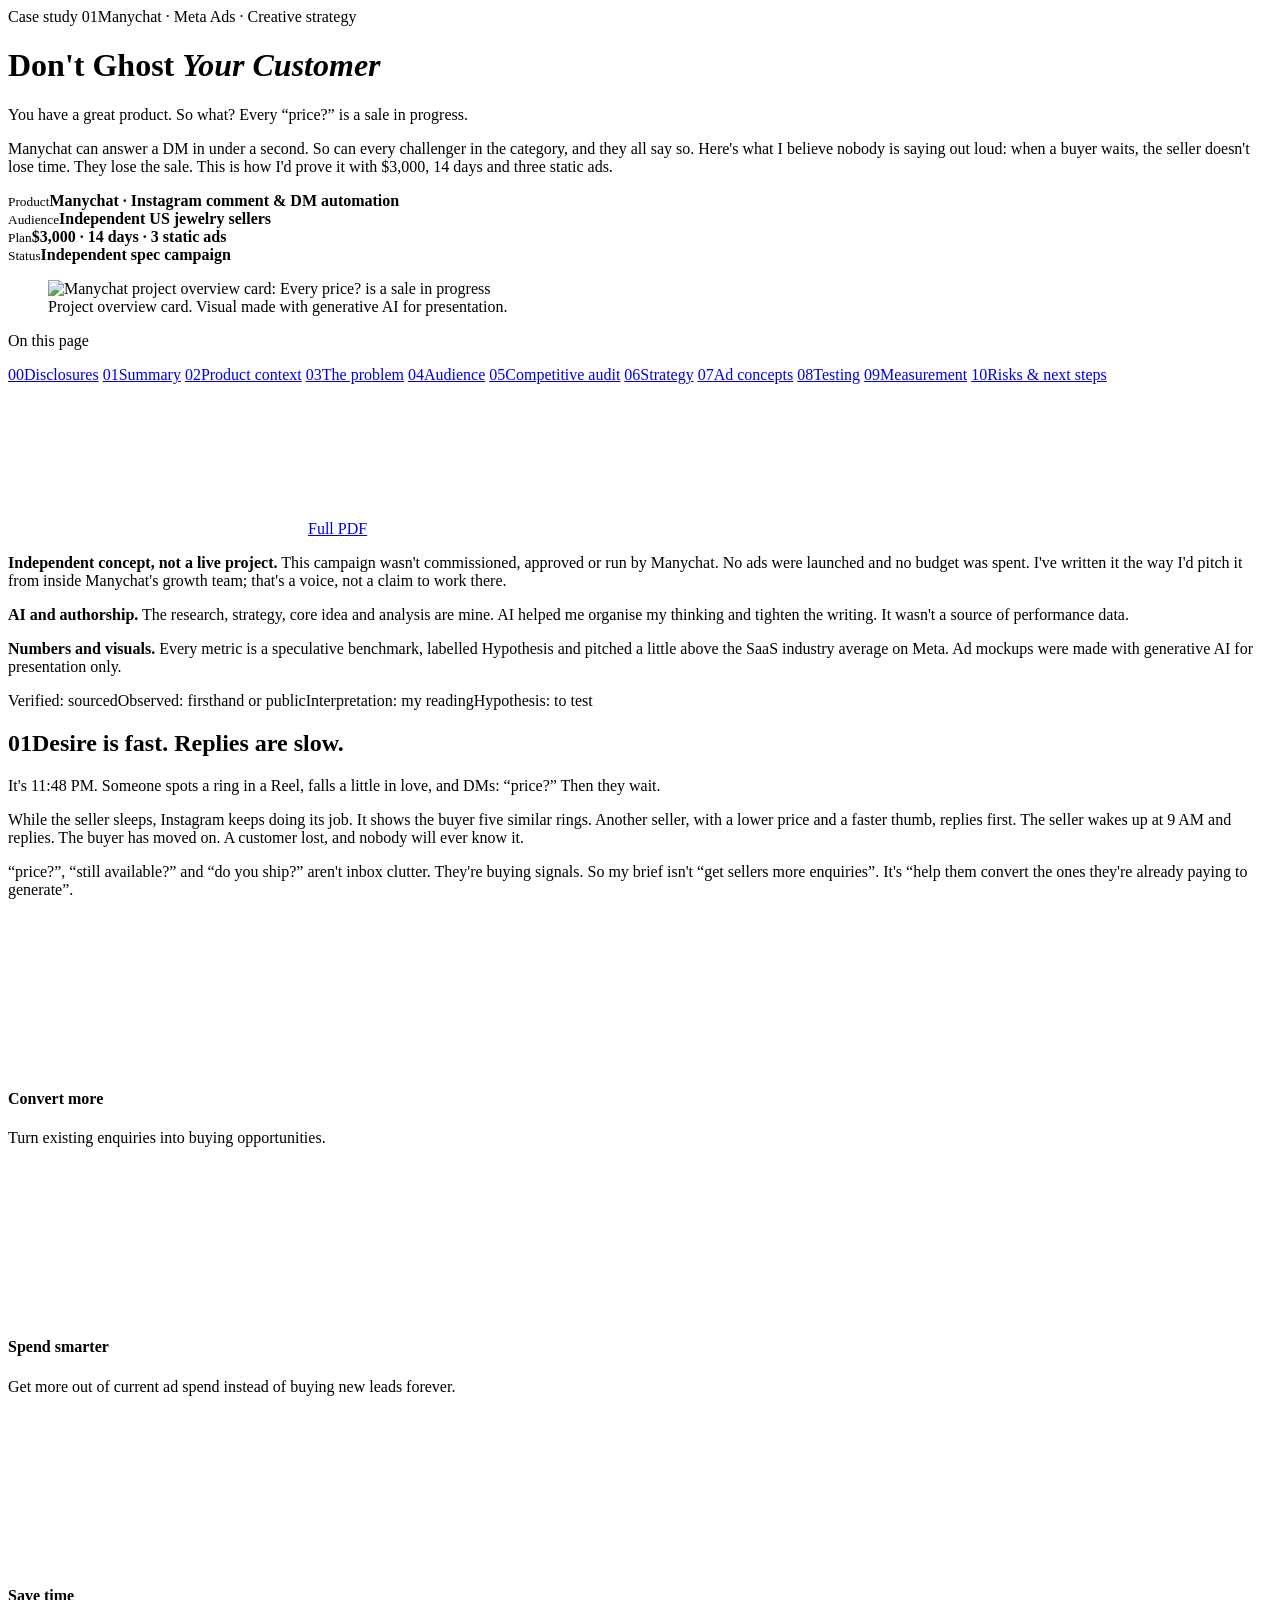
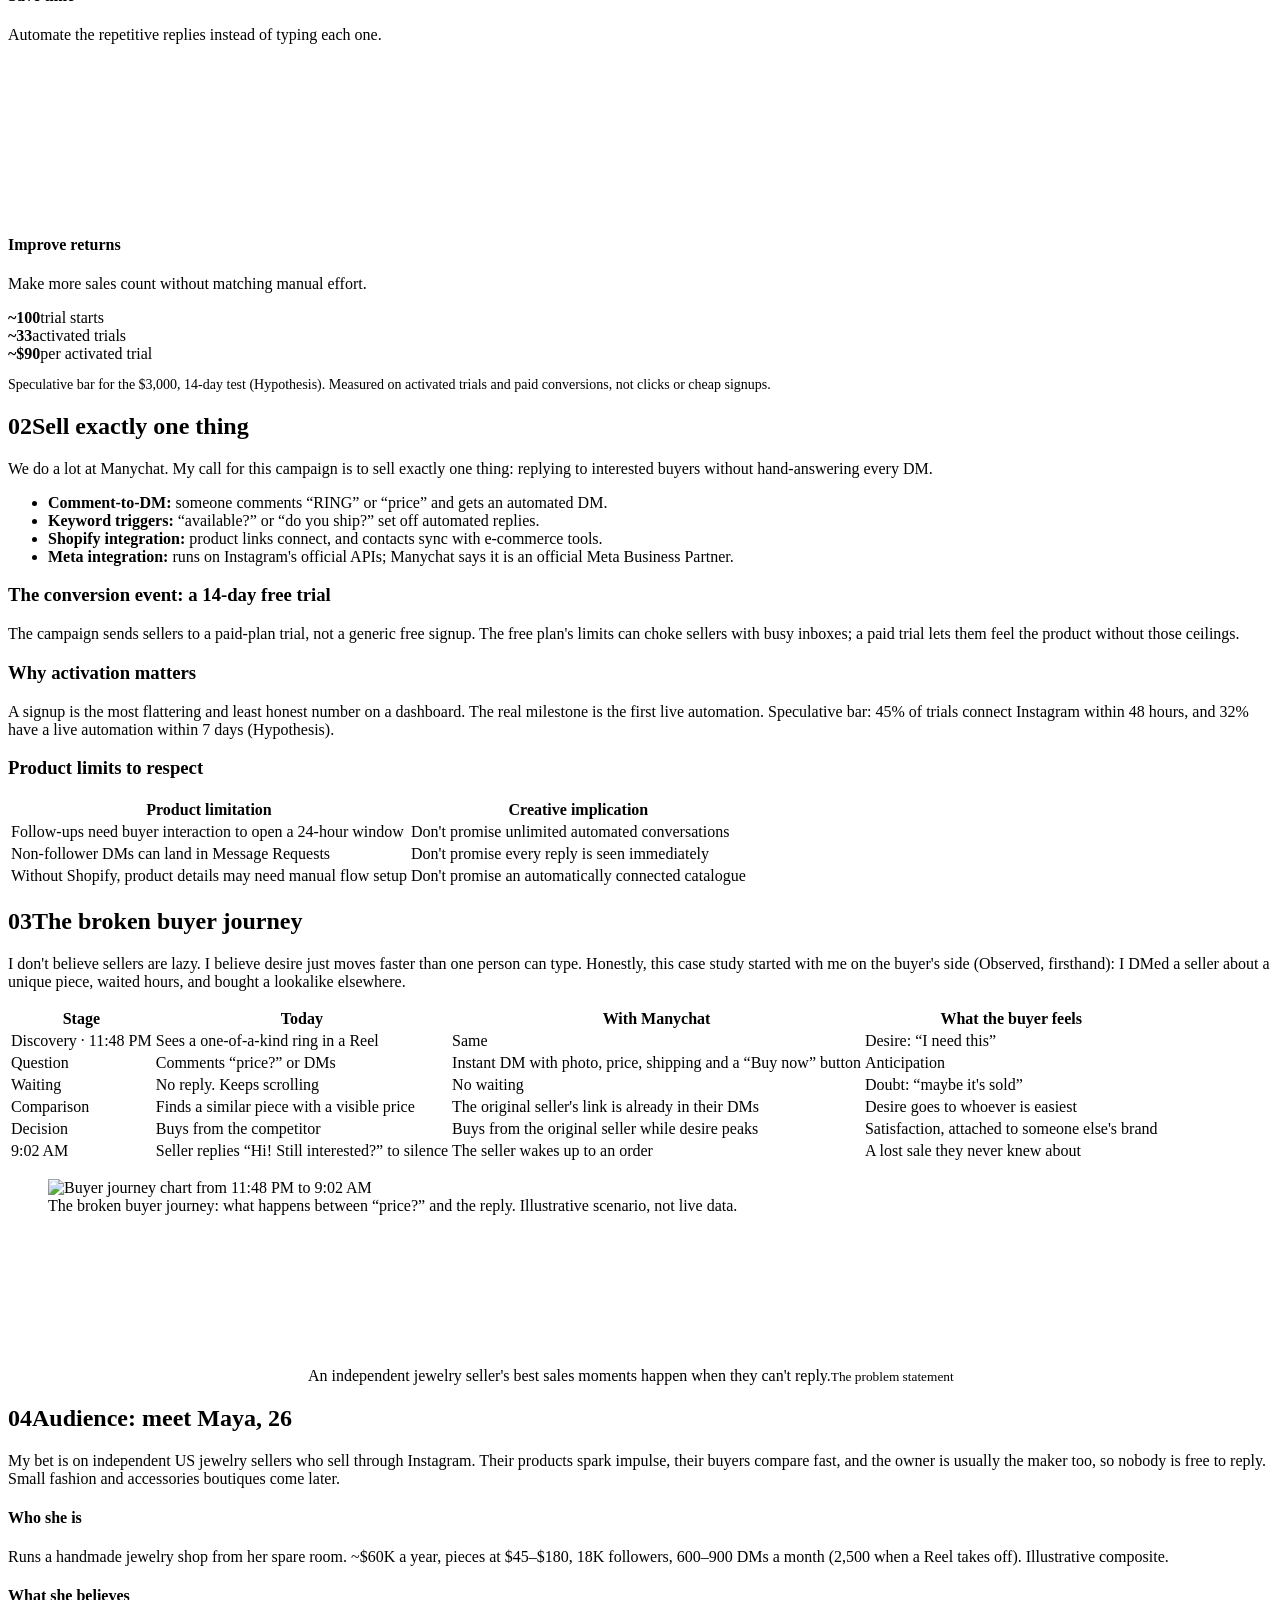
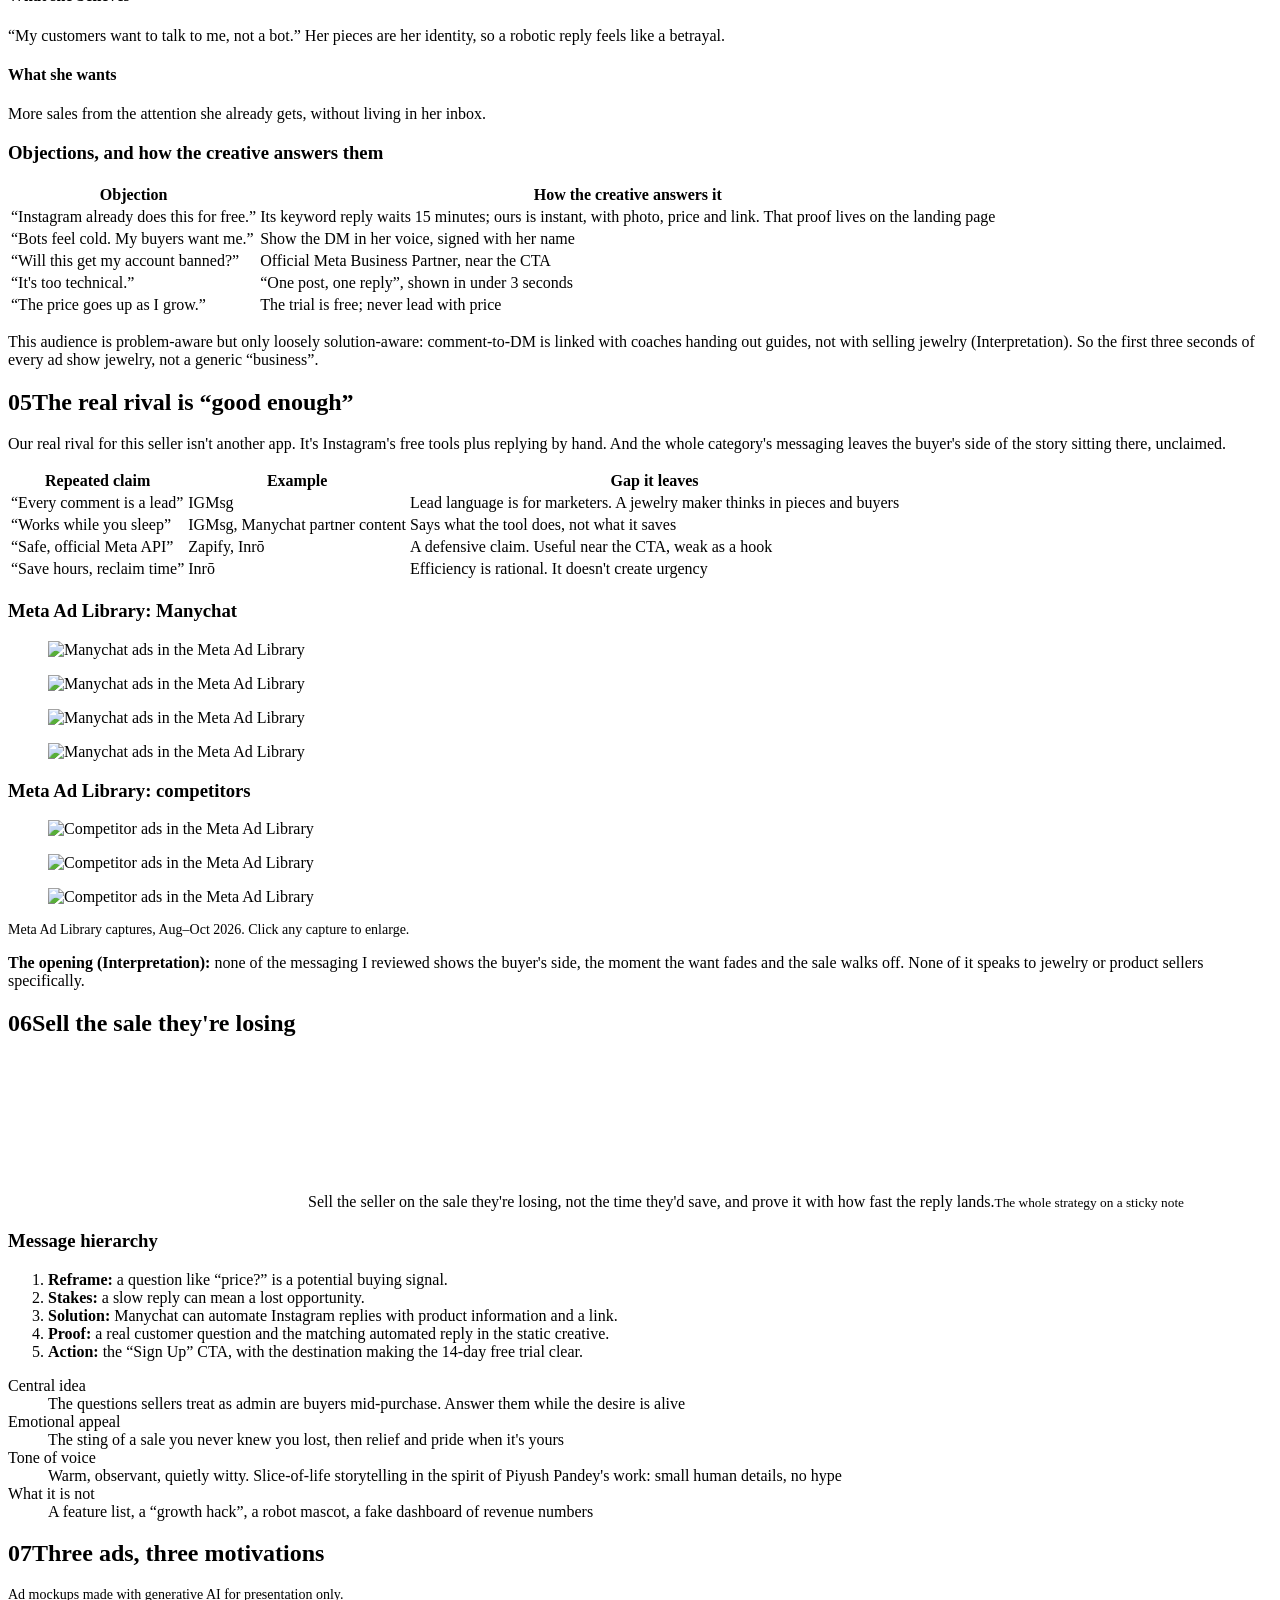
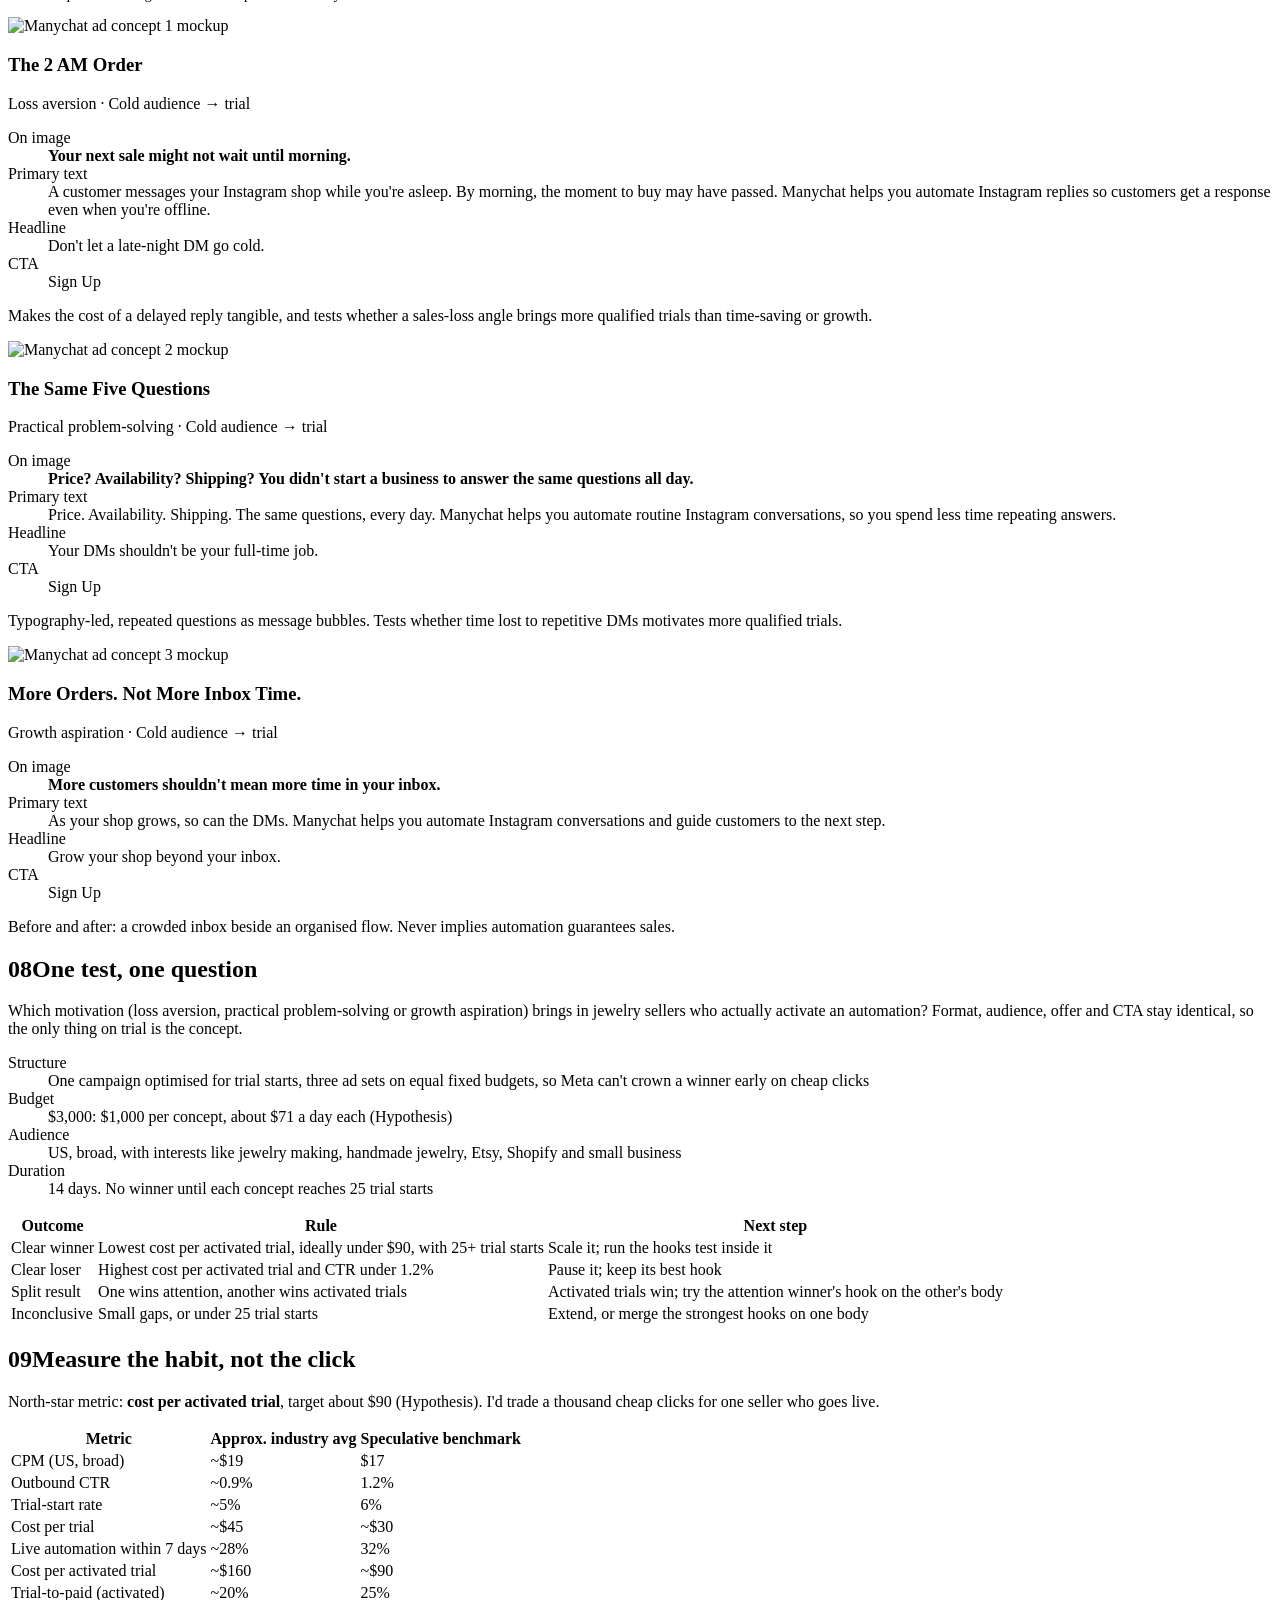
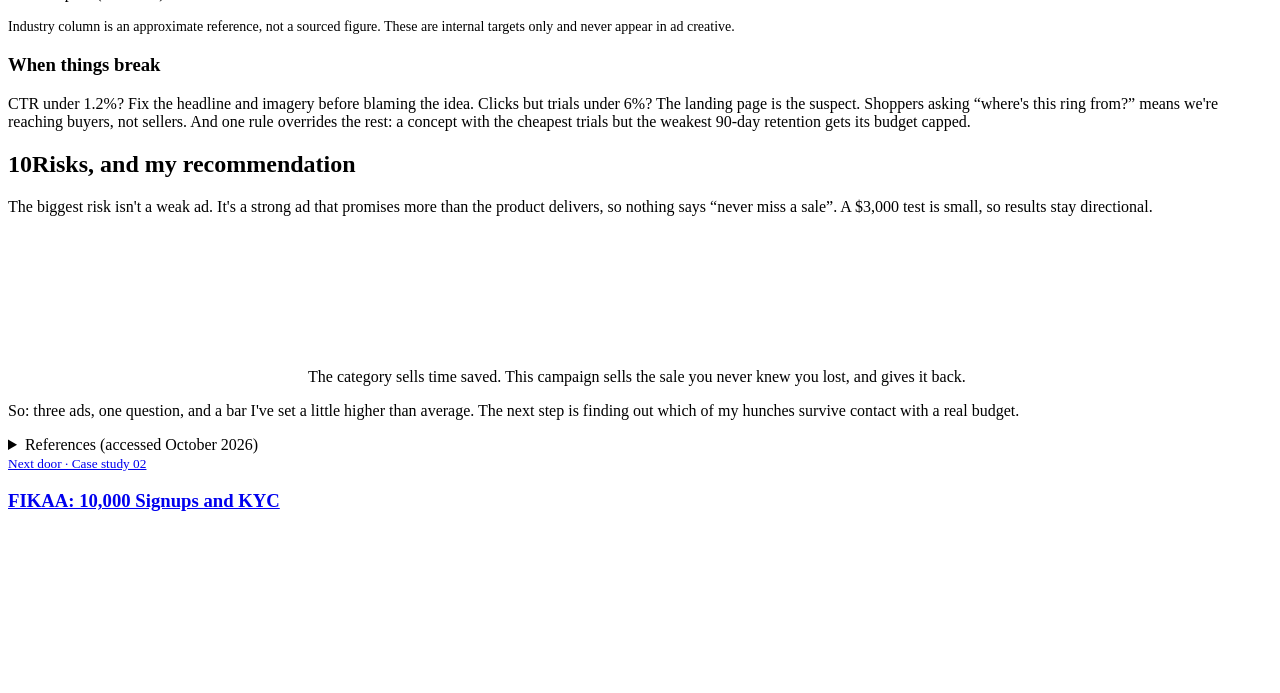
==== case-study-1.html @ 6c2c7619 "Add files via upload" ====
<!doctype html>
<html lang="en">
<head>
<meta charset="utf-8">
<meta name="viewport" content="width=device-width, initial-scale=1">
<title>Don't Ghost Your Customer · Manychat case study · Richa Vyas</title>
<meta name="description" content="A Meta Ads creative strategy for Manychat: every “price?” is a sale in progress.">
<link rel="preconnect" href="https://fonts.googleapis.com"><link rel="preconnect" href="https://fonts.gstatic.com" crossorigin>
<link href="https://fonts.googleapis.com/css2?family=Instrument+Serif:ital@0;1&family=DM+Sans:opsz,wght@9..40,400;9..40,500;9..40,600&family=DM+Mono:wght@400;500&family=Caveat:wght@500;700&display=swap" rel="stylesheet">
<script>try{const t=localStorage.getItem("theme");if(t)document.documentElement.dataset.theme=t}catch(e){}</script>
<link rel="stylesheet" href="assets/site.css"><link rel="stylesheet" href="assets/cs.css">
<style>body{--accent:var(--sage);--accent-soft:var(--sage-soft)}</style>
</head>
<body data-page="cs1">
<script src="assets/doodles.js"></script>
<main>
<header class="cs-hero wrap">
  <div class="tagline"><span>Case study 01</span><i></i><span>Manychat · Meta Ads · Creative strategy</span></div>
  <h1>Don't Ghost <em>Your Customer</em></h1>
  <p class="dek">You have a great product. So what? Every “price?” is a sale in progress.</p>
  <p class="lede">Manychat can answer a DM in under a second. So can every challenger in the category, and they all say so. Here's what I believe nobody is saying out loud: when a buyer waits, the seller doesn't lose time. They lose the sale. This is how I'd prove it with $3,000, 14 days and three static ads.</p>
  <div class="meta">
    <div><small>Product</small><b>Manychat · Instagram comment &amp; DM automation</b></div>
    <div><small>Audience</small><b>Independent US jewelry sellers</b></div>
    <div><small>Plan</small><b>$3,000 · 14 days · 3 static ads</b></div>
    <div><small>Status</small><b>Independent spec campaign</b></div>
  </div>
  <figure class="shot cs-cover">
    <div class="shot__img" data-slot="mc-cover"><img src="assets/img/mc-cover.webp" alt="Manychat project overview card: Every price? is a sale in progress"></div>
    <figcaption>Project overview card. Visual made with generative AI for presentation.</figcaption>
  </figure>
</header>

<div class="wrap cs-body">
  <aside class="toc">
    <p>On this page</p>
    <a href="#disclosures"><span>00</span>Disclosures</a>
    <a href="#summary"><span>01</span>Summary</a>
    <a href="#context"><span>02</span>Product context</a>
    <a href="#problem"><span>03</span>The problem</a>
    <a href="#audience"><span>04</span>Audience</a>
    <a href="#audit"><span>05</span>Competitive audit</a>
    <a href="#strategy"><span>06</span>Strategy</a>
    <a href="#ads"><span>07</span>Ad concepts</a>
    <a href="#testing"><span>08</span>Testing</a>
    <a href="#measure"><span>09</span>Measurement</a>
    <a href="#risks"><span>10</span>Risks &amp; next steps</a>
    <a class="dl" href="assets/docs/manychat-dont-ghost-your-customer.pdf" target="_blank"><svg class="ic"><use href="#i-arrow-down"/></svg>Full PDF</a>
  </aside>

  <article>
    <section id="disclosures">
      <div class="callout">
        <p><b>Independent concept, not a live project.</b> This campaign wasn't commissioned, approved or run by Manychat. No ads were launched and no budget was spent. I've written it the way I'd pitch it from inside Manychat's growth team; that's a voice, not a claim to work there.</p>
        <p><b>AI and authorship.</b> The research, strategy, core idea and analysis are mine. AI helped me organise my thinking and tighten the writing. It wasn't a source of performance data.</p>
        <p><b>Numbers and visuals.</b> Every metric is a speculative benchmark, labelled Hypothesis and pitched a little above the SaaS industry average on Meta. Ad mockups were made with generative AI for presentation only.</p>
        <div class="labels"><span class="lab v">Verified: sourced</span><span class="lab o">Observed: firsthand or public</span><span class="lab i">Interpretation: my reading</span><span class="lab h">Hypothesis: to test</span></div>
      </div>
    </section>

    <section id="summary">
      <h2><span class="n">01</span>Desire is fast. Replies are slow.</h2>
      <p class="big">It's 11:48 PM. Someone spots a ring in a Reel, falls a little in love, and DMs: “price?” Then they wait.</p>
      <p>While the seller sleeps, Instagram keeps doing its job. It shows the buyer five similar rings. Another seller, with a lower price and a faster thumb, replies first. The seller wakes up at 9 AM and replies. The buyer has moved on. A customer lost, and nobody will ever know it.</p>
      <p>“price?”, “still available?” and “do you ship?” aren't inbox clutter. They're buying signals. So my brief isn't “get sellers more enquiries”. It's “help them convert the ones they're already paying to generate”.</p>
      <div class="cols">
        <div class="card"><svg class="ic"><use href="#i-trend-up"/></svg><h4>Convert more</h4><p>Turn existing enquiries into buying opportunities.</p></div>
        <div class="card"><svg class="ic"><use href="#i-coin"/></svg><h4>Spend smarter</h4><p>Get more out of current ad spend instead of buying new leads forever.</p></div>
        <div class="card"><svg class="ic"><use href="#i-clock"/></svg><h4>Save time</h4><p>Automate the repetitive replies instead of typing each one.</p></div>
        <div class="card"><svg class="ic"><use href="#i-trophy"/></svg><h4>Improve returns</h4><p>Make more sales count without matching manual effort.</p></div>
      </div>
      <div class="stats">
        <div class="stat"><b>~100</b><span>trial starts</span></div>
        <div class="stat"><b>~33</b><span>activated trials</span></div>
        <div class="stat"><b>~$90</b><span>per activated trial</span></div>
      </div>
      <p style="font-size:14px;color:var(--muted)">Speculative bar for the $3,000, 14-day test (Hypothesis). Measured on activated trials and paid conversions, not clicks or cheap signups.</p>
    </section>

    <section id="context">
      <h2><span class="n">02</span>Sell exactly one thing</h2>
      <p>We do a lot at Manychat. My call for this campaign is to sell exactly one thing: replying to interested buyers without hand-answering every DM.</p>
      <ul class="list">
        <li><b>Comment-to-DM:</b> someone comments “RING” or “price” and gets an automated DM.</li>
        <li><b>Keyword triggers:</b> “available?” or “do you ship?” set off automated replies.</li>
        <li><b>Shopify integration:</b> product links connect, and contacts sync with e-commerce tools.</li>
        <li><b>Meta integration:</b> runs on Instagram's official APIs; Manychat says it is an official Meta Business Partner.</li>
      </ul>
      <h3>The conversion event: a 14-day free trial</h3>
      <p>The campaign sends sellers to a paid-plan trial, not a generic free signup. The free plan's limits can choke sellers with busy inboxes; a paid trial lets them feel the product without those ceilings.</p>
      <h3>Why activation matters</h3>
      <p>A signup is the most flattering and least honest number on a dashboard. The real milestone is the first live automation. Speculative bar: 45% of trials connect Instagram within 48 hours, and 32% have a live automation within 7 days (Hypothesis).</p>
      <h3>Product limits to respect</h3>
      <div class="tw"><table class="t"><thead><tr><th>Product limitation</th><th>Creative implication</th></tr></thead><tbody>
        <tr><td>Follow-ups need buyer interaction to open a 24-hour window</td><td>Don't promise unlimited automated conversations</td></tr>
        <tr><td>Non-follower DMs can land in Message Requests</td><td>Don't promise every reply is seen immediately</td></tr>
        <tr><td>Without Shopify, product details may need manual flow setup</td><td>Don't promise an automatically connected catalogue</td></tr>
      </tbody></table></div>
    </section>

    <section id="problem">
      <h2><span class="n">03</span>The broken buyer journey</h2>
      <p>I don't believe sellers are lazy. I believe desire just moves faster than one person can type. Honestly, this case study started with me on the buyer's side (Observed, firsthand): I DMed a seller about a unique piece, waited hours, and bought a lookalike elsewhere.</p>
      <div class="tw"><table class="t"><thead><tr><th>Stage</th><th>Today</th><th>With Manychat</th><th>What the buyer feels</th></tr></thead><tbody>
        <tr><td>Discovery · 11:48 PM</td><td>Sees a one-of-a-kind ring in a Reel</td><td>Same</td><td>Desire: “I need this”</td></tr>
        <tr><td>Question</td><td>Comments “price?” or DMs</td><td>Instant DM with photo, price, shipping and a “Buy now” button</td><td>Anticipation</td></tr>
        <tr><td>Waiting</td><td>No reply. Keeps scrolling</td><td>No waiting</td><td>Doubt: “maybe it's sold”</td></tr>
        <tr><td>Comparison</td><td>Finds a similar piece with a visible price</td><td>The original seller's link is already in their DMs</td><td>Desire goes to whoever is easiest</td></tr>
        <tr><td>Decision</td><td>Buys from the competitor</td><td>Buys from the original seller while desire peaks</td><td>Satisfaction, attached to someone else's brand</td></tr>
        <tr><td>9:02 AM</td><td>Seller replies “Hi! Still interested?” to silence</td><td>The seller wakes up to an order</td><td>A lost sale they never knew about</td></tr>
      </tbody></table></div>
      <figure class="shot"><div class="shot__img" data-slot="mc-journey"><img src="assets/img/mc-journey.webp" alt="Buyer journey chart from 11:48 PM to 9:02 AM" loading="lazy"></div><figcaption>The broken buyer journey: what happens between “price?” and the reply. Illustrative scenario, not live data.</figcaption></figure>
      <div class="pull"><svg class="ic"><use href="#i-clock"/></svg>An independent jewelry seller's best sales moments happen when they can't reply.<small>The problem statement</small></div>
    </section>

    <section id="audience">
      <h2><span class="n">04</span>Audience: meet Maya, 26</h2>
      <p>My bet is on independent US jewelry sellers who sell through Instagram. Their products spark impulse, their buyers compare fast, and the owner is usually the maker too, so nobody is free to reply. Small fashion and accessories boutiques come later.</p>
      <div class="cols">
        <div class="card"><h4>Who she is</h4><p>Runs a handmade jewelry shop from her spare room. ~$60K a year, pieces at $45–$180, 18K followers, 600–900 DMs a month (2,500 when a Reel takes off). Illustrative composite.</p></div>
        <div class="card"><h4>What she believes</h4><p>“My customers want to talk to me, not a bot.” Her pieces are her identity, so a robotic reply feels like a betrayal.</p></div>
        <div class="card"><h4>What she wants</h4><p>More sales from the attention she already gets, without living in her inbox.</p></div>
      </div>
      <h3>Objections, and how the creative answers them</h3>
      <div class="tw"><table class="t"><thead><tr><th>Objection</th><th>How the creative answers it</th></tr></thead><tbody>
        <tr><td>“Instagram already does this for free.”</td><td>Its keyword reply waits 15 minutes; ours is instant, with photo, price and link. That proof lives on the landing page</td></tr>
        <tr><td>“Bots feel cold. My buyers want me.”</td><td>Show the DM in her voice, signed with her name</td></tr>
        <tr><td>“Will this get my account banned?”</td><td>Official Meta Business Partner, near the CTA</td></tr>
        <tr><td>“It's too technical.”</td><td>“One post, one reply”, shown in under 3 seconds</td></tr>
        <tr><td>“The price goes up as I grow.”</td><td>The trial is free; never lead with price</td></tr>
      </tbody></table></div>
      <p>This audience is problem-aware but only loosely solution-aware: comment-to-DM is linked with coaches handing out guides, not with selling jewelry (Interpretation). So the first three seconds of every ad show jewelry, not a generic “business”.</p>
    </section>

    <section id="audit">
      <h2><span class="n">05</span>The real rival is “good enough”</h2>
      <p>Our real rival for this seller isn't another app. It's Instagram's free tools plus replying by hand. And the whole category's messaging leaves the buyer's side of the story sitting there, unclaimed.</p>
      <div class="tw"><table class="t"><thead><tr><th>Repeated claim</th><th>Example</th><th>Gap it leaves</th></tr></thead><tbody>
        <tr><td>“Every comment is a lead”</td><td>IGMsg</td><td>Lead language is for marketers. A jewelry maker thinks in pieces and buyers</td></tr>
        <tr><td>“Works while you sleep”</td><td>IGMsg, Manychat partner content</td><td>Says what the tool does, not what it saves</td></tr>
        <tr><td>“Safe, official Meta API”</td><td>Zapify, Inrō</td><td>A defensive claim. Useful near the CTA, weak as a hook</td></tr>
        <tr><td>“Save hours, reclaim time”</td><td>Inrō</td><td>Efficiency is rational. It doesn't create urgency</td></tr>
      </tbody></table></div>
      <h3>Meta Ad Library: Manychat</h3>
      <div class="shots" data-add="mc-lib"><figure class="shot"><div class="shot__img" data-slot="mc-lib-1"><img src="assets/img/mc-lib-1.webp" alt="Manychat ads in the Meta Ad Library" loading="lazy"></div></figure><figure class="shot"><div class="shot__img" data-slot="mc-lib-2"><img src="assets/img/mc-lib-2.webp" alt="Manychat ads in the Meta Ad Library" loading="lazy"></div></figure><figure class="shot"><div class="shot__img" data-slot="mc-lib-3"><img src="assets/img/mc-lib-3.webp" alt="Manychat ads in the Meta Ad Library" loading="lazy"></div></figure><figure class="shot"><div class="shot__img" data-slot="mc-lib-4"><img src="assets/img/mc-lib-4.webp" alt="Manychat ads in the Meta Ad Library" loading="lazy"></div></figure></div>
      <h3>Meta Ad Library: competitors</h3>
      <div class="shots" data-add="mc-comp"><figure class="shot"><div class="shot__img" data-slot="mc-comp-1"><img src="assets/img/mc-comp-1.webp" alt="Competitor ads in the Meta Ad Library" loading="lazy"></div></figure><figure class="shot"><div class="shot__img" data-slot="mc-comp-2"><img src="assets/img/mc-comp-2.webp" alt="Competitor ads in the Meta Ad Library" loading="lazy"></div></figure><figure class="shot"><div class="shot__img" data-slot="mc-comp-3"><img src="assets/img/mc-comp-3.webp" alt="Competitor ads in the Meta Ad Library" loading="lazy"></div></figure></div>
      <p style="font-size:14px;color:var(--muted)">Meta Ad Library captures, Aug–Oct 2026. Click any capture to enlarge.</p>
      <p><b>The opening (Interpretation):</b> none of the messaging I reviewed shows the buyer's side, the moment the want fades and the sale walks off. None of it speaks to jewelry or product sellers specifically.</p>
    </section>

    <section id="strategy">
      <h2><span class="n">06</span>Sell the sale they're losing</h2>
      <div class="pull"><svg class="ic"><use href="#i-note"/></svg>Sell the seller on the sale they're losing, not the time they'd save, and prove it with how fast the reply lands.<small>The whole strategy on a sticky note</small></div>
      <h3>Message hierarchy</h3>
      <ol class="list">
        <li><b>Reframe:</b> a question like “price?” is a potential buying signal.</li>
        <li><b>Stakes:</b> a slow reply can mean a lost opportunity.</li>
        <li><b>Solution:</b> Manychat can automate Instagram replies with product information and a link.</li>
        <li><b>Proof:</b> a real customer question and the matching automated reply in the static creative.</li>
        <li><b>Action:</b> the “Sign Up” CTA, with the destination making the 14-day free trial clear.</li>
      </ol>
      <dl class="kv">
        <dt>Central idea</dt><dd>The questions sellers treat as admin are buyers mid-purchase. Answer them while the desire is alive</dd>
        <dt>Emotional appeal</dt><dd>The sting of a sale you never knew you lost, then relief and pride when it's yours</dd>
        <dt>Tone of voice</dt><dd>Warm, observant, quietly witty. Slice-of-life storytelling in the spirit of Piyush Pandey's work: small human details, no hype</dd>
        <dt>What it is not</dt><dd>A feature list, a “growth hack”, a robot mascot, a fake dashboard of revenue numbers</dd>
      </dl>
    </section>

    <section id="ads">
      <h2><span class="n">07</span>Three ads, three motivations</h2>
      <p style="font-size:14px;color:var(--muted)">Ad mockups made with generative AI for presentation only.</p>
      <div class="ads">
        <div class="ad"><div class="ph has-img" data-slot="mc-ad-1"><img src="assets/img/mc-ad-1.webp" alt="Manychat ad concept 1 mockup" loading="lazy"></div><div>
          <h3>The 2 AM Order</h3><p class="mot">Loss aversion · Cold audience → trial</p>
          <dl><dt>On image</dt><dd><b>Your next sale might not wait until morning.</b></dd><dt>Primary text</dt><dd>A customer messages your Instagram shop while you're asleep. By morning, the moment to buy may have passed. Manychat helps you automate Instagram replies so customers get a response even when you're offline.</dd><dt>Headline</dt><dd>Don't let a late-night DM go cold.</dd><dt>CTA</dt><dd>Sign Up</dd></dl>
          <p class="why">Makes the cost of a delayed reply tangible, and tests whether a sales-loss angle brings more qualified trials than time-saving or growth.</p></div></div>
        <div class="ad"><div class="ph has-img" data-slot="mc-ad-2"><img src="assets/img/mc-ad-2.webp" alt="Manychat ad concept 2 mockup" loading="lazy"></div><div>
          <h3>The Same Five Questions</h3><p class="mot">Practical problem-solving · Cold audience → trial</p>
          <dl><dt>On image</dt><dd><b>Price? Availability? Shipping? You didn't start a business to answer the same questions all day.</b></dd><dt>Primary text</dt><dd>Price. Availability. Shipping. The same questions, every day. Manychat helps you automate routine Instagram conversations, so you spend less time repeating answers.</dd><dt>Headline</dt><dd>Your DMs shouldn't be your full-time job.</dd><dt>CTA</dt><dd>Sign Up</dd></dl>
          <p class="why">Typography-led, repeated questions as message bubbles. Tests whether time lost to repetitive DMs motivates more qualified trials.</p></div></div>
        <div class="ad"><div class="ph has-img" data-slot="mc-ad-3"><img src="assets/img/mc-ad-3.webp" alt="Manychat ad concept 3 mockup" loading="lazy"></div><div>
          <h3>More Orders. Not More Inbox Time.</h3><p class="mot">Growth aspiration · Cold audience → trial</p>
          <dl><dt>On image</dt><dd><b>More customers shouldn't mean more time in your inbox.</b></dd><dt>Primary text</dt><dd>As your shop grows, so can the DMs. Manychat helps you automate Instagram conversations and guide customers to the next step.</dd><dt>Headline</dt><dd>Grow your shop beyond your inbox.</dd><dt>CTA</dt><dd>Sign Up</dd></dl>
          <p class="why">Before and after: a crowded inbox beside an organised flow. Never implies automation guarantees sales.</p></div></div>
      </div>
    </section>

    <section id="testing">
      <h2><span class="n">08</span>One test, one question</h2>
      <p>Which motivation (loss aversion, practical problem-solving or growth aspiration) brings in jewelry sellers who actually activate an automation? Format, audience, offer and CTA stay identical, so the only thing on trial is the concept.</p>
      <dl class="kv">
        <dt>Structure</dt><dd>One campaign optimised for trial starts, three ad sets on equal fixed budgets, so Meta can't crown a winner early on cheap clicks</dd>
        <dt>Budget</dt><dd>$3,000: $1,000 per concept, about $71 a day each (Hypothesis)</dd>
        <dt>Audience</dt><dd>US, broad, with interests like jewelry making, handmade jewelry, Etsy, Shopify and small business</dd>
        <dt>Duration</dt><dd>14 days. No winner until each concept reaches 25 trial starts</dd>
      </dl>
      <div class="tw"><table class="t"><thead><tr><th>Outcome</th><th>Rule</th><th>Next step</th></tr></thead><tbody>
        <tr><td>Clear winner</td><td>Lowest cost per activated trial, ideally under $90, with 25+ trial starts</td><td>Scale it; run the hooks test inside it</td></tr>
        <tr><td>Clear loser</td><td>Highest cost per activated trial and CTR under 1.2%</td><td>Pause it; keep its best hook</td></tr>
        <tr><td>Split result</td><td>One wins attention, another wins activated trials</td><td>Activated trials win; try the attention winner's hook on the other's body</td></tr>
        <tr><td>Inconclusive</td><td>Small gaps, or under 25 trial starts</td><td>Extend, or merge the strongest hooks on one body</td></tr>
      </tbody></table></div>
    </section>

    <section id="measure">
      <h2><span class="n">09</span>Measure the habit, not the click</h2>
      <p>North-star metric: <b>cost per activated trial</b>, target about $90 (Hypothesis). I'd trade a thousand cheap clicks for one seller who goes live.</p>
      <div class="tw"><table class="t"><thead><tr><th>Metric</th><th>Approx. industry avg</th><th>Speculative benchmark</th></tr></thead><tbody>
        <tr><td>CPM (US, broad)</td><td>~$19</td><td>$17</td></tr>
        <tr><td>Outbound CTR</td><td>~0.9%</td><td>1.2%</td></tr>
        <tr><td>Trial-start rate</td><td>~5%</td><td>6%</td></tr>
        <tr><td>Cost per trial</td><td>~$45</td><td>~$30</td></tr>
        <tr><td>Live automation within 7 days</td><td>~28%</td><td>32%</td></tr>
        <tr><td>Cost per activated trial</td><td>~$160</td><td>~$90</td></tr>
        <tr><td>Trial-to-paid (activated)</td><td>~20%</td><td>25%</td></tr>
      </tbody></table></div>
      <p style="font-size:14px;color:var(--muted)">Industry column is an approximate reference, not a sourced figure. These are internal targets only and never appear in ad creative.</p>
      <h3>When things break</h3>
      <p>CTR under 1.2%? Fix the headline and imagery before blaming the idea. Clicks but trials under 6%? The landing page is the suspect. Shoppers asking “where's this ring from?” means we're reaching buyers, not sellers. And one rule overrides the rest: a concept with the cheapest trials but the weakest 90-day retention gets its budget capped.</p>
    </section>

    <section id="risks">
      <h2><span class="n">10</span>Risks, and my recommendation</h2>
      <p>The biggest risk isn't a weak ad. It's a strong ad that promises more than the product delivers, so nothing says “never miss a sale”. A $3,000 test is small, so results stay directional.</p>
      <div class="pull"><svg class="ic"><use href="#i-target"/></svg>The category sells time saved. This campaign sells the sale you never knew you lost, and gives it back.</div>
      <p>So: three ads, one question, and a bar I've set a little higher than average. The next step is finding out which of my hunches survive contact with a real budget.</p>
      <details class="refs"><summary>References (accessed October 2026)</summary><ul>
        <li>Manychat Blog and Community: Instagram DM automation rules, 24-hour rule</li>
        <li>Kanal, ChatMaxima, InstantDM, Blabla: Instagram automation setup and native limits</li>
        <li>Competitors: IGMsg, Inrō, SnapDM, Zapify</li>
        <li>PriceScope forum; Sprout Social Index coverage; Retail Brew (May 2026); The Convert Way; Payhip</li>
        <li>Meta Ad Library: Manychat and competitor ads, Aug–Oct 2026</li>
      </ul></details>
    </section>

    <a class="next" href="case-study-2.html" style="--next:var(--rose-soft)"><div><small>Next door · Case study 02</small><h3>FIKAA: 10,000 Signups and KYC</h3></div><svg class="ic"><use href="#i-arrow-right"/></svg></a>
  </article>
</div>
</main>
<script src="assets/site.js"></script>
<script src="assets/edits/case-study-1.js"></script>
<script src="assets/editor.js"></script>
</body>
</html>
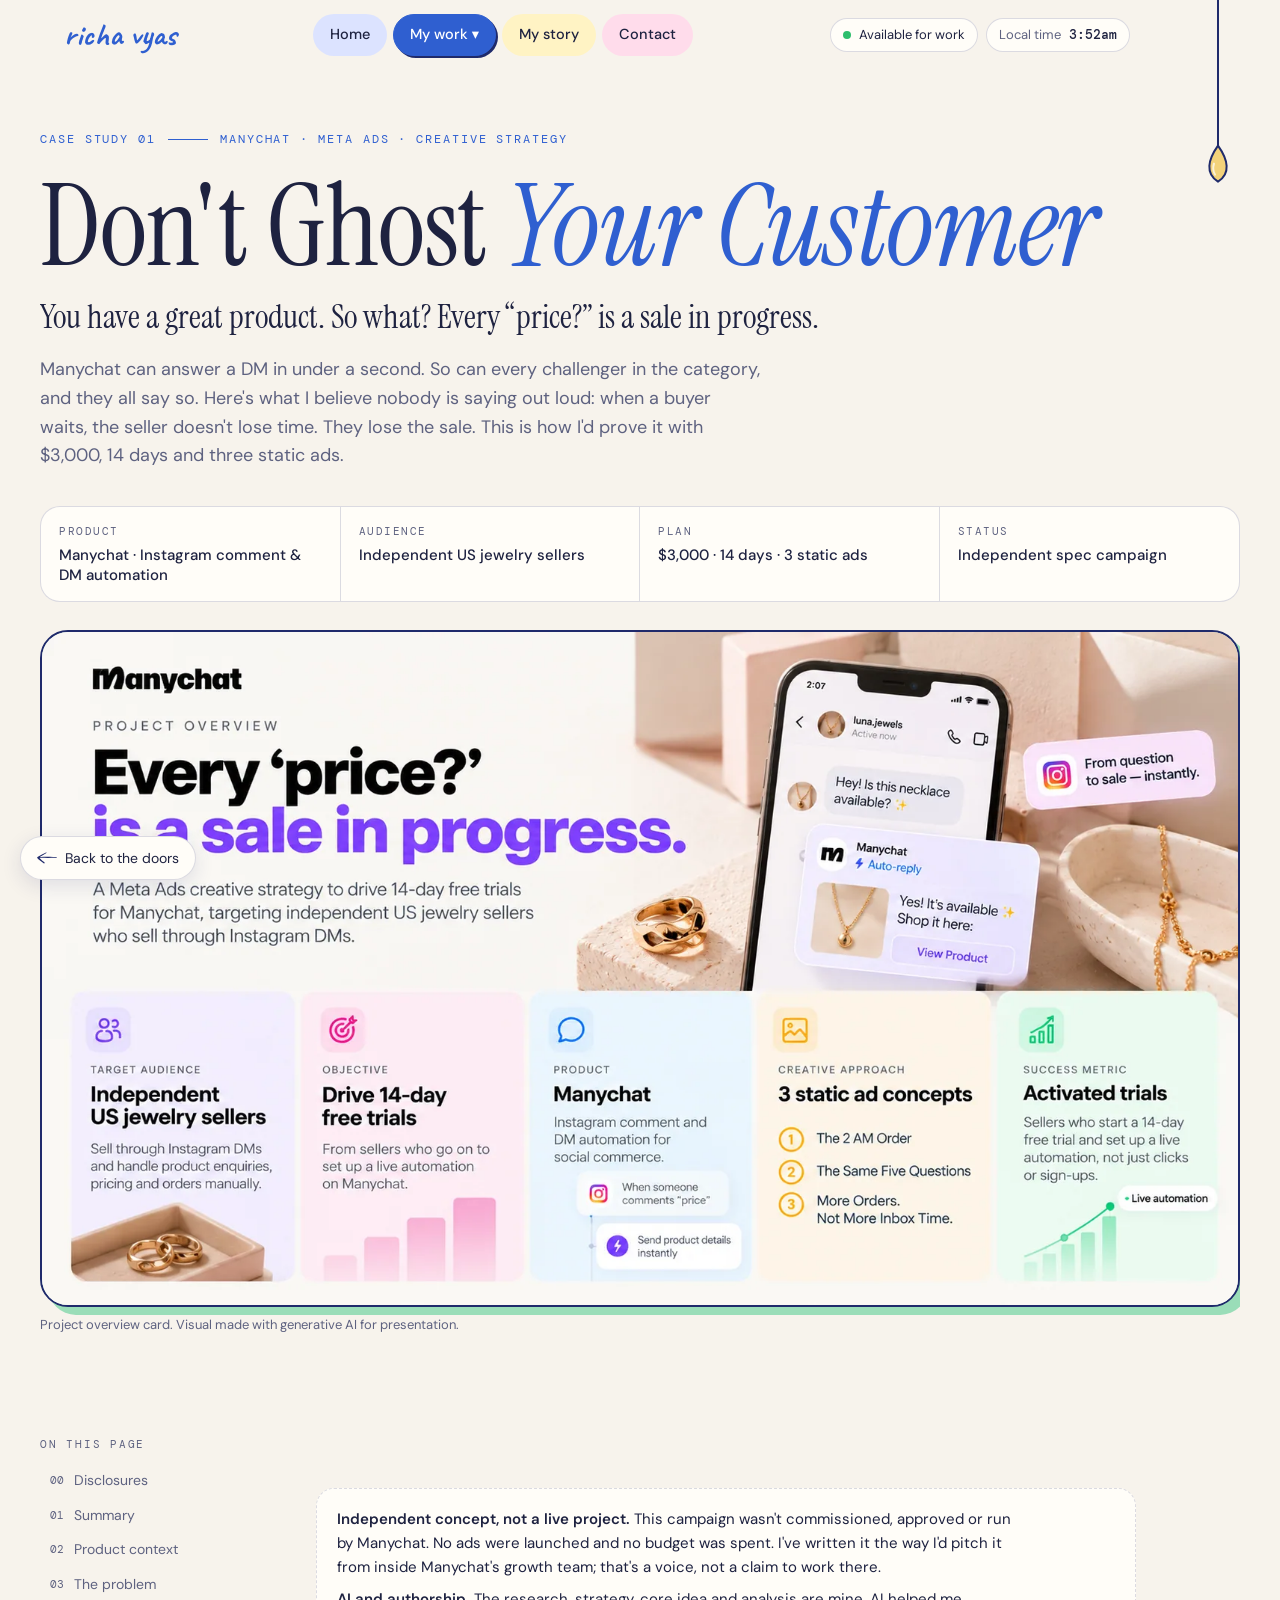
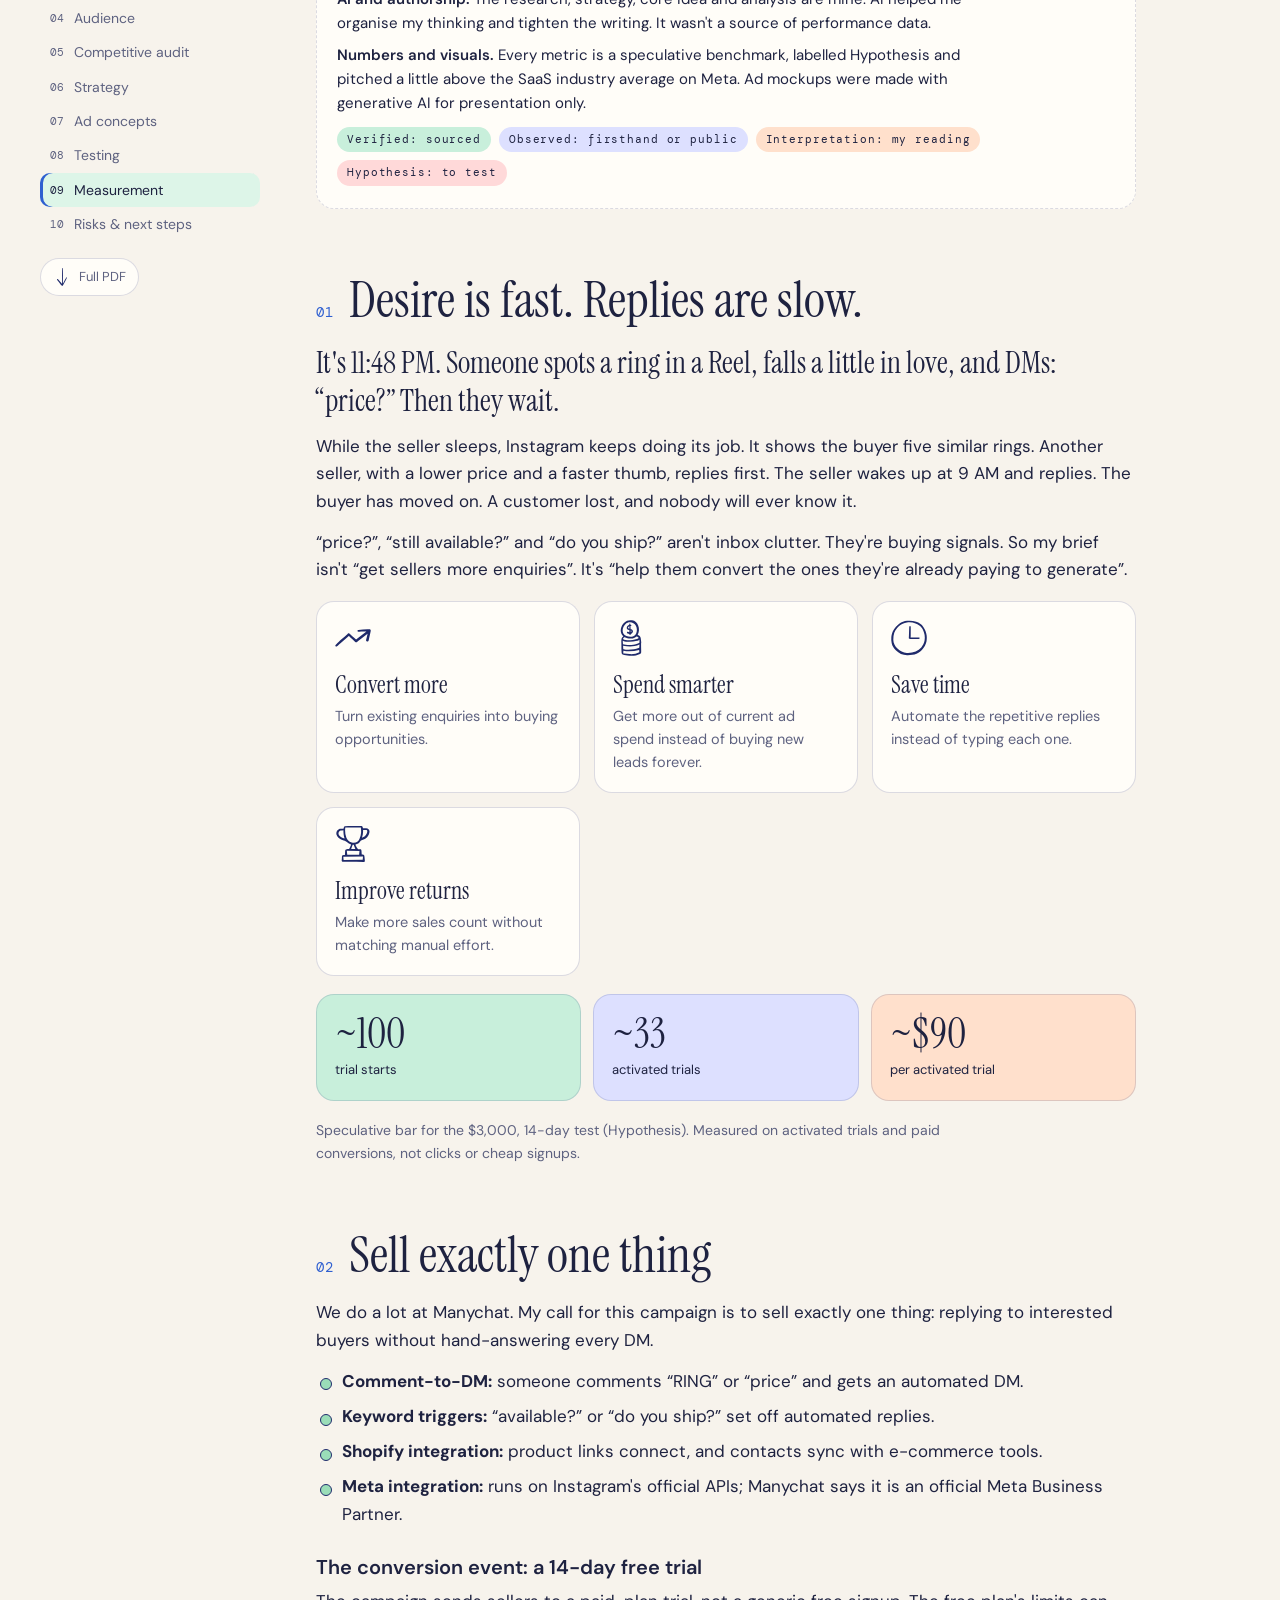
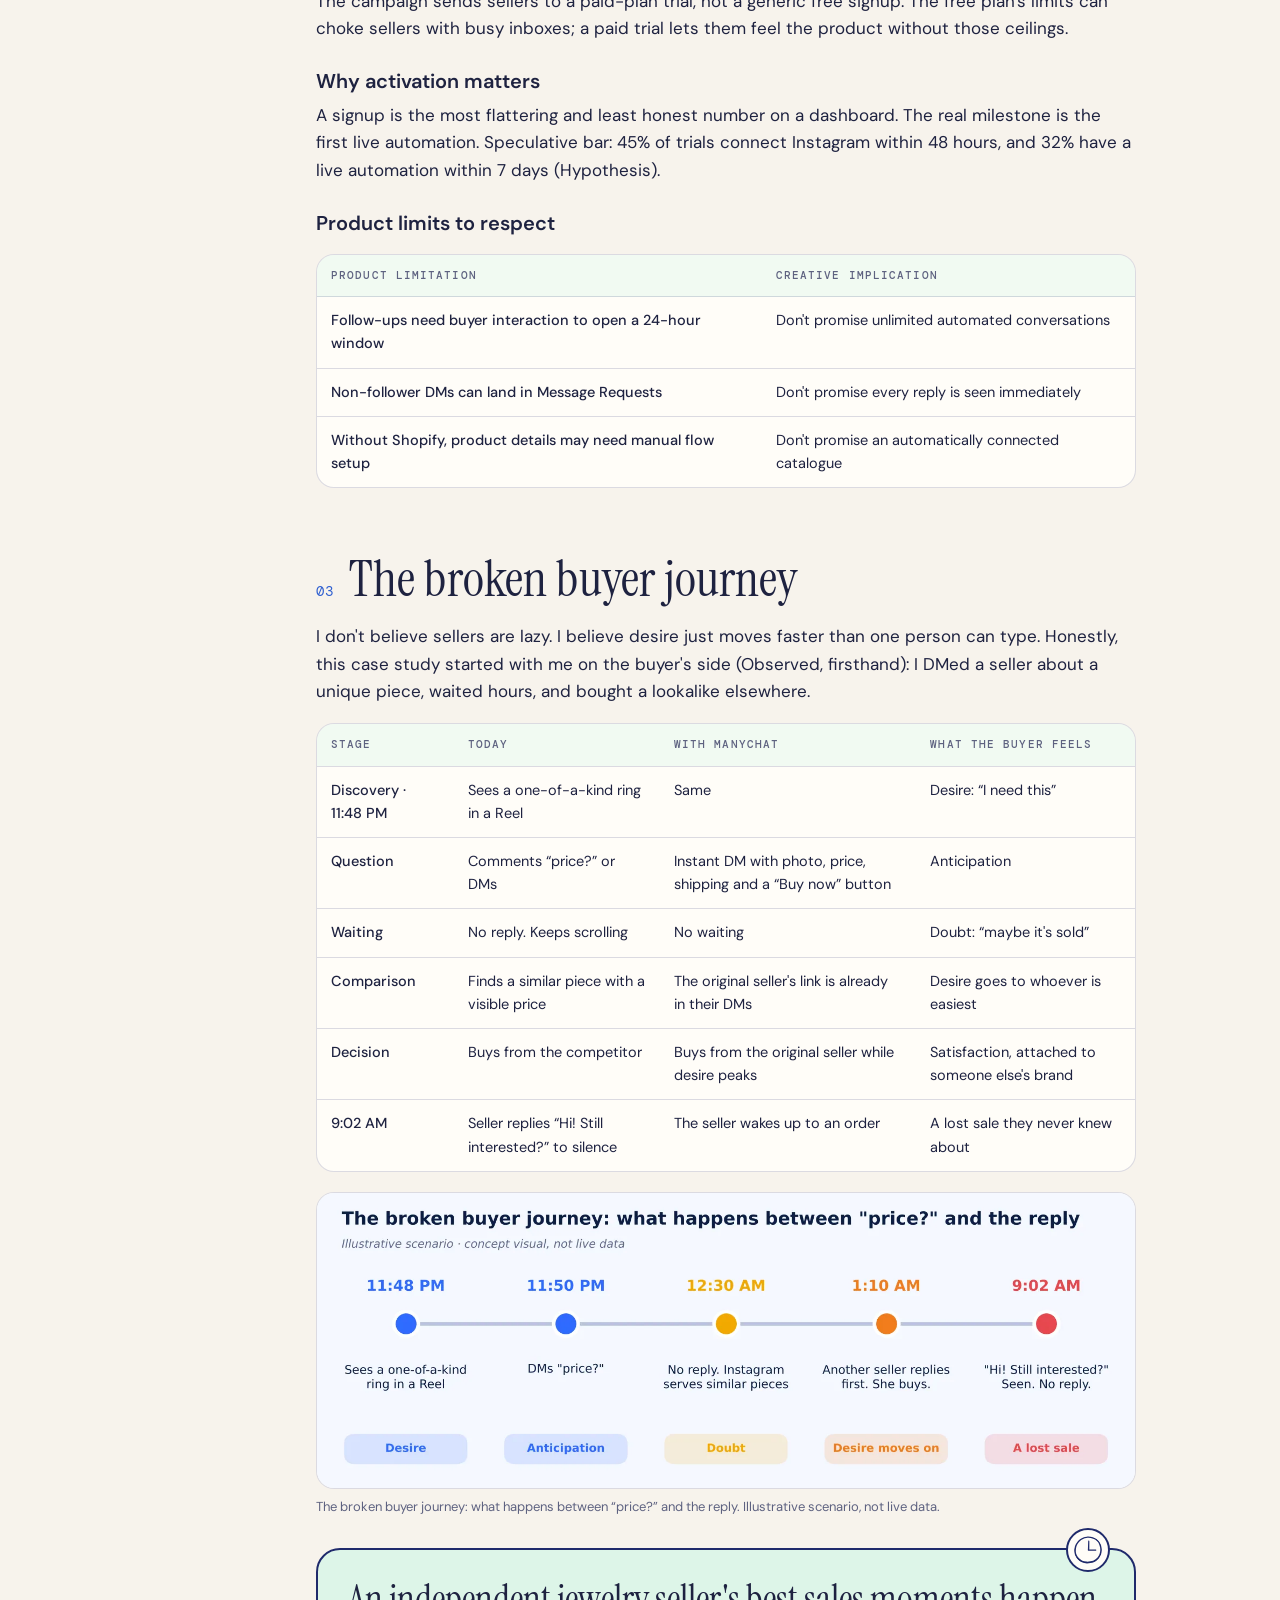
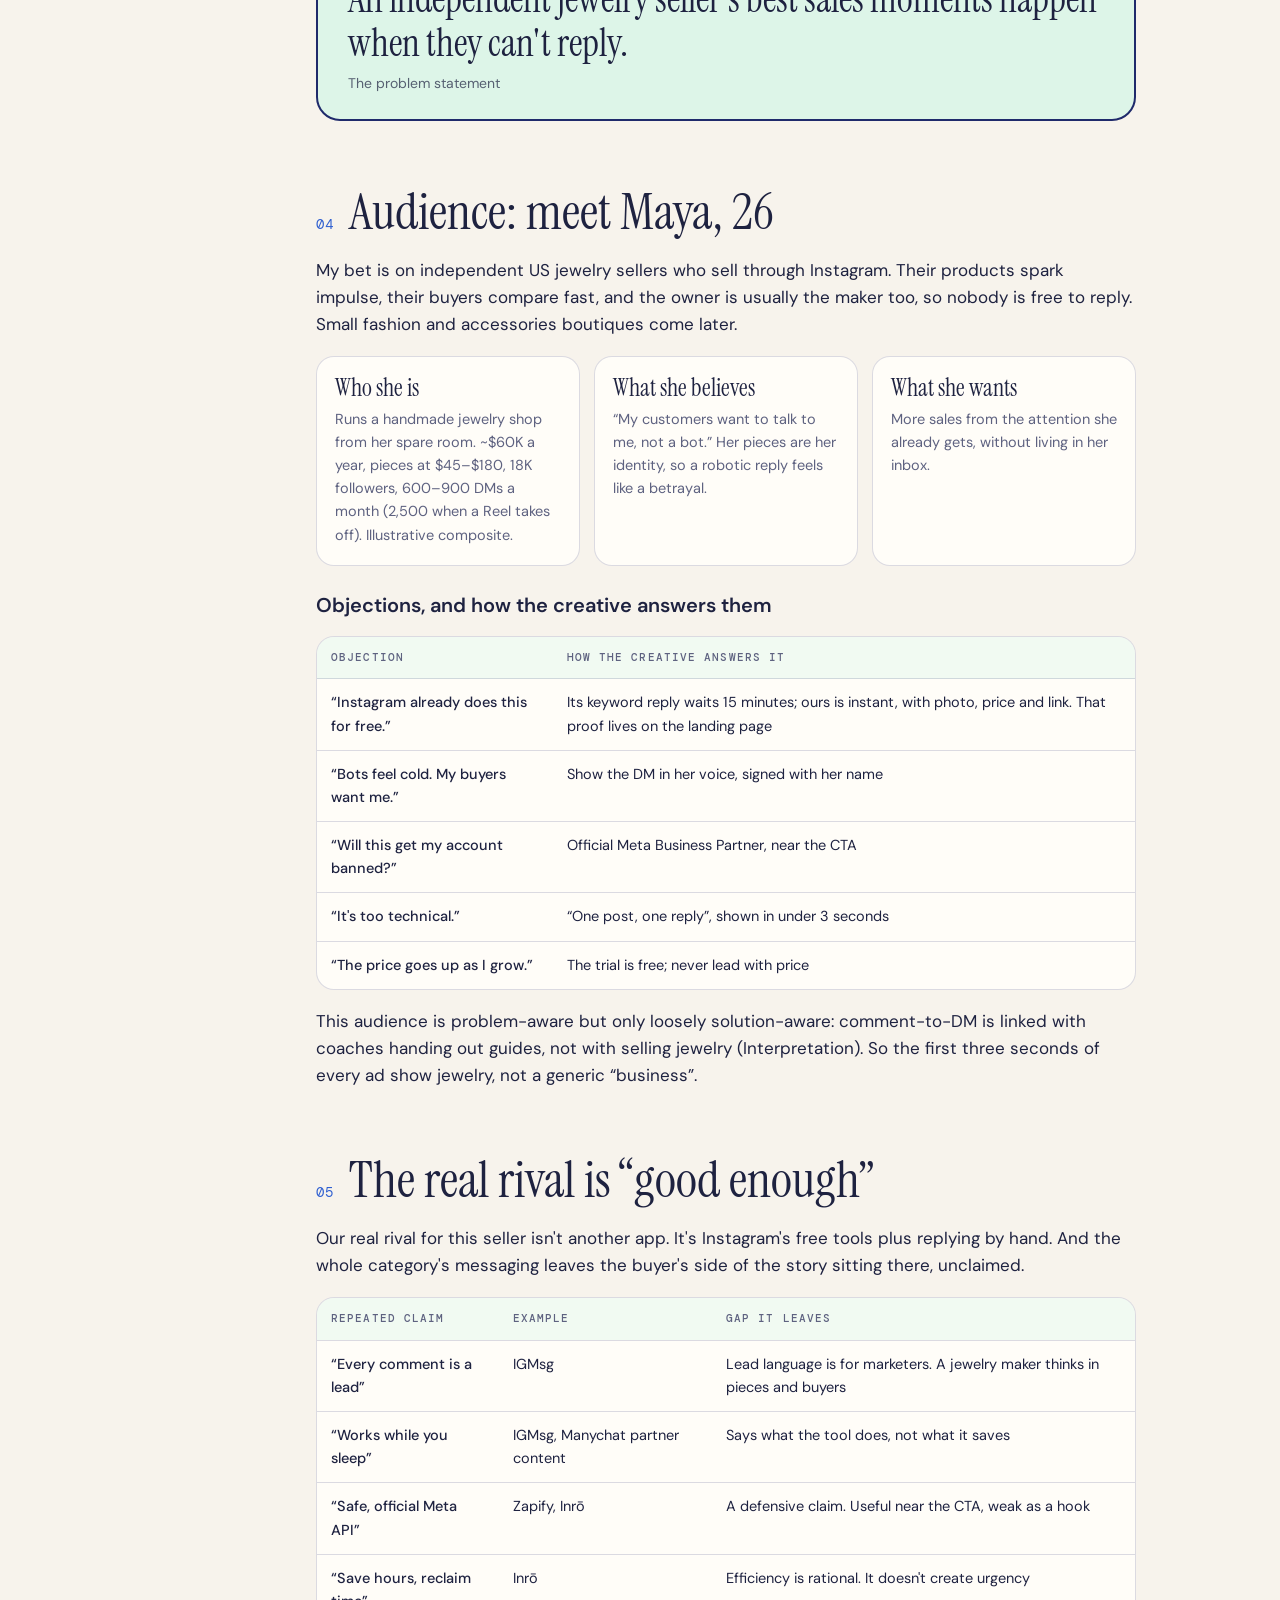
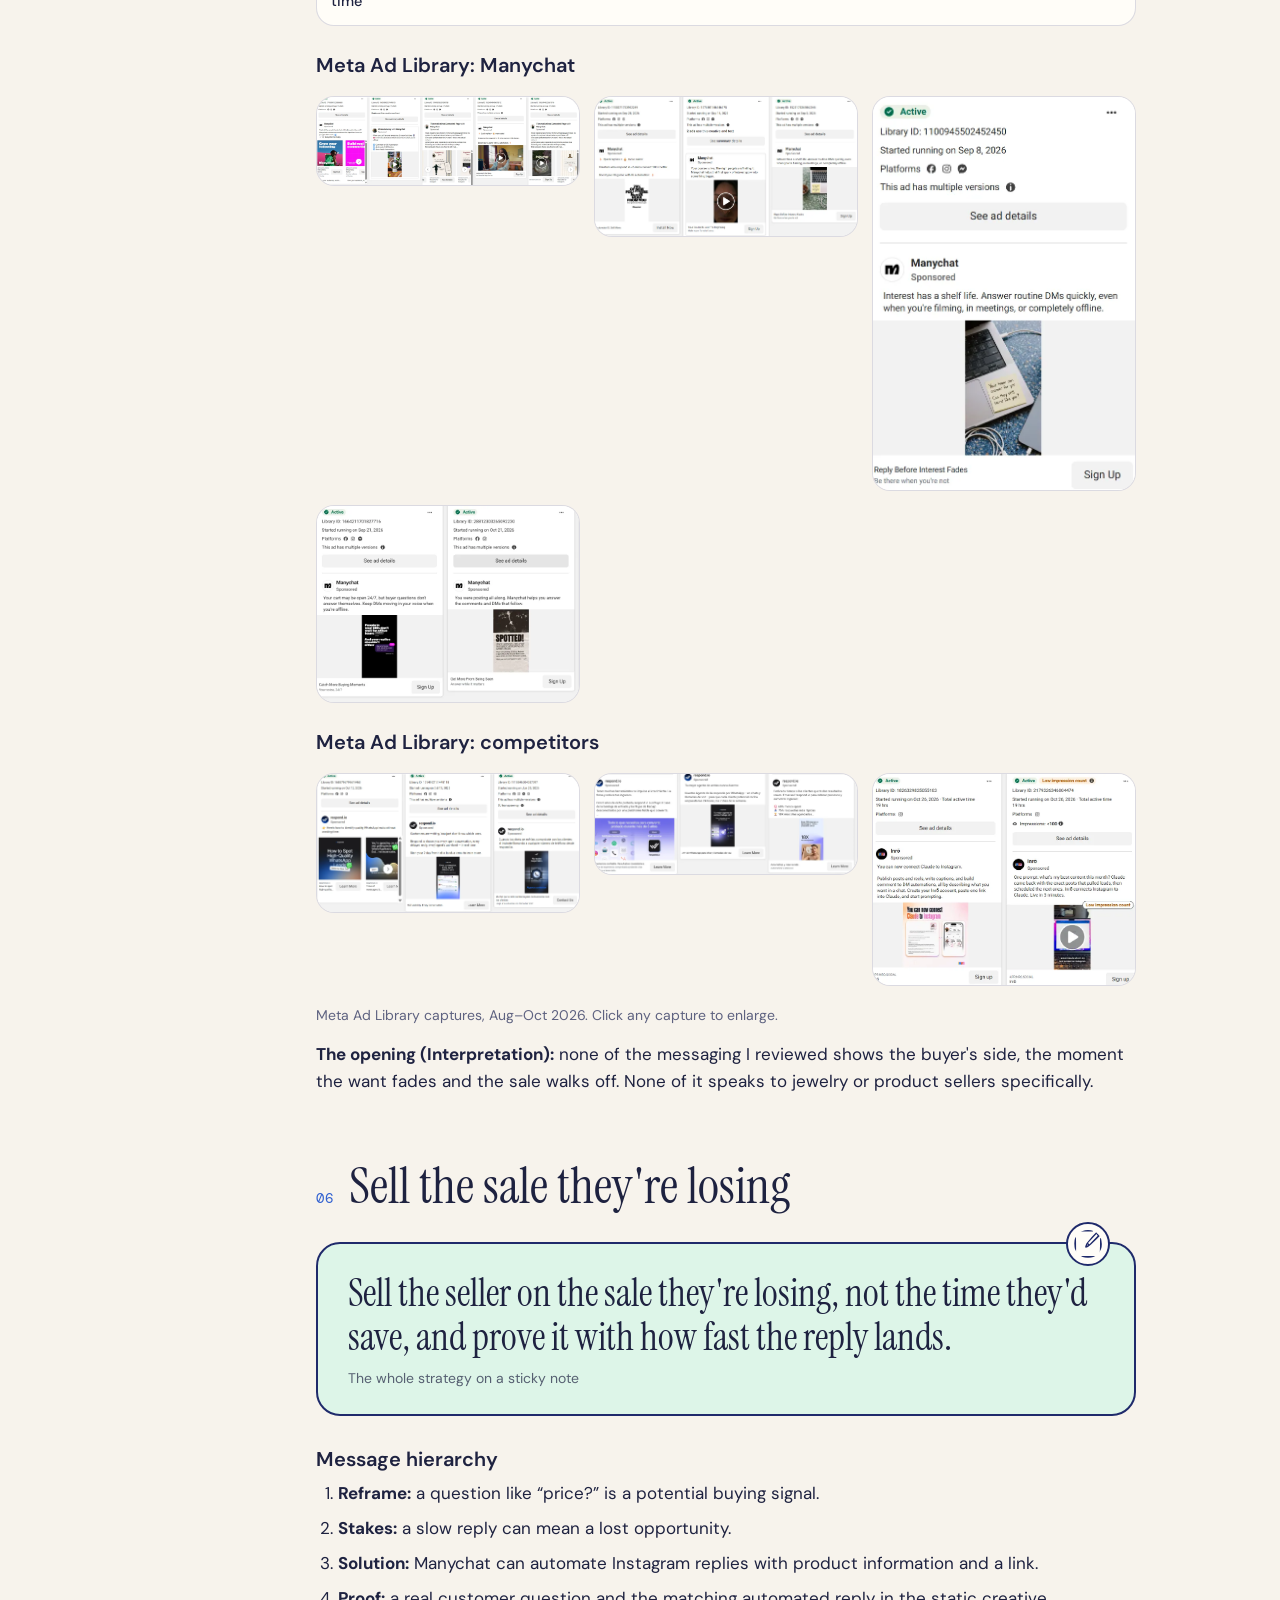
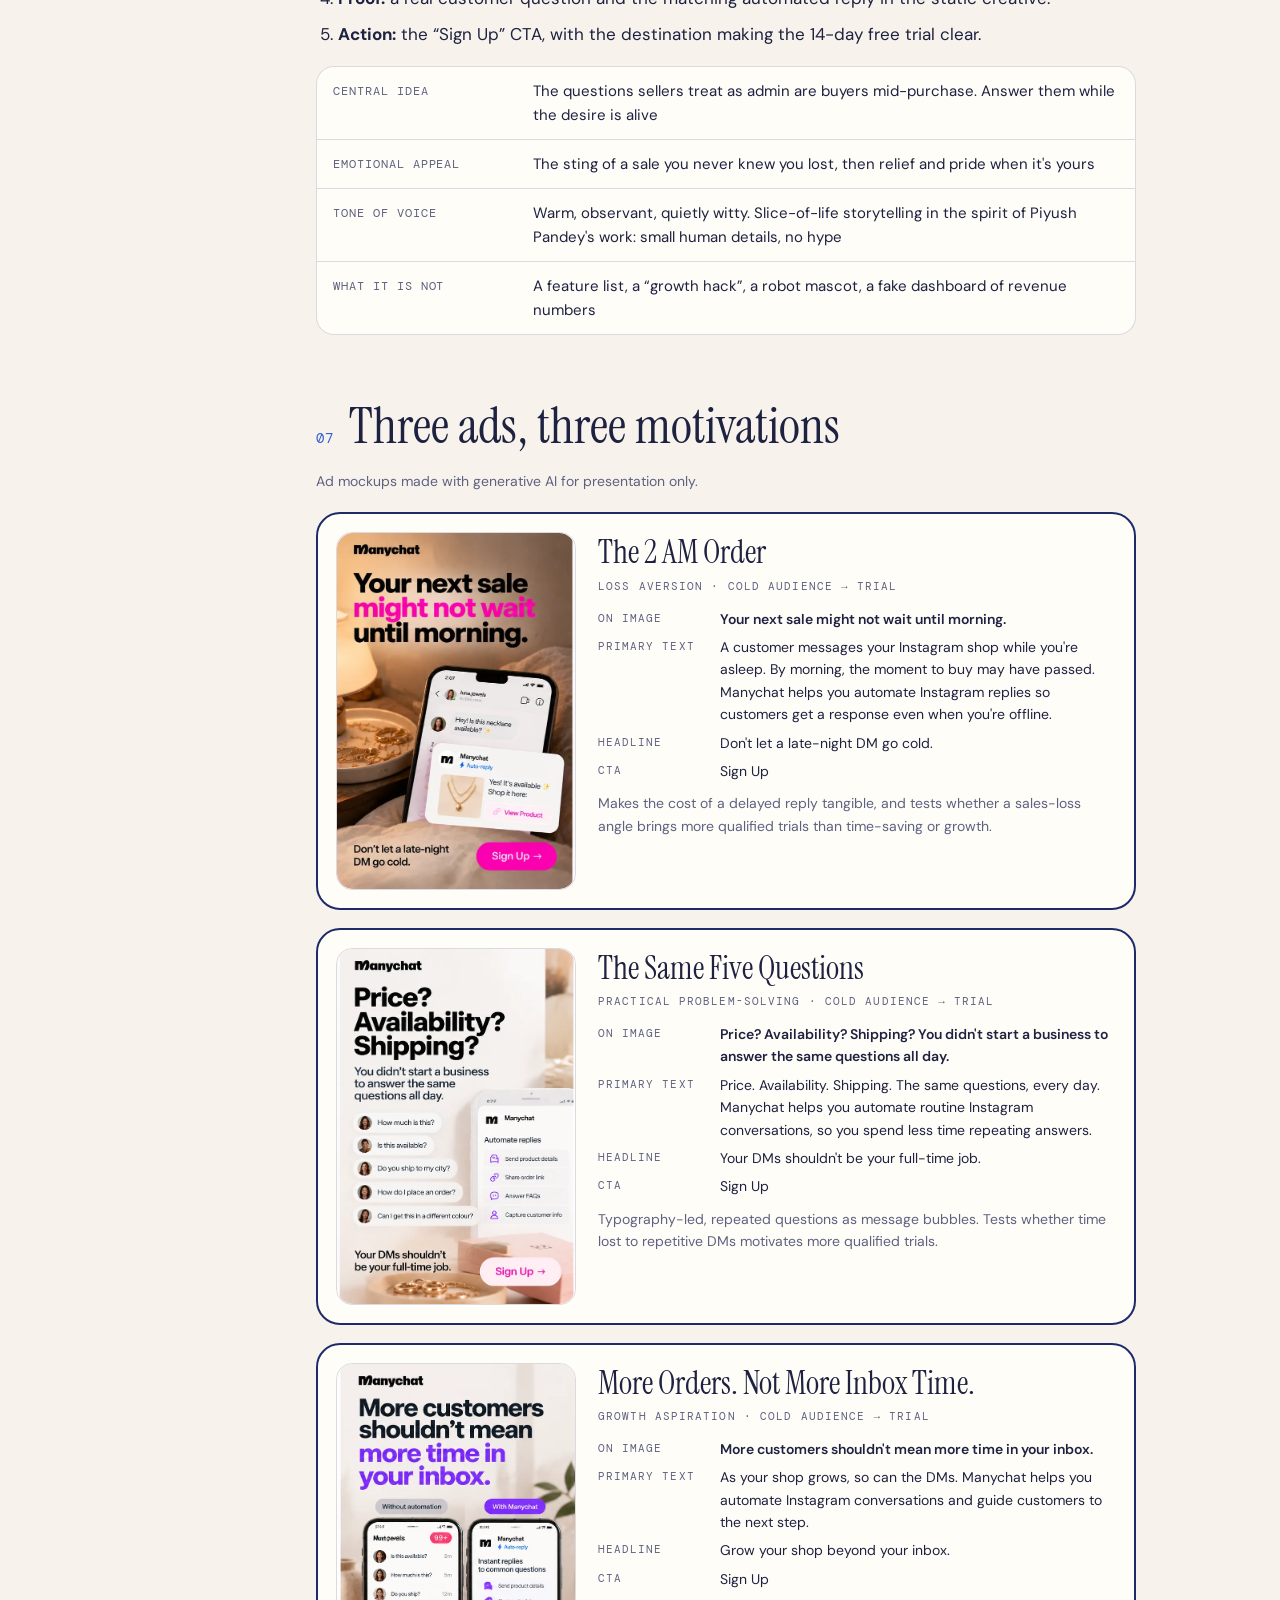
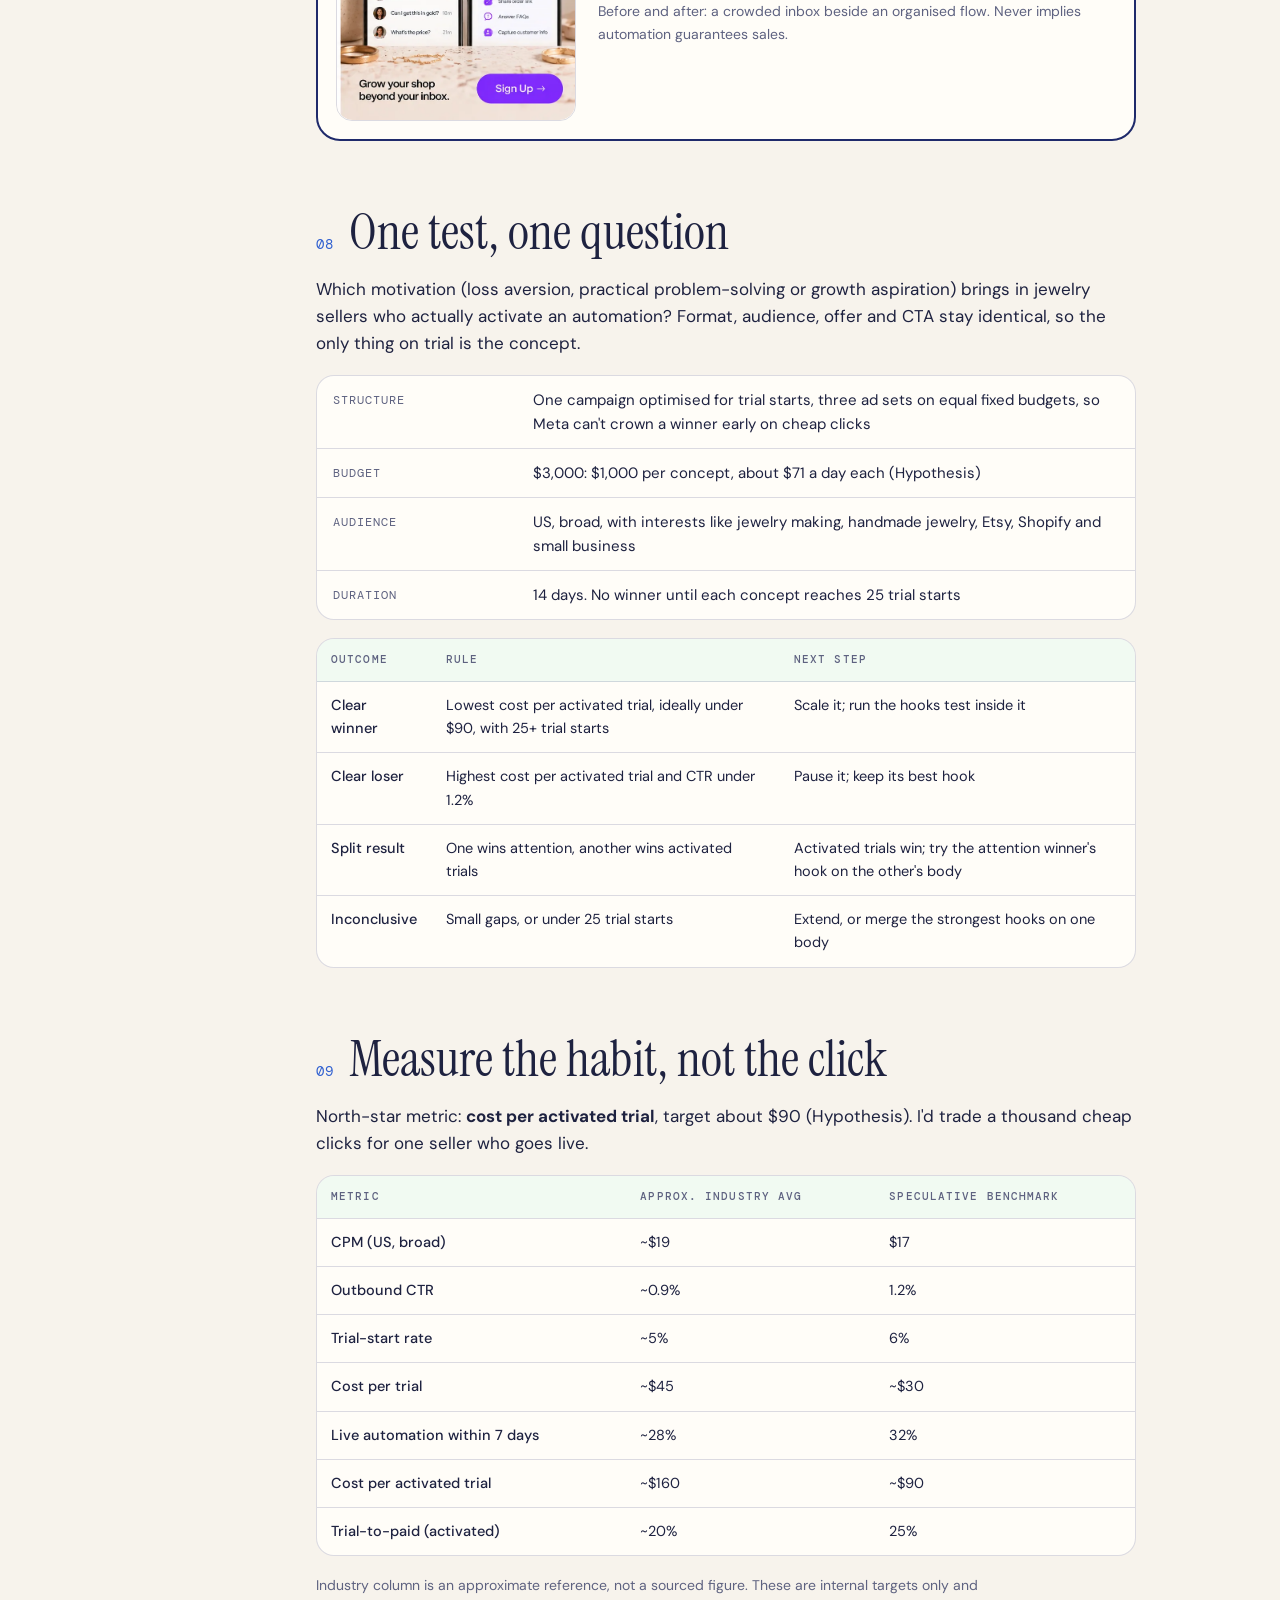
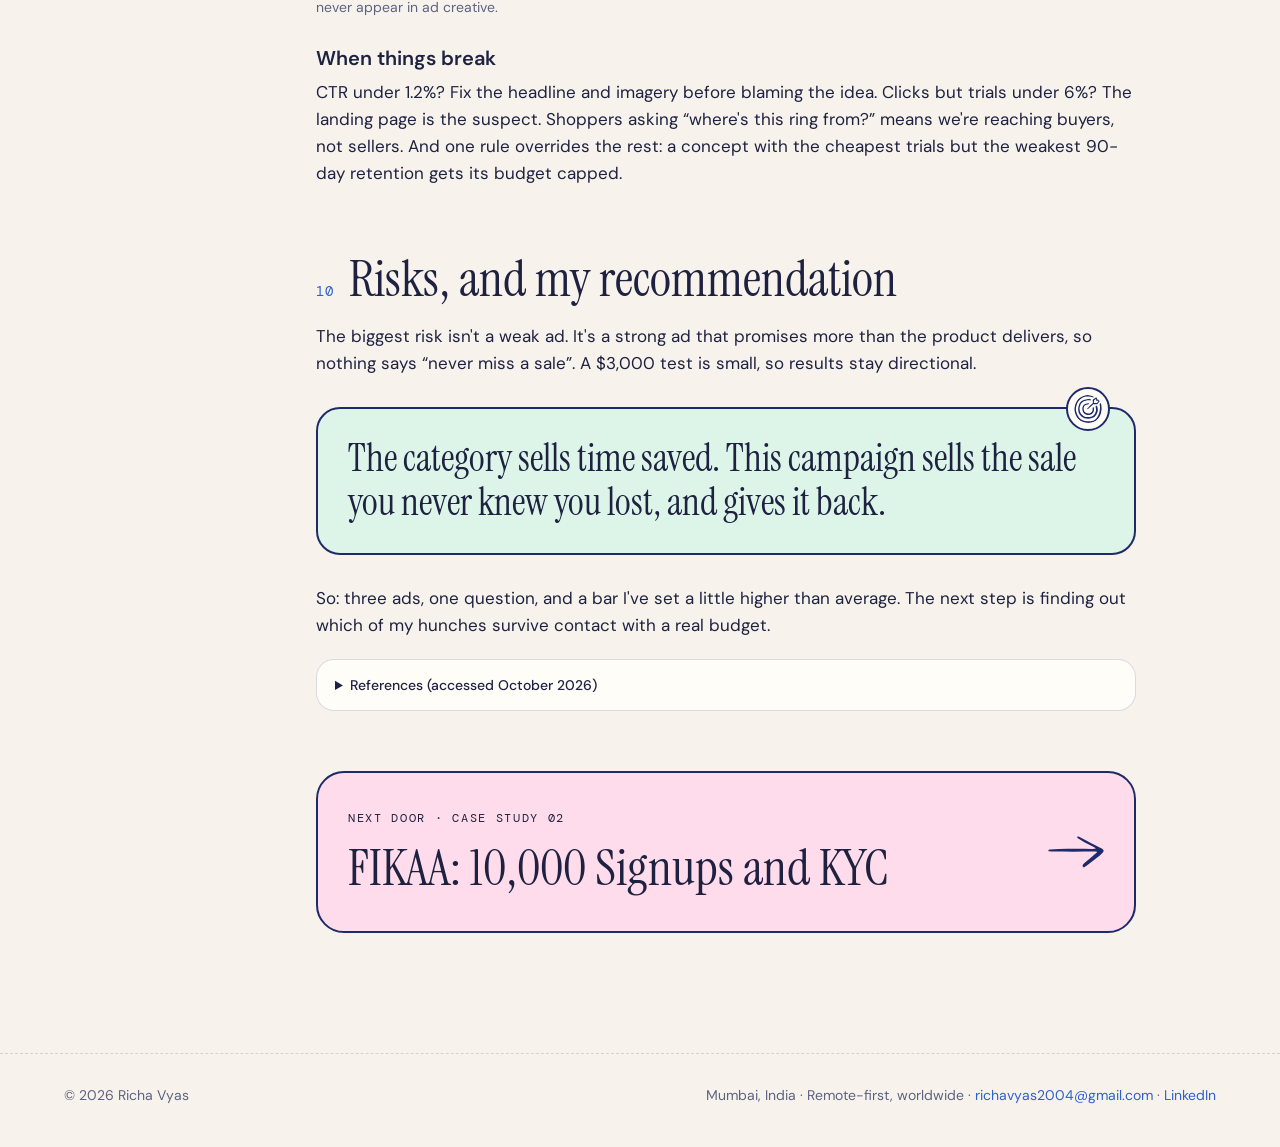
==== commit 851253af: "Flat site: all files at top level so GitHub Pages loads styles and images Co-Authored-By: Claude Opu" ====
--- a/case-study-1.html
+++ b/case-study-1.html
@@ -8,11 +8,11 @@
 <link rel="preconnect" href="https://fonts.googleapis.com"><link rel="preconnect" href="https://fonts.gstatic.com" crossorigin>
 <link href="https://fonts.googleapis.com/css2?family=Instrument+Serif:ital@0;1&family=DM+Sans:opsz,wght@9..40,400;9..40,500;9..40,600&family=DM+Mono:wght@400;500&family=Caveat:wght@500;700&display=swap" rel="stylesheet">
 <script>try{const t=localStorage.getItem("theme");if(t)document.documentElement.dataset.theme=t}catch(e){}</script>
-<link rel="stylesheet" href="assets/site.css"><link rel="stylesheet" href="assets/cs.css">
+<link rel="stylesheet" href="site.css"><link rel="stylesheet" href="cs.css">
 <style>body{--accent:var(--sage);--accent-soft:var(--sage-soft)}</style>
 </head>
 <body data-page="cs1">
-<script src="assets/doodles.js"></script>
+<script src="doodles.js"></script>
 <main>
 <header class="cs-hero wrap">
   <div class="tagline"><span>Case study 01</span><i></i><span>Manychat · Meta Ads · Creative strategy</span></div>
@@ -26,7 +26,7 @@
     <div><small>Status</small><b>Independent spec campaign</b></div>
   </div>
   <figure class="shot cs-cover">
-    <div class="shot__img" data-slot="mc-cover"><img src="assets/img/mc-cover.webp" alt="Manychat project overview card: Every price? is a sale in progress"></div>
+    <div class="shot__img" data-slot="mc-cover"><img src="mc-cover.webp" alt="Manychat project overview card: Every price? is a sale in progress"></div>
     <figcaption>Project overview card. Visual made with generative AI for presentation.</figcaption>
   </figure>
 </header>
@@ -45,7 +45,7 @@
     <a href="#testing"><span>08</span>Testing</a>
     <a href="#measure"><span>09</span>Measurement</a>
     <a href="#risks"><span>10</span>Risks &amp; next steps</a>
-    <a class="dl" href="assets/docs/manychat-dont-ghost-your-customer.pdf" target="_blank"><svg class="ic"><use href="#i-arrow-down"/></svg>Full PDF</a>
+    <a class="dl" href="manychat-dont-ghost-your-customer.pdf" target="_blank"><svg class="ic"><use href="#i-arrow-down"/></svg>Full PDF</a>
   </aside>
 
   <article>
@@ -109,7 +109,7 @@
         <tr><td>Decision</td><td>Buys from the competitor</td><td>Buys from the original seller while desire peaks</td><td>Satisfaction, attached to someone else's brand</td></tr>
         <tr><td>9:02 AM</td><td>Seller replies “Hi! Still interested?” to silence</td><td>The seller wakes up to an order</td><td>A lost sale they never knew about</td></tr>
       </tbody></table></div>
-      <figure class="shot"><div class="shot__img" data-slot="mc-journey"><img src="assets/img/mc-journey.webp" alt="Buyer journey chart from 11:48 PM to 9:02 AM" loading="lazy"></div><figcaption>The broken buyer journey: what happens between “price?” and the reply. Illustrative scenario, not live data.</figcaption></figure>
+      <figure class="shot"><div class="shot__img" data-slot="mc-journey"><img src="mc-journey.webp" alt="Buyer journey chart from 11:48 PM to 9:02 AM" loading="lazy"></div><figcaption>The broken buyer journey: what happens between “price?” and the reply. Illustrative scenario, not live data.</figcaption></figure>
       <div class="pull"><svg class="ic"><use href="#i-clock"/></svg>An independent jewelry seller's best sales moments happen when they can't reply.<small>The problem statement</small></div>
     </section>
 
@@ -142,9 +142,9 @@
         <tr><td>“Save hours, reclaim time”</td><td>Inrō</td><td>Efficiency is rational. It doesn't create urgency</td></tr>
       </tbody></table></div>
       <h3>Meta Ad Library: Manychat</h3>
-      <div class="shots" data-add="mc-lib"><figure class="shot"><div class="shot__img" data-slot="mc-lib-1"><img src="assets/img/mc-lib-1.webp" alt="Manychat ads in the Meta Ad Library" loading="lazy"></div></figure><figure class="shot"><div class="shot__img" data-slot="mc-lib-2"><img src="assets/img/mc-lib-2.webp" alt="Manychat ads in the Meta Ad Library" loading="lazy"></div></figure><figure class="shot"><div class="shot__img" data-slot="mc-lib-3"><img src="assets/img/mc-lib-3.webp" alt="Manychat ads in the Meta Ad Library" loading="lazy"></div></figure><figure class="shot"><div class="shot__img" data-slot="mc-lib-4"><img src="assets/img/mc-lib-4.webp" alt="Manychat ads in the Meta Ad Library" loading="lazy"></div></figure></div>
+      <div class="shots" data-add="mc-lib"><figure class="shot"><div class="shot__img" data-slot="mc-lib-1"><img src="mc-lib-1.webp" alt="Manychat ads in the Meta Ad Library" loading="lazy"></div></figure><figure class="shot"><div class="shot__img" data-slot="mc-lib-2"><img src="mc-lib-2.webp" alt="Manychat ads in the Meta Ad Library" loading="lazy"></div></figure><figure class="shot"><div class="shot__img" data-slot="mc-lib-3"><img src="mc-lib-3.webp" alt="Manychat ads in the Meta Ad Library" loading="lazy"></div></figure><figure class="shot"><div class="shot__img" data-slot="mc-lib-4"><img src="mc-lib-4.webp" alt="Manychat ads in the Meta Ad Library" loading="lazy"></div></figure></div>
       <h3>Meta Ad Library: competitors</h3>
-      <div class="shots" data-add="mc-comp"><figure class="shot"><div class="shot__img" data-slot="mc-comp-1"><img src="assets/img/mc-comp-1.webp" alt="Competitor ads in the Meta Ad Library" loading="lazy"></div></figure><figure class="shot"><div class="shot__img" data-slot="mc-comp-2"><img src="assets/img/mc-comp-2.webp" alt="Competitor ads in the Meta Ad Library" loading="lazy"></div></figure><figure class="shot"><div class="shot__img" data-slot="mc-comp-3"><img src="assets/img/mc-comp-3.webp" alt="Competitor ads in the Meta Ad Library" loading="lazy"></div></figure></div>
+      <div class="shots" data-add="mc-comp"><figure class="shot"><div class="shot__img" data-slot="mc-comp-1"><img src="mc-comp-1.webp" alt="Competitor ads in the Meta Ad Library" loading="lazy"></div></figure><figure class="shot"><div class="shot__img" data-slot="mc-comp-2"><img src="mc-comp-2.webp" alt="Competitor ads in the Meta Ad Library" loading="lazy"></div></figure><figure class="shot"><div class="shot__img" data-slot="mc-comp-3"><img src="mc-comp-3.webp" alt="Competitor ads in the Meta Ad Library" loading="lazy"></div></figure></div>
       <p style="font-size:14px;color:var(--muted)">Meta Ad Library captures, Aug–Oct 2026. Click any capture to enlarge.</p>
       <p><b>The opening (Interpretation):</b> none of the messaging I reviewed shows the buyer's side, the moment the want fades and the sale walks off. None of it speaks to jewelry or product sellers specifically.</p>
     </section>
@@ -172,15 +172,15 @@
       <h2><span class="n">07</span>Three ads, three motivations</h2>
       <p style="font-size:14px;color:var(--muted)">Ad mockups made with generative AI for presentation only.</p>
       <div class="ads">
-        <div class="ad"><div class="ph has-img" data-slot="mc-ad-1"><img src="assets/img/mc-ad-1.webp" alt="Manychat ad concept 1 mockup" loading="lazy"></div><div>
+        <div class="ad"><div class="ph has-img" data-slot="mc-ad-1"><img src="mc-ad-1.webp" alt="Manychat ad concept 1 mockup" loading="lazy"></div><div>
           <h3>The 2 AM Order</h3><p class="mot">Loss aversion · Cold audience → trial</p>
           <dl><dt>On image</dt><dd><b>Your next sale might not wait until morning.</b></dd><dt>Primary text</dt><dd>A customer messages your Instagram shop while you're asleep. By morning, the moment to buy may have passed. Manychat helps you automate Instagram replies so customers get a response even when you're offline.</dd><dt>Headline</dt><dd>Don't let a late-night DM go cold.</dd><dt>CTA</dt><dd>Sign Up</dd></dl>
           <p class="why">Makes the cost of a delayed reply tangible, and tests whether a sales-loss angle brings more qualified trials than time-saving or growth.</p></div></div>
-        <div class="ad"><div class="ph has-img" data-slot="mc-ad-2"><img src="assets/img/mc-ad-2.webp" alt="Manychat ad concept 2 mockup" loading="lazy"></div><div>
+        <div class="ad"><div class="ph has-img" data-slot="mc-ad-2"><img src="mc-ad-2.webp" alt="Manychat ad concept 2 mockup" loading="lazy"></div><div>
           <h3>The Same Five Questions</h3><p class="mot">Practical problem-solving · Cold audience → trial</p>
           <dl><dt>On image</dt><dd><b>Price? Availability? Shipping? You didn't start a business to answer the same questions all day.</b></dd><dt>Primary text</dt><dd>Price. Availability. Shipping. The same questions, every day. Manychat helps you automate routine Instagram conversations, so you spend less time repeating answers.</dd><dt>Headline</dt><dd>Your DMs shouldn't be your full-time job.</dd><dt>CTA</dt><dd>Sign Up</dd></dl>
           <p class="why">Typography-led, repeated questions as message bubbles. Tests whether time lost to repetitive DMs motivates more qualified trials.</p></div></div>
-        <div class="ad"><div class="ph has-img" data-slot="mc-ad-3"><img src="assets/img/mc-ad-3.webp" alt="Manychat ad concept 3 mockup" loading="lazy"></div><div>
+        <div class="ad"><div class="ph has-img" data-slot="mc-ad-3"><img src="mc-ad-3.webp" alt="Manychat ad concept 3 mockup" loading="lazy"></div><div>
           <h3>More Orders. Not More Inbox Time.</h3><p class="mot">Growth aspiration · Cold audience → trial</p>
           <dl><dt>On image</dt><dd><b>More customers shouldn't mean more time in your inbox.</b></dd><dt>Primary text</dt><dd>As your shop grows, so can the DMs. Manychat helps you automate Instagram conversations and guide customers to the next step.</dd><dt>Headline</dt><dd>Grow your shop beyond your inbox.</dd><dt>CTA</dt><dd>Sign Up</dd></dl>
           <p class="why">Before and after: a crowded inbox beside an organised flow. Never implies automation guarantees sales.</p></div></div>
@@ -239,8 +239,8 @@
   </article>
 </div>
 </main>
-<script src="assets/site.js"></script>
-<script src="assets/edits/case-study-1.js"></script>
-<script src="assets/editor.js"></script>
+<script src="site.js"></script>
+<script src="edits-case-study-1.js"></script>
+<script src="editor.js"></script>
 </body>
 </html>
--- a/site.css
+++ b/site.css
@@ -0,0 +1,135 @@
+/* Shared styles for every page: tokens, header, rope, buttons, doodles, footer */
+:root{
+  --bg:#F7F3EC; --bg2:#EFEBE3; --surface:#FFFDF8; --text:#1E2240; --muted:#5E6280;
+  --blue:#2F5FD0; --blue-deep:#1C3A8F; --ink:#1F2A6B; --line:rgba(31,42,107,.16);
+  --pink:#FFD9D9; --peach:#FFE0CC; --mint:#C8EFDB; --green:#86DFAE; --lav:#DDE0FF; --peri:#96A6FF; --lilac:#F8DDF8; --butter:#FFF1B8;
+  --rose:#D94A8C;--rose-soft:#FFDCEB;--grape:#B9A4F5;--grape-soft:#ECE5FF;--sage:#9ADDB8;--sage-soft:#DDF5E8;--sun:#F5D46A;--sun-soft:#FFF3C4;--apricot:#FFB88C;--apricot-soft:#FFE6D6;
+  --wall:#E9E4DA; --casing:#FBF8F2; --on-pastel:#1E2240;
+  --serif:"Instrument Serif",Georgia,serif; --sans:"DM Sans",system-ui,sans-serif; --mono:"DM Mono",ui-monospace,monospace; --hand:"Caveat",cursive;
+}
+:root[data-theme="dark"]{
+  --bg:#10142B; --bg2:#141936; --surface:#1C2246; --text:#F2EEE6; --muted:#A9AECB;
+  --blue:#8EA6FF; --blue-deep:#AFC0FF; --ink:#C9D3FF; --line:rgba(201,211,255,.18); --wall:#181D3C; --casing:#252B55;
+}
+::view-transition-old(root),::view-transition-new(root){animation:none;mix-blend-mode:normal}
+*{box-sizing:border-box;margin:0;padding:0}
+html{scroll-behavior:smooth}
+body{background:var(--bg);color:var(--text);font-family:var(--sans);font-size:17px;line-height:1.6;overflow-x:hidden}
+a{color:inherit;text-decoration:none}
+button{font:inherit;color:inherit;background:none;border:0;cursor:pointer}
+img{display:block;max-width:100%}
+.wrap{max-width:1200px;margin:0 auto;padding:0 24px}
+h1,h2,h3{font-family:var(--serif);font-weight:400;line-height:1.04}
+h2{font-size:clamp(40px,5.6vw,72px)}
+em{font-style:italic;color:var(--blue)}
+.eyebrow{font-size:13px;letter-spacing:.24em;text-transform:uppercase;color:var(--blue);font-weight:600}
+.mono{font-family:var(--mono)}
+section{position:relative}
+
+/* doodle icons (from your pack) */
+.ic{width:48px;height:48px;color:var(--ink);flex:none}
+.doodle{position:absolute;pointer-events:none;animation:float 7s ease-in-out infinite;color:var(--ink);opacity:.9}
+@keyframes float{50%{translate:0 -10px;rotate:4deg}}
+
+/* header */
+nav.top{position:fixed;top:0;left:0;right:0;z-index:60;transition:background .4s}
+nav.top.scrolled{background:color-mix(in srgb,var(--bg) 88%,transparent);backdrop-filter:blur(8px);border-bottom:1.5px dashed var(--line)}
+nav.top .wrap{display:flex;align-items:center;justify-content:space-between;height:70px;padding-right:110px;gap:16px}
+.logo{font-family:var(--hand);font-size:32px;font-weight:700;color:var(--blue);flex:none}
+.links{display:flex;gap:2px;list-style:none;align-items:center}
+.links>li{position:relative}
+.links{gap:6px}
+.links>li>a{--c:var(--lav);display:block;padding:8px 16px;border-radius:999px;font-size:14.5px;font-weight:500;white-space:nowrap;transition:background .2s,color .2s,transform .2s;background:var(--c);color:var(--on-pastel);border:1.5px solid transparent}
+.links>li>a:hover{transform:translateY(-1px);border-color:var(--ink)}
+.links>li>a.on{background:var(--blue);color:#fff;border-color:var(--blue);box-shadow:2px 2px 0 var(--ink)}
+:root[data-theme="dark"] .links>li>a.on{color:#10142B}
+.links>li:nth-child(1)>a{--c:#DCE3FF}.links>li:nth-child(2)>a{--c:var(--sage-soft)}.links>li:nth-child(3)>a{--c:var(--sun-soft)}.links>li:nth-child(4)>a{--c:var(--rose-soft)}
+.links .drop a.cur{background:var(--blue);color:#fff}
+.links .drop a.cur small{color:rgba(255,255,255,.8)}
+.links .drop a{display:block;padding:8px 10px;transition:background .2s}
+.links .drop a:hover{background:var(--lav);color:var(--on-pastel)}
+.links .drop{position:absolute;top:100%;left:0;min-width:230px;padding:8px;background:var(--surface);border:1.5px solid var(--line);border-radius:16px;box-shadow:0 12px 30px rgba(31,42,107,.12);list-style:none;opacity:0;transform:translateY(6px);pointer-events:none;transition:.2s}
+.links li:hover .drop,.links li:focus-within .drop{opacity:1;transform:none;pointer-events:auto}
+.links .drop a{border-radius:10px}
+.links .drop small{display:block;font-size:12px;color:var(--muted)}
+.chips{display:flex;gap:8px;align-items:center}
+.chip{display:inline-flex;align-items:center;gap:8px;padding:6px 12px;border-radius:999px;border:1.5px solid var(--line);background:var(--surface);font-size:13px;white-space:nowrap}
+.chip .lbl{color:var(--muted)}
+.chip b{font-family:var(--mono);font-weight:500;font-size:13px}
+.live{width:8px;height:8px;border-radius:50%;background:#2DBE6C;animation:ping 2s infinite;flex:none}
+@keyframes ping{0%{box-shadow:0 0 0 0 rgba(45,190,108,.5)}70%{box-shadow:0 0 0 8px rgba(45,190,108,0)}100%{box-shadow:0 0 0 0 rgba(45,190,108,0)}}
+.menu-btn{display:none;padding:8px 14px;border:1.5px solid var(--line);border-radius:999px;font-size:14px;background:var(--surface)}
+.mmenu{position:fixed;inset:0;z-index:65;background:var(--bg);padding:100px 24px 40px;display:flex;flex-direction:column;gap:6px;opacity:0;pointer-events:none;transition:opacity .3s}
+.mmenu.open{opacity:1;pointer-events:auto}
+.mmenu a{font-family:var(--serif);font-size:38px;line-height:1.2}
+.mmenu small{font-family:var(--sans);font-size:14px;color:var(--muted);margin-left:8px}
+
+/* rope */
+#ropeCv{position:fixed;top:0;right:0;width:140px;height:420px;z-index:70;pointer-events:none}
+#ropeHit{position:fixed;left:0;top:0;z-index:71;width:46px;height:58px;margin:-12px 0 0 -23px;cursor:grab;touch-action:none;border-radius:50%;user-select:none}
+#ropeHit:active{cursor:grabbing}
+.rope-hint{position:fixed;top:150px;right:92px;z-index:70;font-family:var(--hand);font-size:22px;color:var(--blue);transform:rotate(-6deg);pointer-events:none;transition:opacity .4s}
+
+/* buttons */
+.btns{display:flex;gap:12px;margin-top:30px;flex-wrap:wrap}
+.btn{display:inline-flex;align-items:center;gap:8px;padding:14px 24px;border-radius:999px;font-weight:500;border:1.8px solid var(--blue);transition:transform .2s,box-shadow .2s}
+.btn:hover{transform:translate(-2px,-2px);box-shadow:4px 4px 0 var(--ink)}
+.btn.solid{background:var(--blue);color:#fff}
+:root[data-theme="dark"] .btn.solid{color:#10142B}
+.btn.ghost{color:var(--blue)}
+.back{position:fixed;left:20px;bottom:20px;z-index:55;display:inline-flex;align-items:center;gap:8px;padding:10px 16px;border-radius:999px;background:var(--surface);border:1.5px solid var(--line);font-size:14px;box-shadow:0 6px 20px rgba(31,42,107,.12);transition:transform .2s}
+.back:hover{transform:translateX(-3px)}
+.back .ic{width:20px;height:20px}
+
+/* page enter (after walking through a door) */
+.enter-veil{position:fixed;inset:0;z-index:250;pointer-events:none;background:var(--veil,#FFFDF6);transition:opacity .9s ease .15s}
+.enter-veil.out{opacity:0}
+body.entering main{animation:rise .9s cubic-bezier(.2,.8,.2,1) both .2s}
+@keyframes rise{from{opacity:0;transform:translateY(30px) scale(.985)}}
+
+/* footer */
+footer a{color:var(--blue)}
+footer{padding:30px 0 40px;border-top:1.5px dashed var(--line);color:var(--muted);font-size:14px}
+footer .wrap{display:flex;justify-content:space-between;gap:16px;flex-wrap:wrap}
+
+/* lightbox (shared) */
+.lightbox{position:fixed;inset:0;z-index:300;background:rgba(16,20,43,.78);backdrop-filter:blur(6px);display:flex;align-items:center;justify-content:center;padding:24px;opacity:0;pointer-events:none;transition:opacity .35s}
+.lightbox.open{opacity:1;pointer-events:auto}
+.lightbox .big{width:min(760px,92vw);transform:scale(.85);transition:transform .45s cubic-bezier(.2,.9,.3,1.2)}
+.lightbox.open .big{transform:scale(1)}
+.lightbox .close{position:absolute;top:20px;right:24px;color:#fff;border:1.5px solid #fff;border-radius:999px;padding:8px 16px}
+
+/* images: figures, slots */
+.shot{margin:20px 0}
+.shot__img{border-radius:18px;overflow:hidden;border:1.5px solid var(--line);background:var(--surface);cursor:zoom-in}
+.shot__img img{width:100%;height:auto}
+.shot figcaption{font-size:13px;color:var(--muted);margin-top:8px}
+.shots{display:grid;grid-template-columns:repeat(auto-fit,minmax(240px,1fr));gap:14px;margin:18px 0;align-items:start}
+.shots .shot{margin:0}
+.ph.has-img{padding:0;border:0;background:none;aspect-ratio:auto!important;overflow:hidden;cursor:zoom-in}
+.ph.has-img img{width:100%;height:auto;border-radius:inherit}
+.lightbox .big img{width:100%;max-height:86vh;object-fit:contain;border-radius:12px;background:#fff}
+.lightbox .big:has(>img){width:min(1200px,94vw)}
+
+/* image placeholder */
+.ph{position:relative;display:flex;flex-direction:column;align-items:center;justify-content:center;gap:8px;text-align:center;padding:20px;border:2px dashed var(--line);border-radius:20px;background:repeating-linear-gradient(-45deg,transparent 0 12px,rgba(31,42,107,.035) 12px 24px);color:var(--muted);font-size:14px}
+.ph .ic{width:42px;height:42px;opacity:.7}
+
+.reveal{opacity:0;transform:translateY(26px);transition:opacity .8s,transform .8s}
+.reveal.in{opacity:1;transform:none}
+
+@media (max-width:1320px){nav.top .chips .hide-md{display:none}}
+@media (max-width:1100px){
+  .links{display:none}
+  .menu-btn{display:inline-flex}
+}
+@media (max-width:900px){
+  nav.top .chips .hide-sm{display:none}
+  nav.top .wrap{padding-right:80px}
+  .rope-hint{display:none}
+}
+@media (max-width:520px){
+  .wrap{padding:0 16px}
+  nav.top .chips .chip{display:none}
+}
+@media (prefers-reduced-motion:reduce){*{animation:none!important;transition:none!important}}
--- a/cs.css
+++ b/cs.css
@@ -0,0 +1,113 @@
+/* Case study + teardown template */
+.cs-hero{padding:130px 0 40px;position:relative;overflow:hidden}
+.cs-hero .tagline{display:flex;align-items:center;gap:12px;font-family:var(--mono);font-size:12px;letter-spacing:.16em;text-transform:uppercase;color:var(--blue)}
+.cs-hero .tagline i{width:40px;height:1.5px;background:var(--blue)}
+.cs-cover{margin-top:28px}
+.cs-cover .shot__img{border:2px solid var(--ink);border-radius:28px;background:var(--accent-soft);box-shadow:8px 8px 0 var(--accent)}
+.cs-hero h1{font-size:clamp(54px,9vw,128px);letter-spacing:-.01em;margin:18px 0 10px}
+.cs-hero .dek{font-family:var(--serif);font-size:clamp(24px,2.6vw,34px);line-height:1.2;max-width:880px}
+.cs-hero .lede{max-width:720px;color:var(--muted);margin-top:18px;font-size:18px}
+.meta{display:grid;grid-template-columns:repeat(4,1fr);gap:0;margin-top:36px;border:1.5px solid var(--line);border-radius:20px;overflow:hidden;background:var(--surface)}
+.meta div{padding:16px 18px;border-right:1.5px solid var(--line)}
+.meta div:last-child{border-right:0}
+.meta small{display:block;font-family:var(--mono);font-size:11px;letter-spacing:.14em;text-transform:uppercase;color:var(--muted)}
+.meta b{font-weight:500;font-size:15px;line-height:1.35;display:block;margin-top:4px}
+.cover{margin-top:28px;aspect-ratio:16/7;border-radius:28px;background:var(--accent-soft);border:2px solid var(--ink);position:relative;overflow:hidden;display:flex;align-items:center;justify-content:center;text-align:center;padding:30px}
+.cover .big{font-family:var(--serif);font-size:clamp(34px,5vw,76px);line-height:1;color:var(--on-pastel);max-width:900px;position:relative;z-index:1}
+.cover .note{position:absolute;bottom:14px;right:18px;font-size:12px;color:#4B5070;font-family:var(--mono)}
+.cover .ic{position:absolute;color:#1F2A6B;opacity:.7}
+
+.cs-body{display:grid;grid-template-columns:220px 1fr;gap:56px;padding:40px 0 120px}
+.toc{position:sticky;top:96px;align-self:start;font-size:14px}
+.toc p{font-family:var(--mono);font-size:11px;letter-spacing:.16em;text-transform:uppercase;color:var(--muted);margin-bottom:10px}
+.toc a{display:flex;gap:10px;padding:6px 10px;border-radius:10px;color:var(--muted);transition:.2s}
+.toc a span{font-family:var(--mono);font-size:11px;padding-top:3px}
+.toc a:hover{color:var(--text)}
+.toc a.on{background:var(--accent-soft);color:var(--on-pastel);box-shadow:inset 3px 0 0 var(--blue)}
+.toc .dl{margin-top:16px;display:inline-flex;gap:8px;align-items:center;padding:8px 12px;border:1.5px solid var(--line);border-radius:999px;font-size:13px;background:var(--surface)}
+.toc .dl .ic{width:18px;height:18px}
+
+article{min-width:0;max-width:820px}
+article section{padding-top:34px;margin-bottom:30px;scroll-margin-top:80px}
+article h2{font-size:clamp(34px,4vw,52px);margin-bottom:18px;display:flex;gap:14px;align-items:baseline}
+article h2 .n{font-family:var(--mono);font-size:14px;color:var(--blue);letter-spacing:.1em}
+article h3{font-family:var(--sans);font-weight:600;font-size:20px;margin:26px 0 8px;line-height:1.3}
+article p{margin:0 0 14px;max-width:68ch}
+article p.big{font-family:var(--serif);font-size:clamp(24px,2.4vw,30px);line-height:1.25;max-width:none}
+article ul.list{margin:0 0 16px 0;list-style:none;display:grid;gap:8px}
+article ul.list li{padding-left:26px;position:relative}
+article ul.list li::before{content:"";position:absolute;left:4px;top:.62em;width:10px;height:10px;border-radius:50%;background:var(--accent);border:1.5px solid var(--ink)}
+article ol.list{padding-left:22px;display:grid;gap:8px;margin-bottom:16px}
+
+.callout{border:1.5px dashed var(--line);border-radius:18px;padding:18px 20px;background:var(--surface);margin:18px 0;font-size:15px}
+.callout b{font-weight:600}
+.callout p{margin-bottom:8px}.callout p:last-child{margin:0}
+.labels{display:flex;flex-wrap:wrap;gap:8px;margin:12px 0 4px}
+.lab{font-family:var(--mono);font-size:11px;letter-spacing:.08em;padding:4px 10px;border-radius:999px;color:var(--on-pastel)}
+.lab.v{background:var(--mint)}.lab.o{background:var(--lav)}.lab.i{background:var(--peach)}.lab.h{background:var(--pink)}
+
+.kv{display:grid;grid-template-columns:200px 1fr;border:1.5px solid var(--line);border-radius:18px;overflow:hidden;margin:18px 0;background:var(--surface)}
+.kv dt,.kv dd{padding:12px 16px;border-bottom:1.5px solid var(--line);font-size:15px}
+.kv dt{font-family:var(--mono);font-size:12px;letter-spacing:.08em;text-transform:uppercase;color:var(--muted);padding-top:15px}
+.kv dt:nth-last-of-type(1),.kv dd:last-child{border-bottom:0}
+
+.tw{overflow-x:auto;margin:18px 0;border:1.5px solid var(--line);border-radius:18px;background:var(--surface)}
+table.t{width:100%;border-collapse:collapse;font-size:14.5px;min-width:560px}
+table.t th{text-align:left;font-family:var(--mono);font-weight:500;font-size:11px;letter-spacing:.1em;text-transform:uppercase;color:var(--muted);padding:12px 14px;border-bottom:1.5px solid var(--line);background:color-mix(in srgb,var(--accent-soft) 40%,transparent)}
+table.t td{padding:12px 14px;border-bottom:1px solid var(--line);vertical-align:top}
+table.t tr:last-child td{border-bottom:0}
+table.t td:first-child{font-weight:500}
+
+.pull{margin:30px 0;padding:28px 30px;border-radius:24px;background:var(--accent-soft);color:var(--on-pastel);font-family:var(--serif);font-size:clamp(26px,3vw,38px);line-height:1.15;position:relative;border:2px solid var(--ink)}
+.pull .ic{position:absolute;top:-22px;right:24px;width:44px;height:44px;color:#1F2A6B;background:var(--surface);border-radius:50%;padding:6px;border:2px solid var(--ink)}
+.pull small{display:block;font-family:var(--sans);font-size:14px;margin-top:10px;opacity:.7}
+
+.stats{display:grid;grid-template-columns:repeat(auto-fit,minmax(150px,1fr));gap:12px;margin:18px 0}
+.stat{border-radius:18px;padding:18px;color:var(--on-pastel);border:1.5px solid rgba(31,42,107,.15)}
+.stat b{display:block;font-family:var(--serif);font-weight:400;font-size:42px;line-height:1}
+.stat span{font-size:13px}
+.stat:nth-child(5n+1){background:var(--mint)}.stat:nth-child(5n+2){background:var(--lav)}.stat:nth-child(5n+3){background:var(--peach)}.stat:nth-child(5n+4){background:var(--pink)}.stat:nth-child(5n+5){background:var(--butter)}
+
+.ads{display:grid;gap:18px;margin:20px 0}
+.ad{display:grid;grid-template-columns:240px 1fr;gap:22px;border:2px solid var(--ink);border-radius:24px;padding:18px;background:var(--surface)}
+.ad .ph{aspect-ratio:4/5;border-radius:16px}
+.ad .ph.has-img{border:1.5px solid var(--line);align-self:start}
+.ad h3{margin:0;font-family:var(--serif);font-weight:400;font-size:32px}
+.ad .mot{font-family:var(--mono);font-size:11px;letter-spacing:.1em;text-transform:uppercase;color:var(--muted);margin:4px 0 12px}
+.ad dl{display:grid;grid-template-columns:110px 1fr;gap:6px 12px;font-size:14px;margin-bottom:10px}
+.ad dt{font-family:var(--mono);font-size:10.5px;letter-spacing:.1em;text-transform:uppercase;color:var(--muted);padding-top:3px}
+.ad dd b{font-weight:600}
+.ad .why{font-size:14px;color:var(--muted);margin:0}
+
+.cols{display:grid;grid-template-columns:repeat(auto-fit,minmax(220px,1fr));gap:14px;margin:18px 0}
+.card{border:1.5px solid var(--line);border-radius:18px;padding:18px;background:var(--surface)}
+.card h4{font-family:var(--serif);font-weight:400;font-size:24px;line-height:1.1;margin-bottom:6px}
+.card p{font-size:14.5px;margin:0;color:var(--muted)}
+.card .ic{width:36px;height:36px;margin-bottom:8px}
+
+.gallery{display:grid;grid-template-columns:repeat(auto-fit,minmax(200px,1fr));gap:14px;margin:18px 0}
+.gallery .ph{aspect-ratio:4/5}
+.shots[data-add],div[data-add]{min-height:10px}
+
+details.refs{margin-top:20px;border:1.5px solid var(--line);border-radius:18px;padding:14px 18px;background:var(--surface);font-size:14px}
+details.refs summary{cursor:pointer;font-weight:500}
+details.refs ul{margin:12px 0 0 18px;display:grid;gap:4px;color:var(--muted)}
+
+.next{display:grid;grid-template-columns:1fr auto;align-items:center;gap:20px;margin-top:60px;padding:30px;border-radius:28px;background:var(--next,var(--lav));color:var(--on-pastel);border:2px solid var(--ink);transition:transform .3s,box-shadow .3s}
+.next:hover{transform:translate(-3px,-3px);box-shadow:6px 6px 0 var(--ink)}
+.next small{font-family:var(--mono);font-size:12px;letter-spacing:.14em;text-transform:uppercase}
+.next h3{font-family:var(--serif);font-weight:400;font-size:clamp(32px,4vw,52px);margin:4px 0 0}
+.next .ic{width:56px;height:56px;color:#1F2A6B}
+
+@media (max-width:900px){
+  .meta{grid-template-columns:1fr 1fr}
+  .meta div:nth-child(2){border-right:0}
+  .meta div:nth-child(-n+2){border-bottom:1.5px solid var(--line)}
+  .cs-body{grid-template-columns:1fr;gap:0}
+  .toc{display:none}
+  .ad{grid-template-columns:1fr}
+  .ad .ph{aspect-ratio:16/10}
+  .kv{grid-template-columns:1fr}
+  .kv dt{border-bottom:0;padding-bottom:0}
+  .cover{aspect-ratio:4/3}
+}
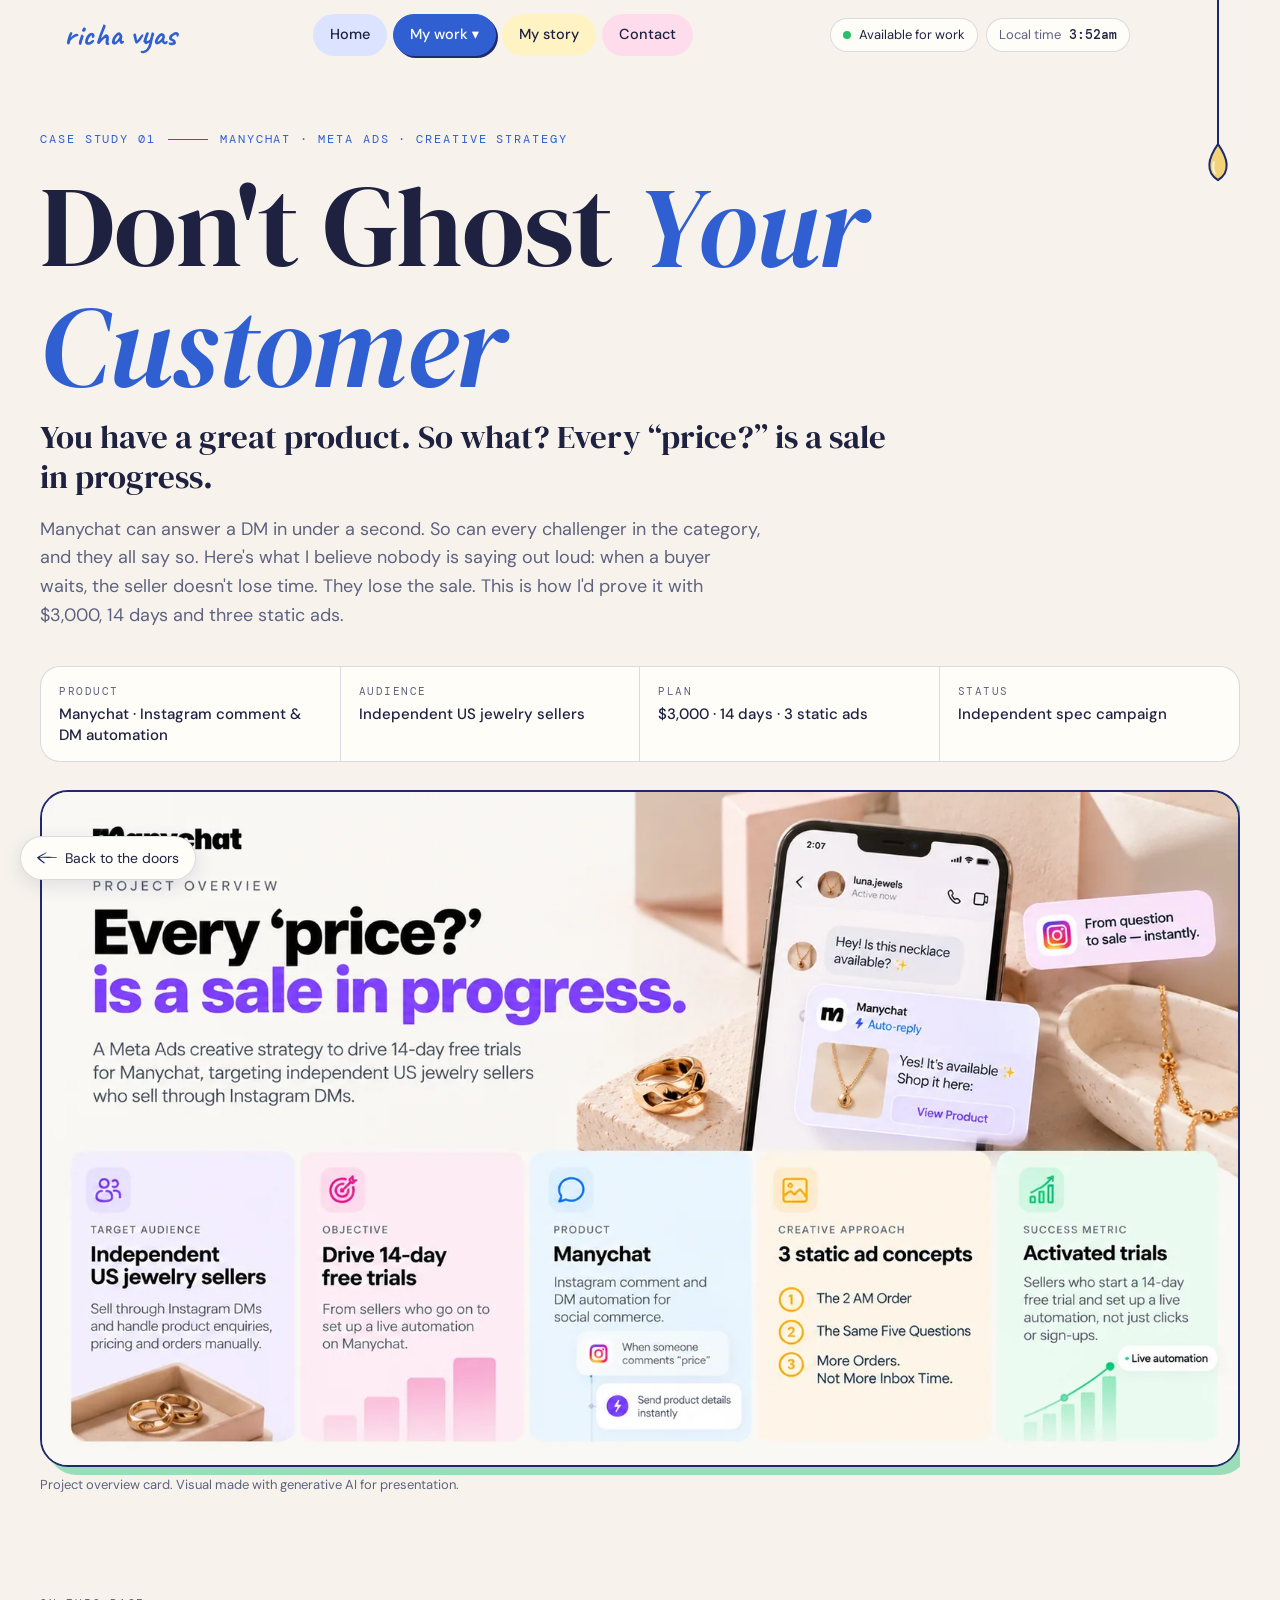
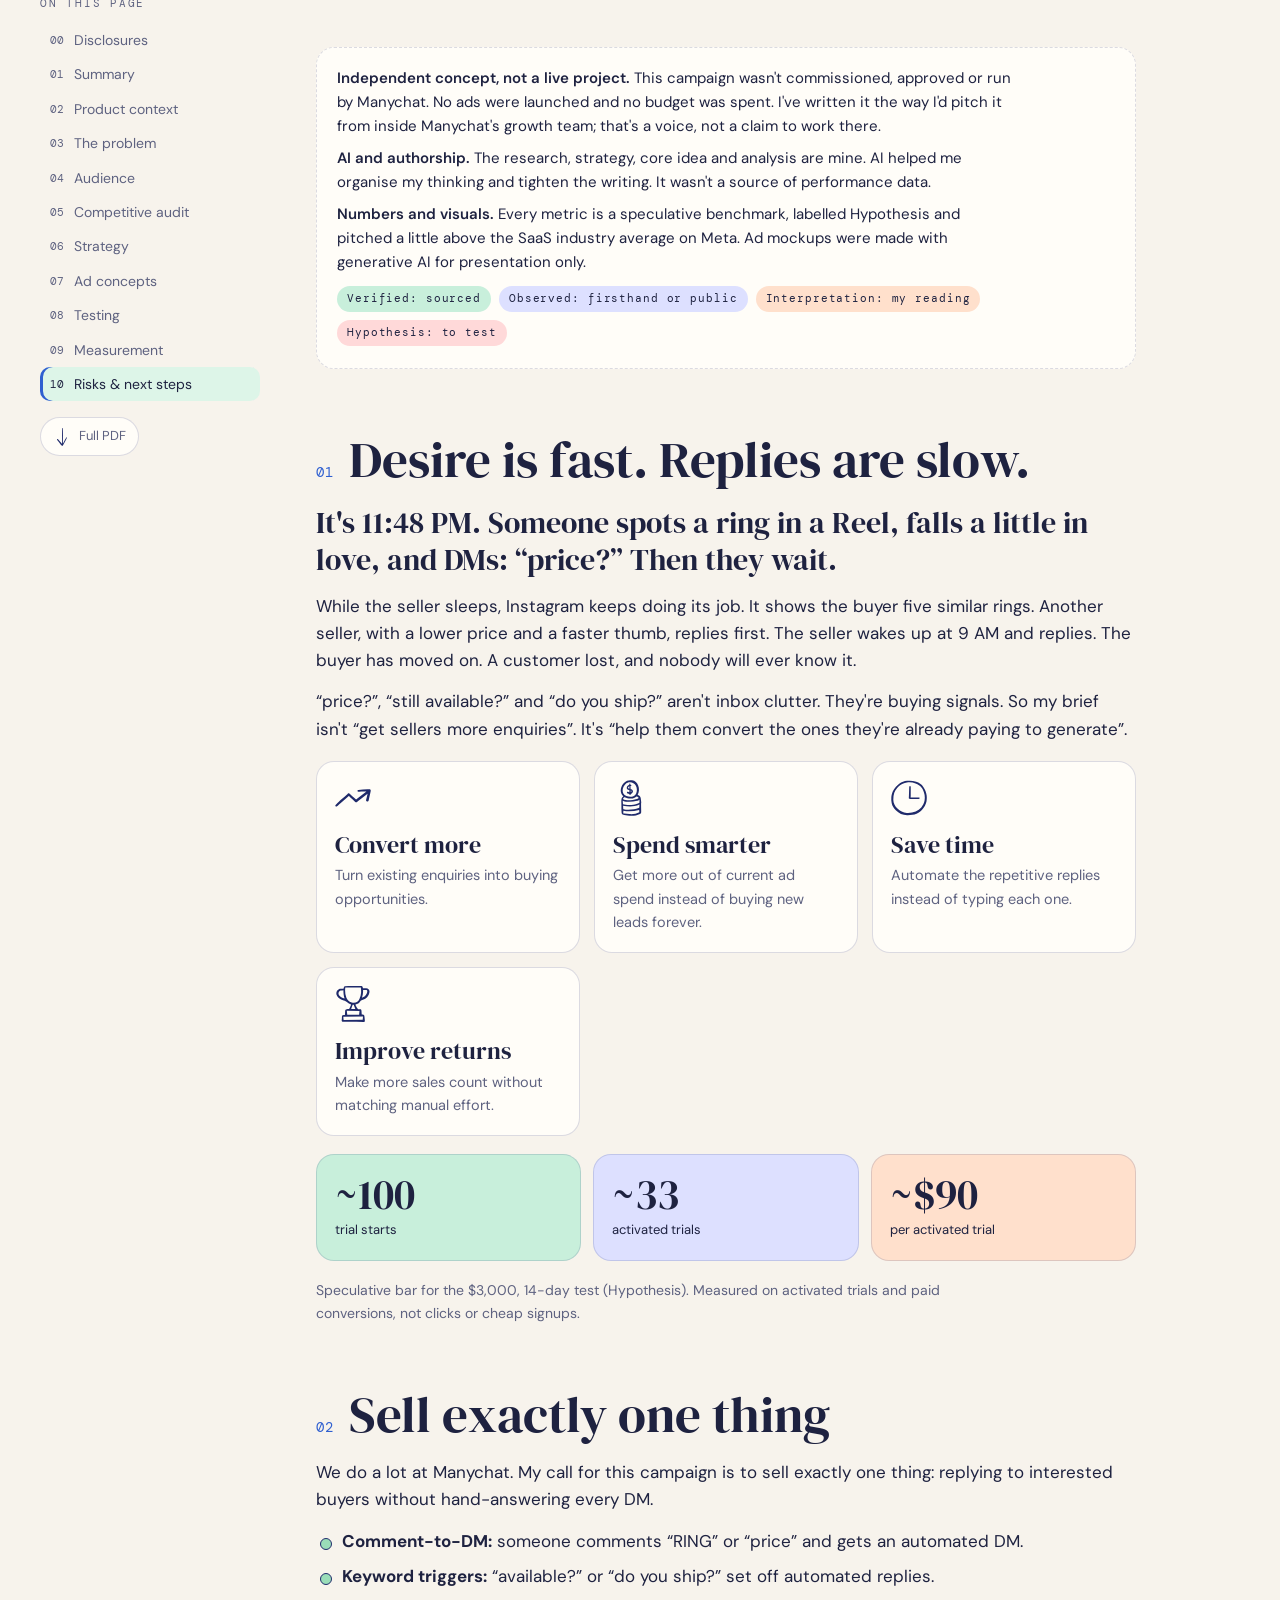
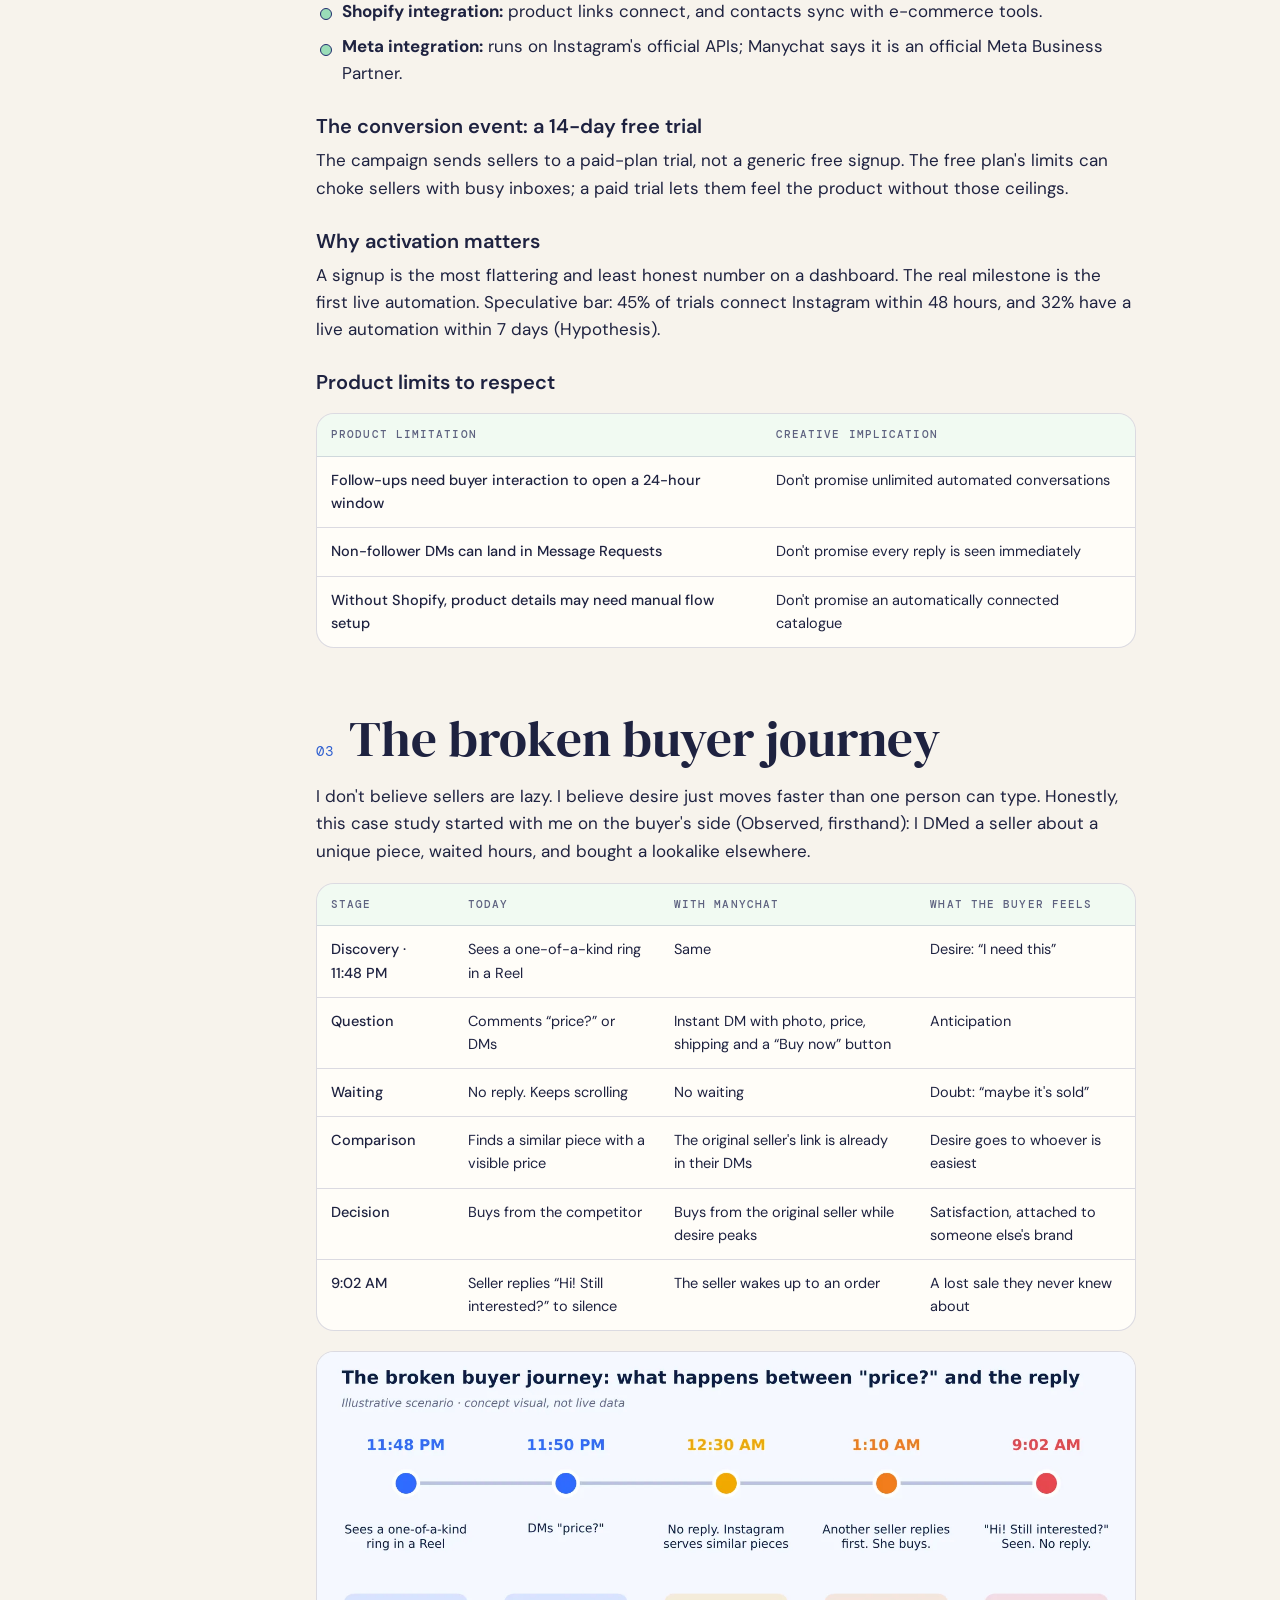
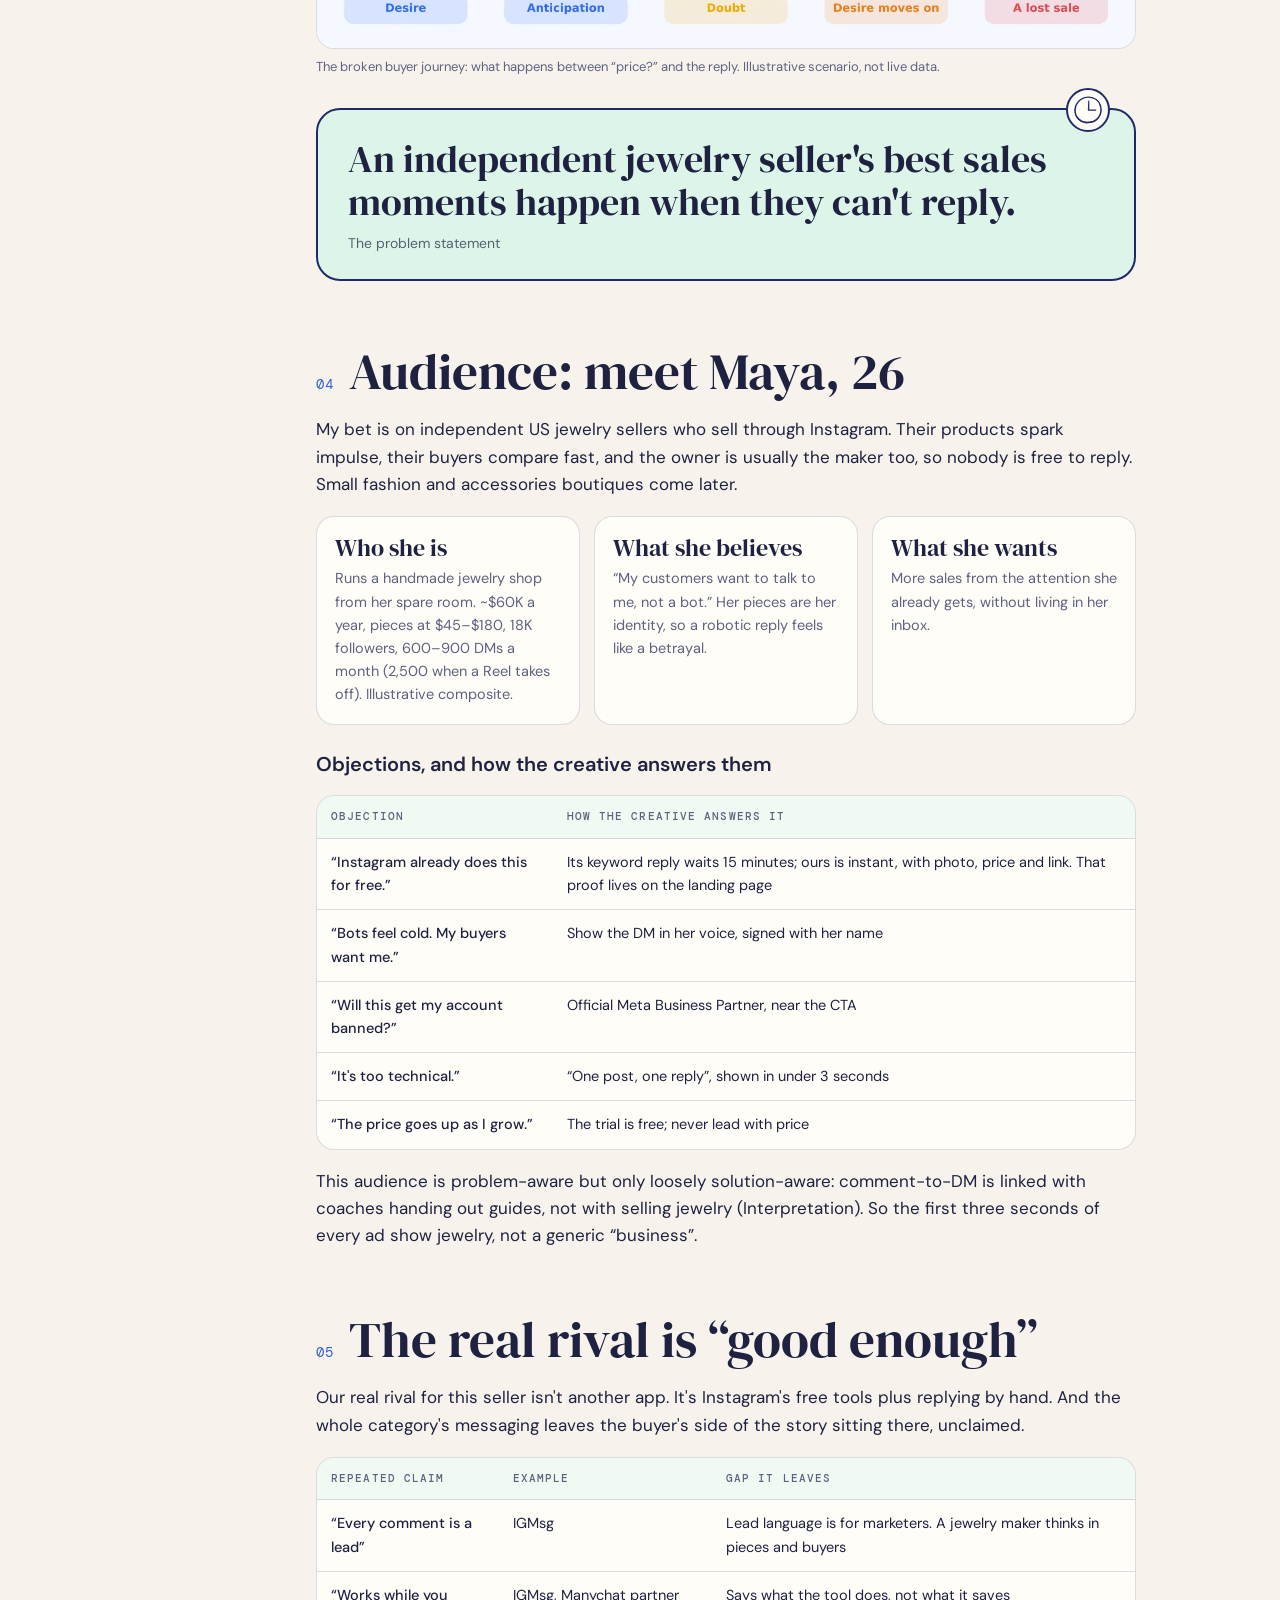
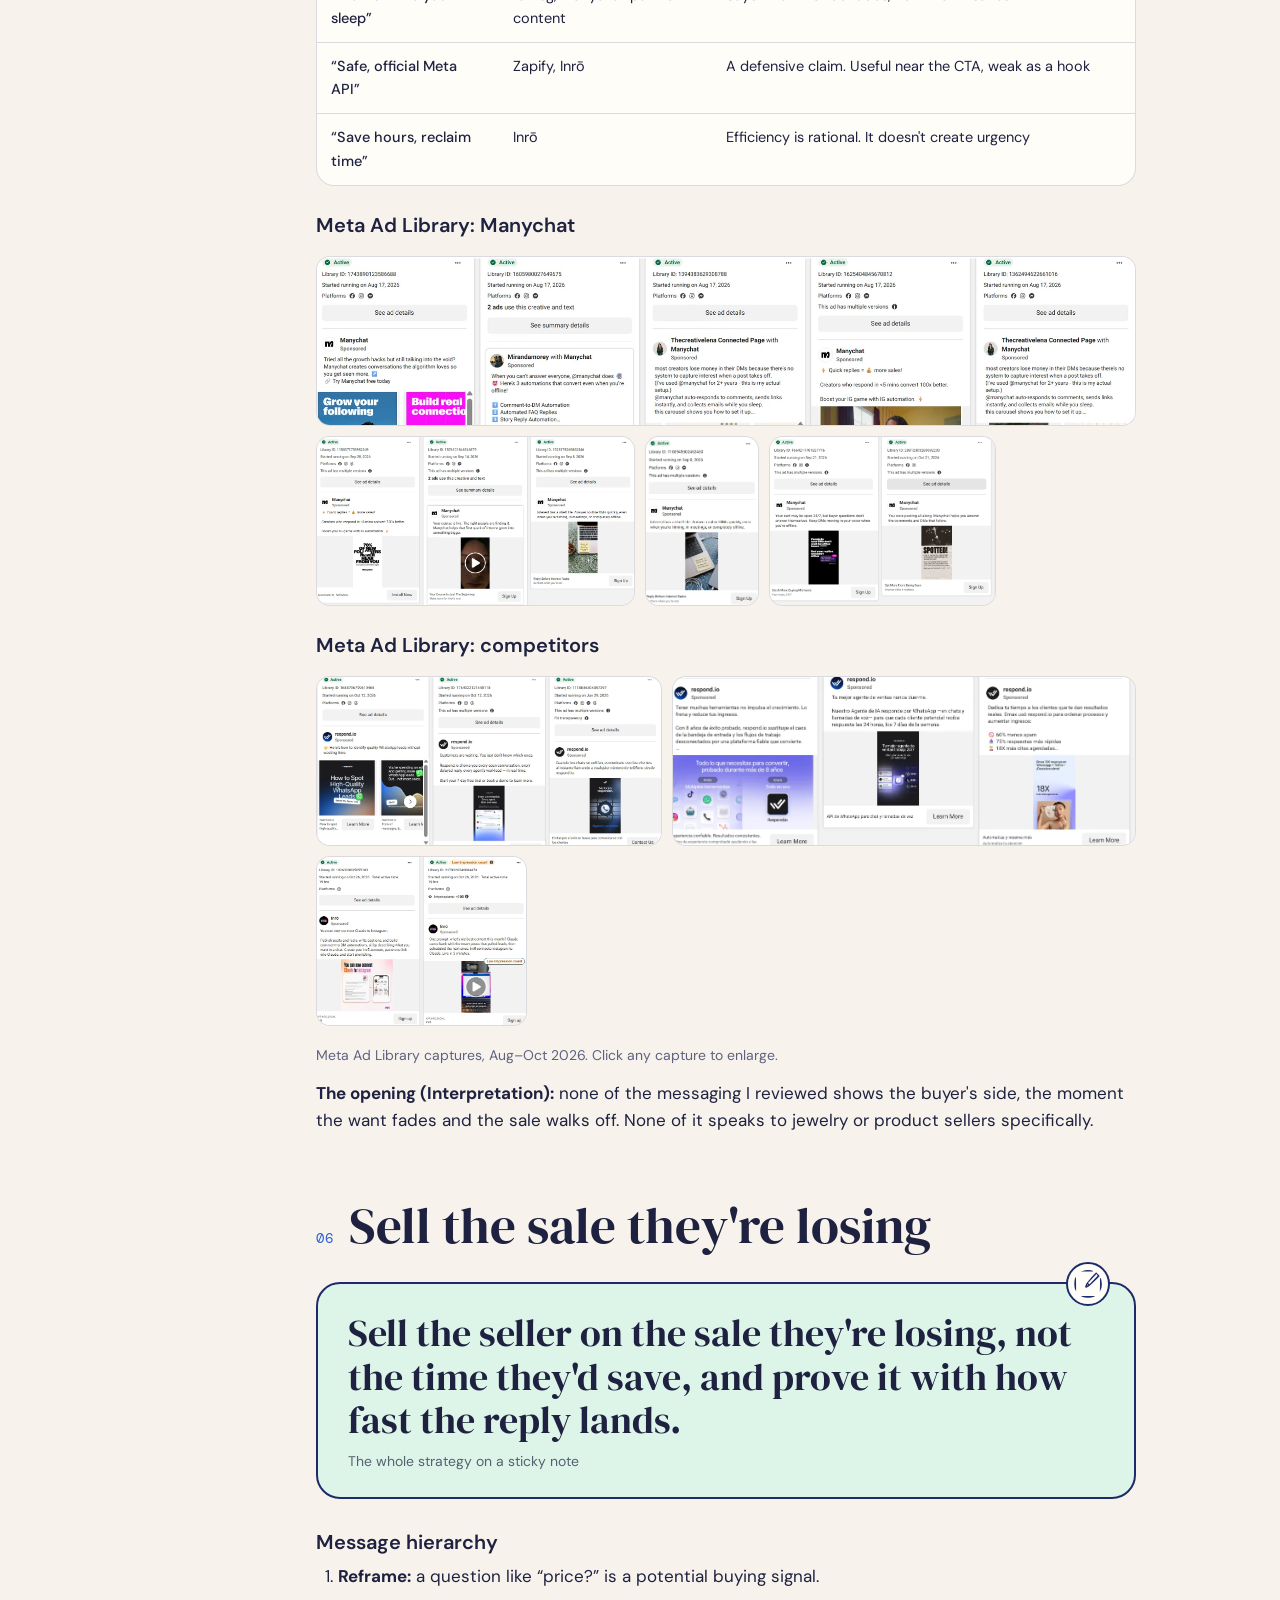
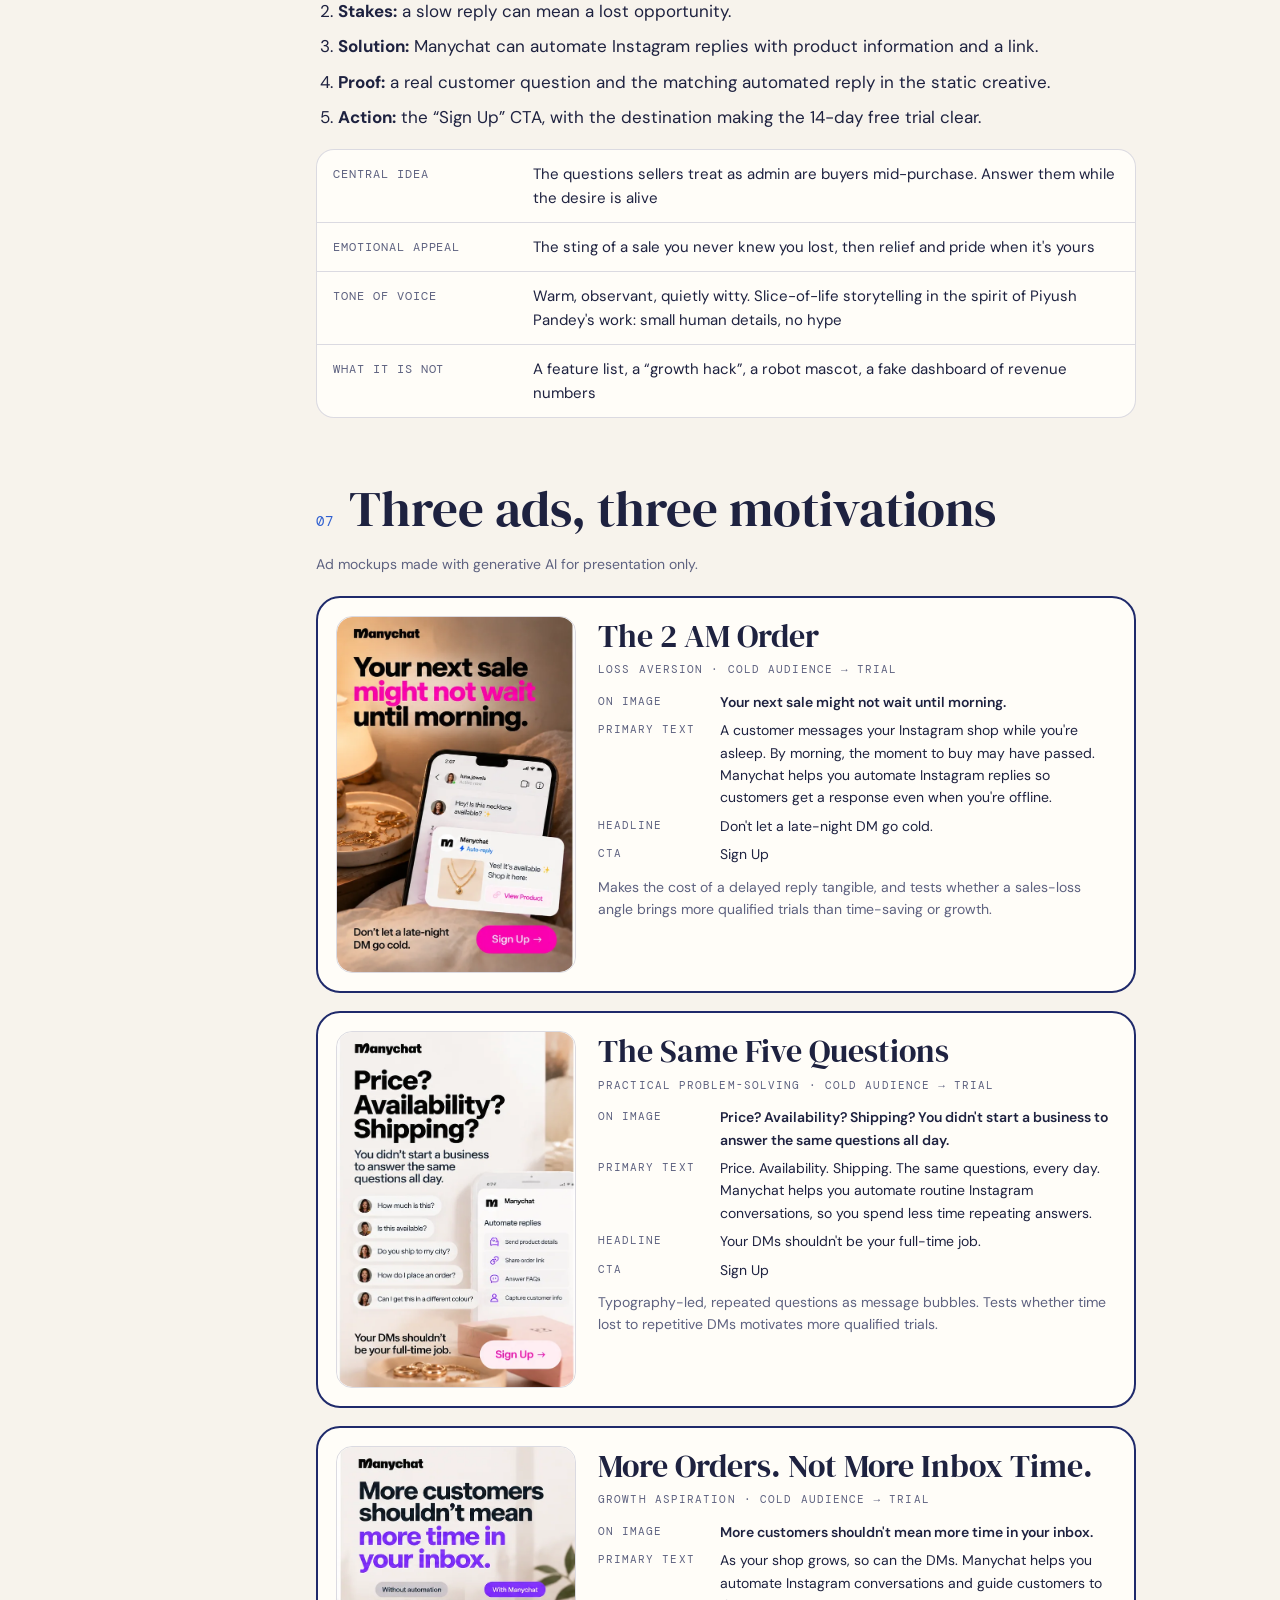
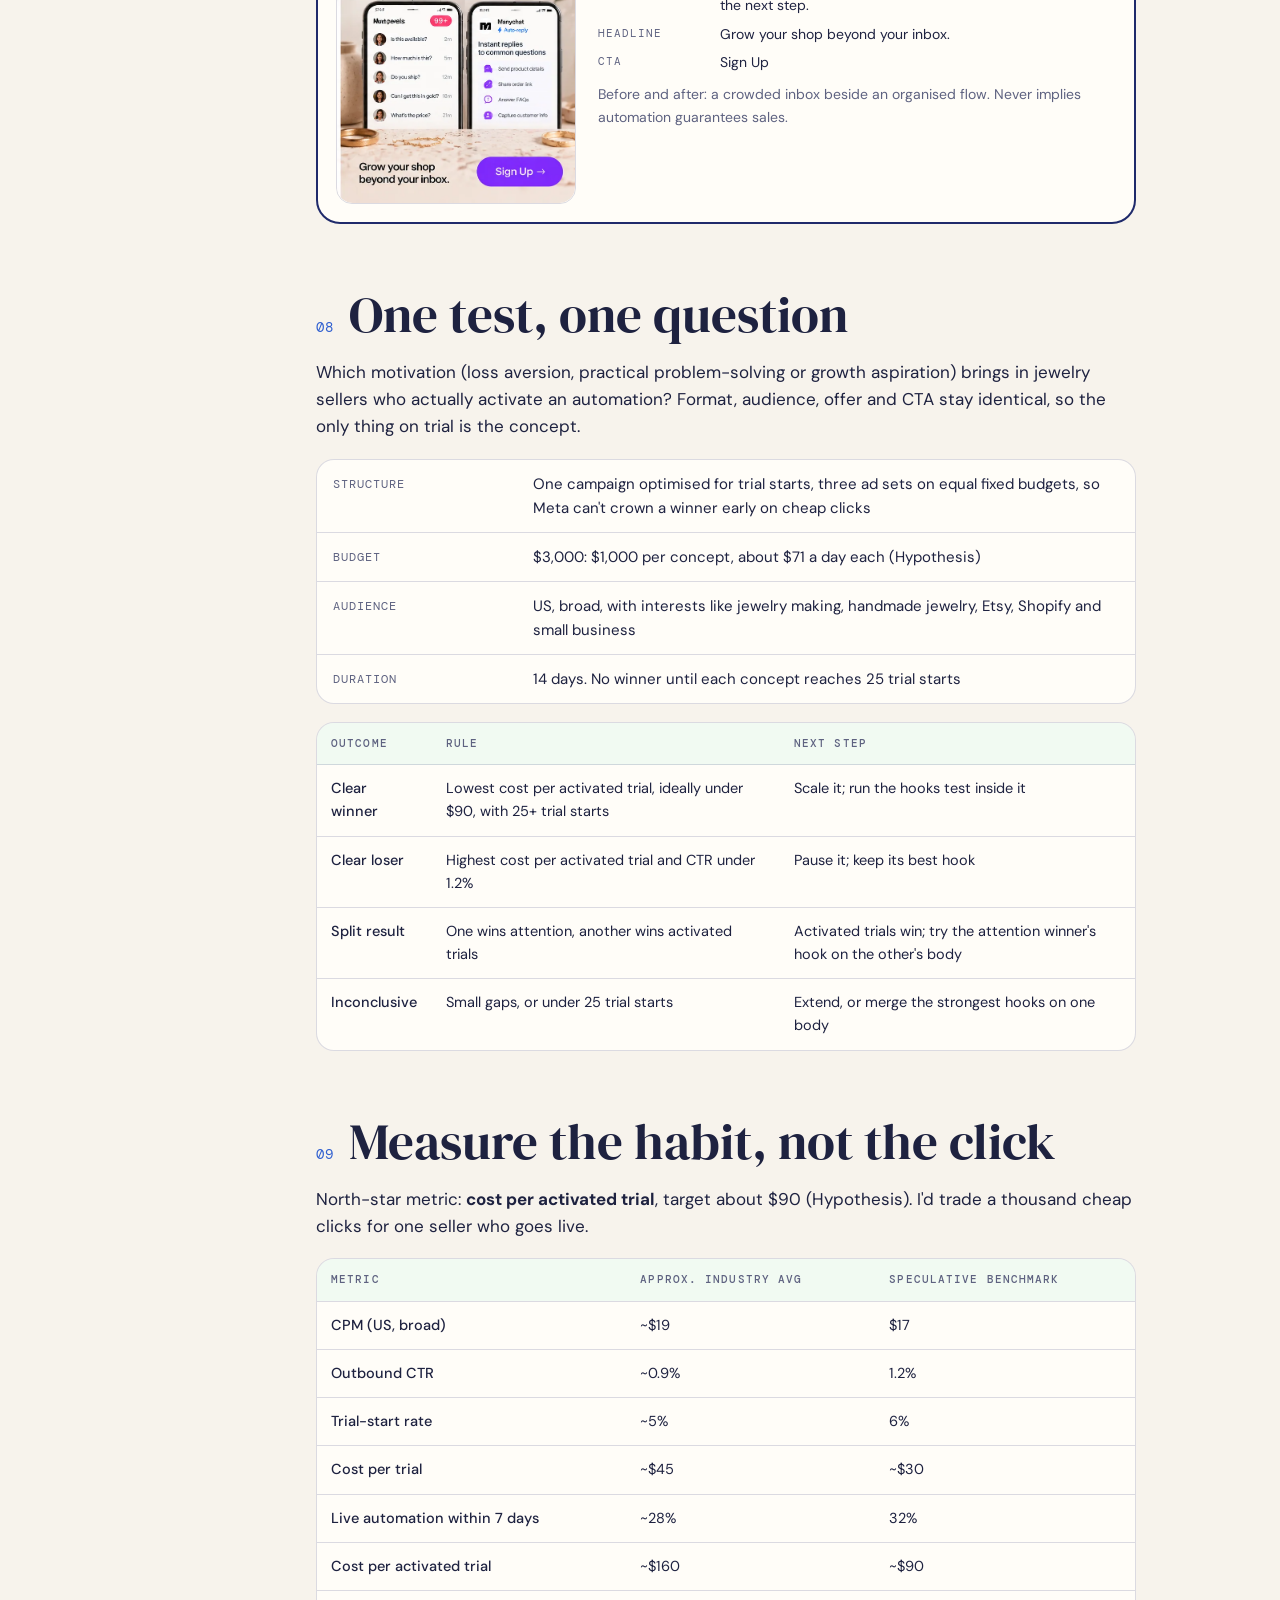
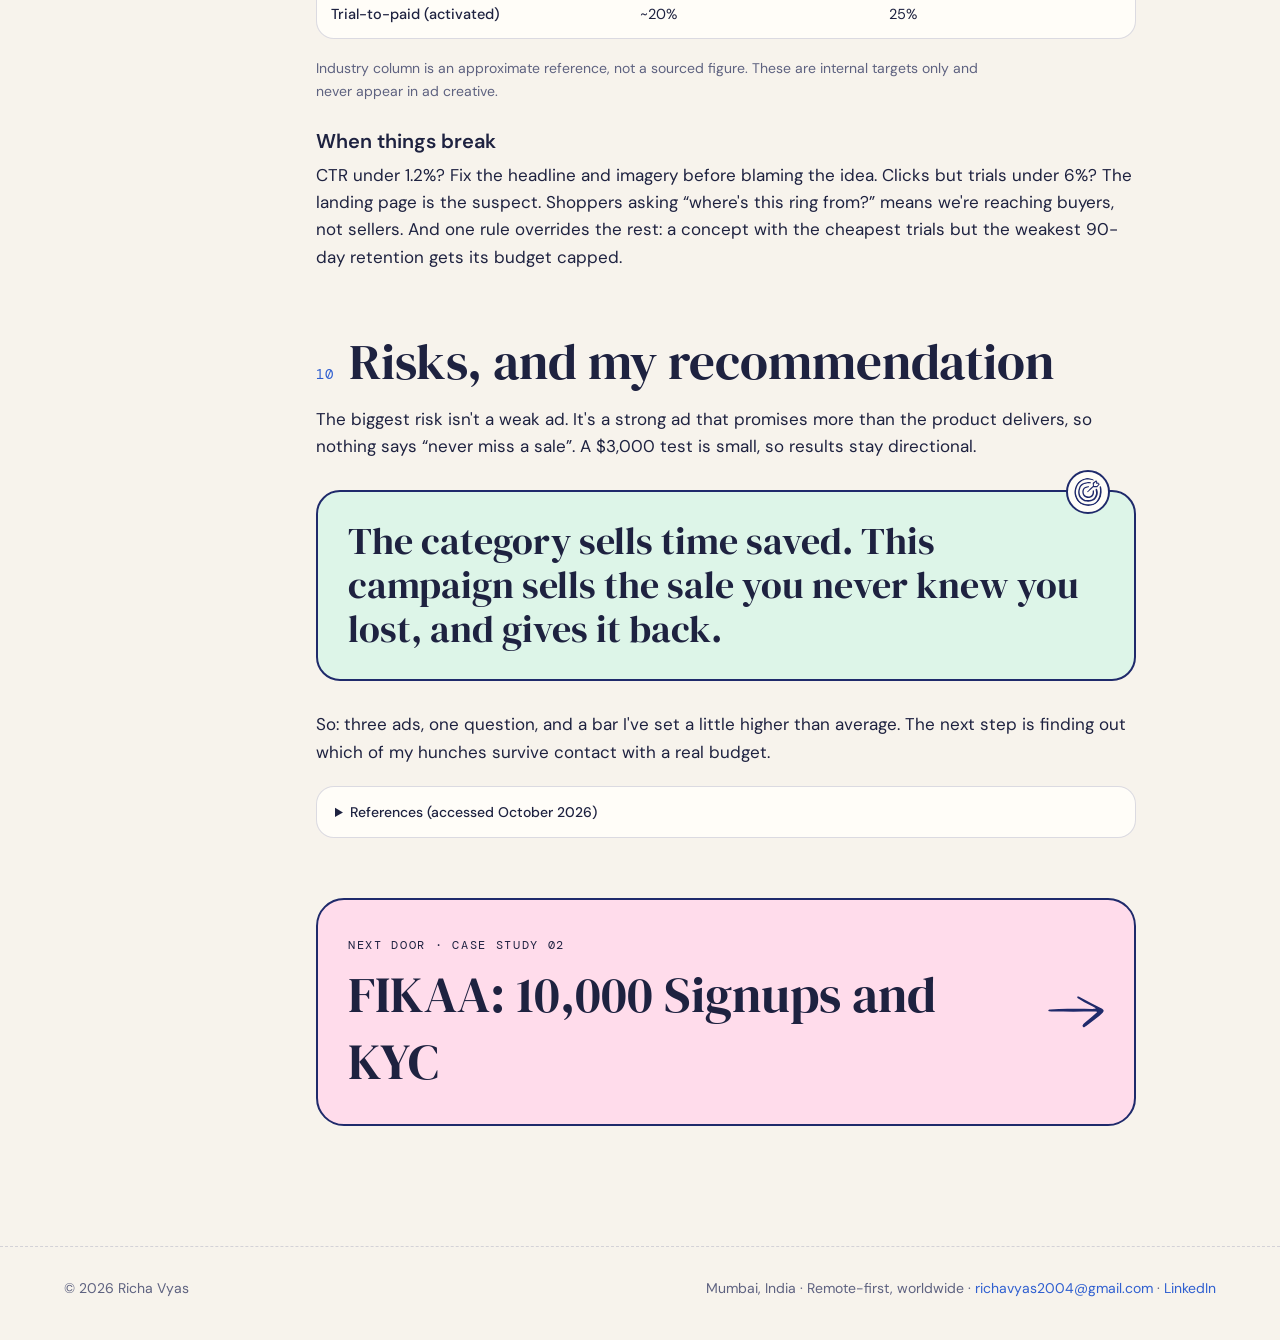
==== commit 7f5d63bd: "Portfolio update: work samples, wall of fame, contact form fix - New work-samples page grouped by ty" ====
--- a/case-study-1.html
+++ b/case-study-1.html
@@ -8,11 +8,11 @@
 <link rel="preconnect" href="https://fonts.googleapis.com"><link rel="preconnect" href="https://fonts.gstatic.com" crossorigin>
 <link href="https://fonts.googleapis.com/css2?family=Instrument+Serif:ital@0;1&family=DM+Sans:opsz,wght@9..40,400;9..40,500;9..40,600&family=DM+Mono:wght@400;500&family=Caveat:wght@500;700&display=swap" rel="stylesheet">
 <script>try{const t=localStorage.getItem("theme");if(t)document.documentElement.dataset.theme=t}catch(e){}</script>
-<link rel="stylesheet" href="site.css"><link rel="stylesheet" href="cs.css">
+<link rel="stylesheet" href="assets/site.css"><link rel="stylesheet" href="assets/cs.css">
 <style>body{--accent:var(--sage);--accent-soft:var(--sage-soft)}</style>
 </head>
 <body data-page="cs1">
-<script src="doodles.js"></script>
+<script src="assets/doodles.js"></script>
 <main>
 <header class="cs-hero wrap">
   <div class="tagline"><span>Case study 01</span><i></i><span>Manychat · Meta Ads · Creative strategy</span></div>
@@ -26,7 +26,7 @@
     <div><small>Status</small><b>Independent spec campaign</b></div>
   </div>
   <figure class="shot cs-cover">
-    <div class="shot__img" data-slot="mc-cover"><img src="mc-cover.webp" alt="Manychat project overview card: Every price? is a sale in progress"></div>
+    <div class="shot__img" data-slot="mc-cover"><img src="assets/img/mc-cover.webp" alt="Manychat project overview card: Every price? is a sale in progress"></div>
     <figcaption>Project overview card. Visual made with generative AI for presentation.</figcaption>
   </figure>
 </header>
@@ -45,7 +45,7 @@
     <a href="#testing"><span>08</span>Testing</a>
     <a href="#measure"><span>09</span>Measurement</a>
     <a href="#risks"><span>10</span>Risks &amp; next steps</a>
-    <a class="dl" href="manychat-dont-ghost-your-customer.pdf" target="_blank"><svg class="ic"><use href="#i-arrow-down"/></svg>Full PDF</a>
+    <a class="dl" href="assets/docs/manychat-dont-ghost-your-customer.pdf" target="_blank"><svg class="ic"><use href="#i-arrow-down"/></svg>Full PDF</a>
   </aside>
 
   <article>
@@ -109,7 +109,7 @@
         <tr><td>Decision</td><td>Buys from the competitor</td><td>Buys from the original seller while desire peaks</td><td>Satisfaction, attached to someone else's brand</td></tr>
         <tr><td>9:02 AM</td><td>Seller replies “Hi! Still interested?” to silence</td><td>The seller wakes up to an order</td><td>A lost sale they never knew about</td></tr>
       </tbody></table></div>
-      <figure class="shot"><div class="shot__img" data-slot="mc-journey"><img src="mc-journey.webp" alt="Buyer journey chart from 11:48 PM to 9:02 AM" loading="lazy"></div><figcaption>The broken buyer journey: what happens between “price?” and the reply. Illustrative scenario, not live data.</figcaption></figure>
+      <figure class="shot"><div class="shot__img" data-slot="mc-journey"><img src="assets/img/mc-journey.webp" alt="Buyer journey chart from 11:48 PM to 9:02 AM" loading="lazy"></div><figcaption>The broken buyer journey: what happens between “price?” and the reply. Illustrative scenario, not live data.</figcaption></figure>
       <div class="pull"><svg class="ic"><use href="#i-clock"/></svg>An independent jewelry seller's best sales moments happen when they can't reply.<small>The problem statement</small></div>
     </section>
 
@@ -142,9 +142,9 @@
         <tr><td>“Save hours, reclaim time”</td><td>Inrō</td><td>Efficiency is rational. It doesn't create urgency</td></tr>
       </tbody></table></div>
       <h3>Meta Ad Library: Manychat</h3>
-      <div class="shots" data-add="mc-lib"><figure class="shot"><div class="shot__img" data-slot="mc-lib-1"><img src="mc-lib-1.webp" alt="Manychat ads in the Meta Ad Library" loading="lazy"></div></figure><figure class="shot"><div class="shot__img" data-slot="mc-lib-2"><img src="mc-lib-2.webp" alt="Manychat ads in the Meta Ad Library" loading="lazy"></div></figure><figure class="shot"><div class="shot__img" data-slot="mc-lib-3"><img src="mc-lib-3.webp" alt="Manychat ads in the Meta Ad Library" loading="lazy"></div></figure><figure class="shot"><div class="shot__img" data-slot="mc-lib-4"><img src="mc-lib-4.webp" alt="Manychat ads in the Meta Ad Library" loading="lazy"></div></figure></div>
+      <div class="shots" data-add="mc-lib"><figure class="shot"><div class="shot__img" data-slot="mc-lib-1"><img src="assets/img/mc-lib-1.webp" alt="Manychat ads in the Meta Ad Library" loading="lazy"></div></figure><figure class="shot"><div class="shot__img" data-slot="mc-lib-2"><img src="assets/img/mc-lib-2.webp" alt="Manychat ads in the Meta Ad Library" loading="lazy"></div></figure><figure class="shot"><div class="shot__img" data-slot="mc-lib-3"><img src="assets/img/mc-lib-3.webp" alt="Manychat ads in the Meta Ad Library" loading="lazy"></div></figure><figure class="shot"><div class="shot__img" data-slot="mc-lib-4"><img src="assets/img/mc-lib-4.webp" alt="Manychat ads in the Meta Ad Library" loading="lazy"></div></figure></div>
       <h3>Meta Ad Library: competitors</h3>
-      <div class="shots" data-add="mc-comp"><figure class="shot"><div class="shot__img" data-slot="mc-comp-1"><img src="mc-comp-1.webp" alt="Competitor ads in the Meta Ad Library" loading="lazy"></div></figure><figure class="shot"><div class="shot__img" data-slot="mc-comp-2"><img src="mc-comp-2.webp" alt="Competitor ads in the Meta Ad Library" loading="lazy"></div></figure><figure class="shot"><div class="shot__img" data-slot="mc-comp-3"><img src="mc-comp-3.webp" alt="Competitor ads in the Meta Ad Library" loading="lazy"></div></figure></div>
+      <div class="shots" data-add="mc-comp"><figure class="shot"><div class="shot__img" data-slot="mc-comp-1"><img src="assets/img/mc-comp-1.webp" alt="Competitor ads in the Meta Ad Library" loading="lazy"></div></figure><figure class="shot"><div class="shot__img" data-slot="mc-comp-2"><img src="assets/img/mc-comp-2.webp" alt="Competitor ads in the Meta Ad Library" loading="lazy"></div></figure><figure class="shot"><div class="shot__img" data-slot="mc-comp-3"><img src="assets/img/mc-comp-3.webp" alt="Competitor ads in the Meta Ad Library" loading="lazy"></div></figure></div>
       <p style="font-size:14px;color:var(--muted)">Meta Ad Library captures, Aug–Oct 2026. Click any capture to enlarge.</p>
       <p><b>The opening (Interpretation):</b> none of the messaging I reviewed shows the buyer's side, the moment the want fades and the sale walks off. None of it speaks to jewelry or product sellers specifically.</p>
     </section>
@@ -172,15 +172,15 @@
       <h2><span class="n">07</span>Three ads, three motivations</h2>
       <p style="font-size:14px;color:var(--muted)">Ad mockups made with generative AI for presentation only.</p>
       <div class="ads">
-        <div class="ad"><div class="ph has-img" data-slot="mc-ad-1"><img src="mc-ad-1.webp" alt="Manychat ad concept 1 mockup" loading="lazy"></div><div>
+        <div class="ad"><div class="ph has-img" data-slot="mc-ad-1"><img src="assets/img/mc-ad-1.webp" alt="Manychat ad concept 1 mockup" loading="lazy"></div><div>
           <h3>The 2 AM Order</h3><p class="mot">Loss aversion · Cold audience → trial</p>
           <dl><dt>On image</dt><dd><b>Your next sale might not wait until morning.</b></dd><dt>Primary text</dt><dd>A customer messages your Instagram shop while you're asleep. By morning, the moment to buy may have passed. Manychat helps you automate Instagram replies so customers get a response even when you're offline.</dd><dt>Headline</dt><dd>Don't let a late-night DM go cold.</dd><dt>CTA</dt><dd>Sign Up</dd></dl>
           <p class="why">Makes the cost of a delayed reply tangible, and tests whether a sales-loss angle brings more qualified trials than time-saving or growth.</p></div></div>
-        <div class="ad"><div class="ph has-img" data-slot="mc-ad-2"><img src="mc-ad-2.webp" alt="Manychat ad concept 2 mockup" loading="lazy"></div><div>
+        <div class="ad"><div class="ph has-img" data-slot="mc-ad-2"><img src="assets/img/mc-ad-2.webp" alt="Manychat ad concept 2 mockup" loading="lazy"></div><div>
           <h3>The Same Five Questions</h3><p class="mot">Practical problem-solving · Cold audience → trial</p>
           <dl><dt>On image</dt><dd><b>Price? Availability? Shipping? You didn't start a business to answer the same questions all day.</b></dd><dt>Primary text</dt><dd>Price. Availability. Shipping. The same questions, every day. Manychat helps you automate routine Instagram conversations, so you spend less time repeating answers.</dd><dt>Headline</dt><dd>Your DMs shouldn't be your full-time job.</dd><dt>CTA</dt><dd>Sign Up</dd></dl>
           <p class="why">Typography-led, repeated questions as message bubbles. Tests whether time lost to repetitive DMs motivates more qualified trials.</p></div></div>
-        <div class="ad"><div class="ph has-img" data-slot="mc-ad-3"><img src="mc-ad-3.webp" alt="Manychat ad concept 3 mockup" loading="lazy"></div><div>
+        <div class="ad"><div class="ph has-img" data-slot="mc-ad-3"><img src="assets/img/mc-ad-3.webp" alt="Manychat ad concept 3 mockup" loading="lazy"></div><div>
           <h3>More Orders. Not More Inbox Time.</h3><p class="mot">Growth aspiration · Cold audience → trial</p>
           <dl><dt>On image</dt><dd><b>More customers shouldn't mean more time in your inbox.</b></dd><dt>Primary text</dt><dd>As your shop grows, so can the DMs. Manychat helps you automate Instagram conversations and guide customers to the next step.</dd><dt>Headline</dt><dd>Grow your shop beyond your inbox.</dd><dt>CTA</dt><dd>Sign Up</dd></dl>
           <p class="why">Before and after: a crowded inbox beside an organised flow. Never implies automation guarantees sales.</p></div></div>
@@ -239,8 +239,6 @@
   </article>
 </div>
 </main>
-<script src="site.js"></script>
-<script src="edits-case-study-1.js"></script>
-<script src="editor.js"></script>
+<script src="assets/site.js"></script>
 </body>
 </html>
--- a/assets/site.css
+++ b/assets/site.css
@@ -0,0 +1,136 @@
+@import url("https://fonts.googleapis.com/css2?family=DM+Serif+Display&text=0123456789&display=swap");
+/* Shared styles for every page: tokens, header, rope, buttons, doodles, footer */
+:root{
+  --bg:#F7F3EC; --bg2:#EFEBE3; --surface:#FFFDF8; --text:#1E2240; --muted:#5E6280;
+  --blue:#2F5FD0; --blue-deep:#1C3A8F; --ink:#1F2A6B; --line:rgba(31,42,107,.16);
+  --pink:#FFD9D9; --peach:#FFE0CC; --mint:#C8EFDB; --green:#86DFAE; --lav:#DDE0FF; --peri:#96A6FF; --lilac:#F8DDF8; --butter:#FFF1B8;
+  --rose:#D94A8C;--rose-soft:#FFDCEB;--grape:#B9A4F5;--grape-soft:#ECE5FF;--sage:#9ADDB8;--sage-soft:#DDF5E8;--sun:#F5D46A;--sun-soft:#FFF3C4;--apricot:#FFB88C;--apricot-soft:#FFE6D6;
+  --wall:#E9E4DA; --casing:#FBF8F2; --on-pastel:#1E2240;
+  --serif:"DM Serif Display","Instrument Serif",Georgia,serif; --sans:"DM Sans",system-ui,sans-serif; --mono:"DM Mono",ui-monospace,monospace; --hand:"Caveat",cursive;
+}
+:root[data-theme="dark"]{
+  --bg:#10142B; --bg2:#141936; --surface:#1C2246; --text:#F2EEE6; --muted:#A9AECB;
+  --blue:#8EA6FF; --blue-deep:#AFC0FF; --ink:#C9D3FF; --line:rgba(201,211,255,.18); --wall:#181D3C; --casing:#252B55;
+}
+::view-transition-old(root),::view-transition-new(root){animation:none;mix-blend-mode:normal}
+*{box-sizing:border-box;margin:0;padding:0}
+html{scroll-behavior:smooth}
+body{background:var(--bg);color:var(--text);font-family:var(--sans);font-size:17px;line-height:1.6;overflow-x:hidden}
+a{color:inherit;text-decoration:none}
+button{font:inherit;color:inherit;background:none;border:0;cursor:pointer}
+img{display:block;max-width:100%}
+.wrap{max-width:1200px;margin:0 auto;padding:0 24px}
+h1,h2,h3{font-family:var(--serif);font-weight:400;line-height:1.04}
+h2{font-size:clamp(40px,5.6vw,72px)}
+em{font-style:italic;color:var(--blue)}
+.eyebrow{font-size:13px;letter-spacing:.24em;text-transform:uppercase;color:var(--blue);font-weight:600}
+.mono{font-family:var(--mono)}
+section{position:relative}
+
+/* doodle icons (from your pack) */
+.ic{width:48px;height:48px;color:var(--ink);flex:none}
+.doodle{position:absolute;pointer-events:none;animation:float 7s ease-in-out infinite;color:var(--ink);opacity:.9}
+@keyframes float{50%{translate:0 -10px;rotate:4deg}}
+
+/* header */
+nav.top{position:fixed;top:0;left:0;right:0;z-index:60;transition:background .4s}
+nav.top.scrolled{background:color-mix(in srgb,var(--bg) 88%,transparent);backdrop-filter:blur(8px);border-bottom:1.5px dashed var(--line)}
+nav.top .wrap{display:flex;align-items:center;justify-content:space-between;height:70px;padding-right:110px;gap:16px}
+.logo{font-family:var(--hand);font-size:32px;font-weight:700;color:var(--blue);flex:none}
+.links{display:flex;gap:2px;list-style:none;align-items:center}
+.links>li{position:relative}
+.links{gap:6px}
+.links>li>a{--c:var(--lav);display:block;padding:8px 16px;border-radius:999px;font-size:14.5px;font-weight:500;white-space:nowrap;transition:background .2s,color .2s,transform .2s;background:var(--c);color:var(--on-pastel);border:1.5px solid transparent}
+.links>li>a:hover{transform:translateY(-1px);border-color:var(--ink)}
+.links>li>a.on{background:var(--blue);color:#fff;border-color:var(--blue);box-shadow:2px 2px 0 var(--ink)}
+:root[data-theme="dark"] .links>li>a.on{color:#10142B}
+.links>li:nth-child(1)>a{--c:#DCE3FF}.links>li:nth-child(2)>a{--c:var(--sage-soft)}.links>li:nth-child(3)>a{--c:var(--sun-soft)}.links>li:nth-child(4)>a{--c:var(--rose-soft)}
+.links .drop a.cur{background:var(--blue);color:#fff}
+.links .drop a.cur small{color:rgba(255,255,255,.8)}
+.links .drop a{display:block;padding:8px 10px;transition:background .2s}
+.links .drop a:hover{background:var(--lav);color:var(--on-pastel)}
+.links .drop{position:absolute;top:100%;left:0;min-width:230px;padding:8px;background:var(--surface);border:1.5px solid var(--line);border-radius:16px;box-shadow:0 12px 30px rgba(31,42,107,.12);list-style:none;opacity:0;transform:translateY(6px);pointer-events:none;transition:.2s}
+.links li:hover .drop,.links li:focus-within .drop{opacity:1;transform:none;pointer-events:auto}
+.links .drop a{border-radius:10px}
+.links .drop small{display:block;font-size:12px;color:var(--muted)}
+.chips{display:flex;gap:8px;align-items:center}
+.chip{display:inline-flex;align-items:center;gap:8px;padding:6px 12px;border-radius:999px;border:1.5px solid var(--line);background:var(--surface);font-size:13px;white-space:nowrap}
+.chip .lbl{color:var(--muted)}
+.chip b{font-family:var(--mono);font-weight:500;font-size:13px}
+.live{width:8px;height:8px;border-radius:50%;background:#2DBE6C;animation:ping 2s infinite;flex:none}
+@keyframes ping{0%{box-shadow:0 0 0 0 rgba(45,190,108,.5)}70%{box-shadow:0 0 0 8px rgba(45,190,108,0)}100%{box-shadow:0 0 0 0 rgba(45,190,108,0)}}
+.menu-btn{display:none;padding:8px 14px;border:1.5px solid var(--line);border-radius:999px;font-size:14px;background:var(--surface)}
+.mmenu{position:fixed;inset:0;z-index:65;background:var(--bg);padding:100px 24px 40px;display:flex;flex-direction:column;gap:6px;opacity:0;pointer-events:none;transition:opacity .3s}
+.mmenu.open{opacity:1;pointer-events:auto}
+.mmenu a{font-family:var(--serif);font-size:38px;line-height:1.2}
+.mmenu small{font-family:var(--sans);font-size:14px;color:var(--muted);margin-left:8px}
+
+/* rope */
+#ropeCv{position:fixed;top:0;right:0;width:140px;height:420px;z-index:70;pointer-events:none}
+#ropeHit{position:fixed;left:0;top:0;z-index:71;width:46px;height:58px;margin:-12px 0 0 -23px;cursor:grab;touch-action:none;border-radius:50%;user-select:none}
+#ropeHit:active{cursor:grabbing}
+.rope-hint{position:fixed;top:150px;right:92px;z-index:70;font-family:var(--hand);font-size:22px;color:var(--blue);transform:rotate(-6deg);pointer-events:none;transition:opacity .4s}
+
+/* buttons */
+.btns{display:flex;gap:12px;margin-top:30px;flex-wrap:wrap}
+.btn{display:inline-flex;align-items:center;gap:8px;padding:14px 24px;border-radius:999px;font-weight:500;border:1.8px solid var(--blue);transition:transform .2s,box-shadow .2s}
+.btn:hover{transform:translate(-2px,-2px);box-shadow:4px 4px 0 var(--ink)}
+.btn.solid{background:var(--blue);color:#fff}
+:root[data-theme="dark"] .btn.solid{color:#10142B}
+.btn.ghost{color:var(--blue)}
+.back{position:fixed;left:20px;bottom:20px;z-index:55;display:inline-flex;align-items:center;gap:8px;padding:10px 16px;border-radius:999px;background:var(--surface);border:1.5px solid var(--line);font-size:14px;box-shadow:0 6px 20px rgba(31,42,107,.12);transition:transform .2s}
+.back:hover{transform:translateX(-3px)}
+.back .ic{width:20px;height:20px}
+
+/* page enter (after walking through a door) */
+.enter-veil{position:fixed;inset:0;z-index:250;pointer-events:none;background:var(--veil,#FFFDF6);transition:opacity .9s ease .15s}
+.enter-veil.out{opacity:0}
+body.entering main{animation:rise .9s cubic-bezier(.2,.8,.2,1) both .2s}
+@keyframes rise{from{opacity:0;transform:translateY(30px) scale(.985)}}
+
+/* footer */
+footer a{color:var(--blue)}
+footer{padding:30px 0 40px;border-top:1.5px dashed var(--line);color:var(--muted);font-size:14px}
+footer .wrap{display:flex;justify-content:space-between;gap:16px;flex-wrap:wrap}
+
+/* lightbox (shared) */
+.lightbox{position:fixed;inset:0;z-index:300;background:rgba(16,20,43,.78);backdrop-filter:blur(6px);display:flex;align-items:center;justify-content:center;padding:24px;opacity:0;pointer-events:none;transition:opacity .35s}
+.lightbox.open{opacity:1;pointer-events:auto}
+.lightbox .big{width:min(760px,92vw);transform:scale(.85);transition:transform .45s cubic-bezier(.2,.9,.3,1.2)}
+.lightbox.open .big{transform:scale(1)}
+.lightbox .close{position:absolute;top:20px;right:24px;color:#fff;border:1.5px solid #fff;border-radius:999px;padding:8px 16px}
+
+/* images: figures, slots */
+.shot{margin:20px 0}
+.shot__img{border-radius:18px;overflow:hidden;border:1.5px solid var(--line);background:var(--surface);cursor:zoom-in}
+.shot__img img{width:100%;height:auto}
+.shot figcaption{font-size:13px;color:var(--muted);margin-top:8px}
+.shots{display:grid;grid-template-columns:repeat(auto-fit,minmax(240px,1fr));gap:14px;margin:18px 0;align-items:start}
+.shots .shot{margin:0}
+.ph.has-img{padding:0;border:0;background:none;aspect-ratio:auto!important;overflow:hidden;cursor:zoom-in}
+.ph.has-img img{width:100%;height:auto;border-radius:inherit}
+.lightbox .big img{width:100%;max-height:86vh;object-fit:contain;border-radius:12px;background:#fff}
+.lightbox .big:has(>img){width:min(1200px,94vw)}
+
+/* image placeholder */
+.ph{position:relative;display:flex;flex-direction:column;align-items:center;justify-content:center;gap:8px;text-align:center;padding:20px;border:2px dashed var(--line);border-radius:20px;background:repeating-linear-gradient(-45deg,transparent 0 12px,rgba(31,42,107,.035) 12px 24px);color:var(--muted);font-size:14px}
+.ph .ic{width:42px;height:42px;opacity:.7}
+
+.reveal{opacity:0;transform:translateY(26px);transition:opacity .8s,transform .8s}
+.reveal.in{opacity:1;transform:none}
+
+@media (max-width:1320px){nav.top .chips .hide-md{display:none}}
+@media (max-width:1100px){
+  .links{display:none}
+  .menu-btn{display:inline-flex}
+}
+@media (max-width:900px){
+  nav.top .chips .hide-sm{display:none}
+  nav.top .wrap{padding-right:80px}
+  .rope-hint{display:none}
+}
+@media (max-width:520px){
+  .wrap{padding:0 16px}
+  nav.top .chips .chip{display:none}
+}
+@media (prefers-reduced-motion:reduce){*{animation:none!important;transition:none!important}}
--- a/assets/cs.css
+++ b/assets/cs.css
@@ -0,0 +1,128 @@
+/* Case study + teardown template */
+.cs-hero{padding:130px 0 40px;position:relative;overflow:hidden}
+.cs-hero .tagline{display:flex;align-items:center;gap:12px;font-family:var(--mono);font-size:12px;letter-spacing:.16em;text-transform:uppercase;color:var(--blue)}
+.cs-hero .tagline i{width:40px;height:1.5px;background:var(--blue)}
+.cs-cover{margin-top:28px}
+.cs-cover .shot__img{border:2px solid var(--ink);border-radius:28px;background:var(--accent-soft);box-shadow:8px 8px 0 var(--accent)}
+.cs-hero h1{font-size:clamp(54px,9vw,128px);letter-spacing:-.01em;margin:18px 0 10px}
+.cs-hero .dek{font-family:var(--serif);font-size:clamp(24px,2.6vw,34px);line-height:1.2;max-width:880px}
+.cs-hero .lede{max-width:720px;color:var(--muted);margin-top:18px;font-size:18px}
+.meta{display:grid;grid-template-columns:repeat(4,1fr);gap:0;margin-top:36px;border:1.5px solid var(--line);border-radius:20px;overflow:hidden;background:var(--surface)}
+.meta div{padding:16px 18px;border-right:1.5px solid var(--line)}
+.meta div:last-child{border-right:0}
+.meta small{display:block;font-family:var(--mono);font-size:11px;letter-spacing:.14em;text-transform:uppercase;color:var(--muted)}
+.meta b{font-weight:500;font-size:15px;line-height:1.35;display:block;margin-top:4px}
+.cover{margin-top:28px;aspect-ratio:16/7;border-radius:28px;background:var(--accent-soft);border:2px solid var(--ink);position:relative;overflow:hidden;display:flex;align-items:center;justify-content:center;text-align:center;padding:30px}
+.cover .big{font-family:var(--serif);font-size:clamp(34px,5vw,76px);line-height:1;color:var(--on-pastel);max-width:900px;position:relative;z-index:1}
+.cover .note{position:absolute;bottom:14px;right:18px;font-size:12px;color:#4B5070;font-family:var(--mono)}
+.cover .ic{position:absolute;color:#1F2A6B;opacity:.7}
+
+.cs-body{display:grid;grid-template-columns:220px 1fr;gap:56px;padding:40px 0 120px}
+.toc{position:sticky;top:96px;align-self:start;font-size:14px}
+.toc p{font-family:var(--mono);font-size:11px;letter-spacing:.16em;text-transform:uppercase;color:var(--muted);margin-bottom:10px}
+.toc a{display:flex;gap:10px;padding:6px 10px;border-radius:10px;color:var(--muted);transition:.2s}
+.toc a span{font-family:var(--mono);font-size:11px;padding-top:3px}
+.toc a:hover{color:var(--text)}
+.toc a.on{background:var(--accent-soft);color:var(--on-pastel);box-shadow:inset 3px 0 0 var(--blue)}
+.toc .dl{margin-top:16px;display:inline-flex;gap:8px;align-items:center;padding:8px 12px;border:1.5px solid var(--line);border-radius:999px;font-size:13px;background:var(--surface)}
+.toc .dl .ic{width:18px;height:18px}
+
+article{min-width:0;max-width:820px}
+article section{padding-top:34px;margin-bottom:30px;scroll-margin-top:80px}
+article h2{font-size:clamp(34px,4vw,52px);margin-bottom:18px;display:flex;gap:14px;align-items:baseline}
+article h2 .n{font-family:var(--mono);font-size:14px;color:var(--blue);letter-spacing:.1em}
+article h3{font-family:var(--sans);font-weight:600;font-size:20px;margin:26px 0 8px;line-height:1.3}
+article p{margin:0 0 14px;max-width:68ch}
+article p.big{font-family:var(--serif);font-size:clamp(24px,2.4vw,30px);line-height:1.25;max-width:none}
+article ul.list{margin:0 0 16px 0;list-style:none;display:grid;gap:8px}
+article ul.list li{padding-left:26px;position:relative}
+article ul.list li::before{content:"";position:absolute;left:4px;top:.62em;width:10px;height:10px;border-radius:50%;background:var(--accent);border:1.5px solid var(--ink)}
+article ol.list{padding-left:22px;display:grid;gap:8px;margin-bottom:16px}
+
+.callout{border:1.5px dashed var(--line);border-radius:18px;padding:18px 20px;background:var(--surface);margin:18px 0;font-size:15px}
+.callout b{font-weight:600}
+.callout p{margin-bottom:8px}.callout p:last-child{margin:0}
+.labels{display:flex;flex-wrap:wrap;gap:8px;margin:12px 0 4px}
+.lab{font-family:var(--mono);font-size:11px;letter-spacing:.08em;padding:4px 10px;border-radius:999px;color:var(--on-pastel)}
+.lab.v{background:var(--mint)}.lab.o{background:var(--lav)}.lab.i{background:var(--peach)}.lab.h{background:var(--pink)}
+
+.kv{display:grid;grid-template-columns:200px 1fr;border:1.5px solid var(--line);border-radius:18px;overflow:hidden;margin:18px 0;background:var(--surface)}
+.kv dt,.kv dd{padding:12px 16px;border-bottom:1.5px solid var(--line);font-size:15px}
+.kv dt{font-family:var(--mono);font-size:12px;letter-spacing:.08em;text-transform:uppercase;color:var(--muted);padding-top:15px}
+.kv dt:nth-last-of-type(1),.kv dd:last-child{border-bottom:0}
+
+.tw{overflow-x:auto;margin:18px 0;border:1.5px solid var(--line);border-radius:18px;background:var(--surface)}
+table.t{width:100%;border-collapse:collapse;font-size:14.5px;min-width:560px}
+table.t th{text-align:left;font-family:var(--mono);font-weight:500;font-size:11px;letter-spacing:.1em;text-transform:uppercase;color:var(--muted);padding:12px 14px;border-bottom:1.5px solid var(--line);background:color-mix(in srgb,var(--accent-soft) 40%,transparent)}
+table.t td{padding:12px 14px;border-bottom:1px solid var(--line);vertical-align:top}
+table.t tr:last-child td{border-bottom:0}
+table.t td:first-child{font-weight:500}
+
+.pull{margin:30px 0;padding:28px 30px;border-radius:24px;background:var(--accent-soft);color:var(--on-pastel);font-family:var(--serif);font-size:clamp(26px,3vw,38px);line-height:1.15;position:relative;border:2px solid var(--ink)}
+.pull .ic{position:absolute;top:-22px;right:24px;width:44px;height:44px;color:#1F2A6B;background:var(--surface);border-radius:50%;padding:6px;border:2px solid var(--ink)}
+.pull small{display:block;font-family:var(--sans);font-size:14px;margin-top:10px;opacity:.7}
+
+.stats{display:grid;grid-template-columns:repeat(auto-fit,minmax(150px,1fr));gap:12px;margin:18px 0}
+.stat{border-radius:18px;padding:18px;color:var(--on-pastel);border:1.5px solid rgba(31,42,107,.15)}
+.stat b{display:block;font-family:var(--serif);font-weight:400;font-size:42px;line-height:1}
+.stat span{font-size:13px}
+.stat:nth-child(5n+1){background:var(--mint)}.stat:nth-child(5n+2){background:var(--lav)}.stat:nth-child(5n+3){background:var(--peach)}.stat:nth-child(5n+4){background:var(--pink)}.stat:nth-child(5n+5){background:var(--butter)}
+
+.ads{display:grid;gap:18px;margin:20px 0}
+.ad{display:grid;grid-template-columns:240px 1fr;gap:22px;border:2px solid var(--ink);border-radius:24px;padding:18px;background:var(--surface)}
+.ad .ph{aspect-ratio:4/5;border-radius:16px}
+.ad .ph.has-img{border:1.5px solid var(--line);align-self:start}
+.ad h3{margin:0;font-family:var(--serif);font-weight:400;font-size:32px}
+.ad .mot{font-family:var(--mono);font-size:11px;letter-spacing:.1em;text-transform:uppercase;color:var(--muted);margin:4px 0 12px}
+.ad dl{display:grid;grid-template-columns:110px 1fr;gap:6px 12px;font-size:14px;margin-bottom:10px}
+.ad dt{font-family:var(--mono);font-size:10.5px;letter-spacing:.1em;text-transform:uppercase;color:var(--muted);padding-top:3px}
+.ad dd b{font-weight:600}
+.ad .why{font-size:14px;color:var(--muted);margin:0}
+
+.cols{display:grid;grid-template-columns:repeat(auto-fit,minmax(220px,1fr));gap:14px;margin:18px 0}
+.card{border:1.5px solid var(--line);border-radius:18px;padding:18px;background:var(--surface)}
+.card h4{font-family:var(--serif);font-weight:400;font-size:24px;line-height:1.1;margin-bottom:6px}
+.card p{font-size:14.5px;margin:0;color:var(--muted)}
+.card .ic{width:36px;height:36px;margin-bottom:8px}
+
+.gallery{display:grid;grid-template-columns:repeat(auto-fit,minmax(200px,1fr));gap:14px;margin:18px 0}
+.gallery .ph{aspect-ratio:4/5}
+.shots[data-add],div[data-add]{min-height:10px}
+
+details.refs{margin-top:20px;border:1.5px solid var(--line);border-radius:18px;padding:14px 18px;background:var(--surface);font-size:14px}
+details.refs summary{cursor:pointer;font-weight:500}
+details.refs ul{margin:12px 0 0 18px;display:grid;gap:4px;color:var(--muted)}
+
+.next{display:grid;grid-template-columns:1fr auto;align-items:center;gap:20px;margin-top:60px;padding:30px;border-radius:28px;background:var(--next,var(--lav));color:var(--on-pastel);border:2px solid var(--ink);transition:transform .3s,box-shadow .3s}
+.next:hover{transform:translate(-3px,-3px);box-shadow:6px 6px 0 var(--ink)}
+.next small{font-family:var(--mono);font-size:12px;letter-spacing:.14em;text-transform:uppercase}
+.next h3{font-family:var(--serif);font-weight:400;font-size:clamp(32px,4vw,52px);margin:4px 0 0}
+.next .ic{width:56px;height:56px;color:#1F2A6B}
+
+@media (max-width:900px){
+  .meta{grid-template-columns:1fr 1fr}
+  .meta div:nth-child(2){border-right:0}
+  .meta div:nth-child(-n+2){border-bottom:1.5px solid var(--line)}
+  .cs-body{grid-template-columns:1fr;gap:0}
+  .toc{display:none}
+  .ad{grid-template-columns:1fr}
+  .ad .ph{aspect-ratio:16/10}
+  .kv{grid-template-columns:1fr}
+  .kv dt{border-bottom:0;padding-bottom:0}
+  .cover{aspect-ratio:4/3}
+}
+
+/* screenshot collages: justified rows, short and tidy; click any image to open it */
+.shots,article div[data-add]{display:flex;flex-wrap:wrap;gap:10px;margin:18px 0}
+.shots::after,article div[data-add]::after{content:"";flex-grow:999}
+.shots>.shot,article div[data-add]>.shot{margin:0;height:170px;flex:1 1 auto;position:relative;max-width:100%}
+.shots>.shot .shot__img,article div[data-add]>.shot .shot__img{height:100%;border-radius:14px}
+.shots>.shot img,article div[data-add]>.shot img{height:100%;width:auto;min-width:100%;object-fit:cover;object-position:top}
+.shots>.shot figcaption,article div[data-add]>.shot figcaption{position:absolute;left:0;right:0;bottom:0;margin:0;padding:18px 10px 7px;font-size:11.5px;line-height:1.25;color:#fff;background:linear-gradient(transparent,rgba(16,20,43,.82));border-radius:0 0 14px 14px;pointer-events:none}
+article>section>figure.shot:not(.cs-cover) .shot__img,article figure.shot[style] .shot__img{display:flex;justify-content:center;background:var(--surface)}
+article>section>figure.shot:not(.cs-cover) .shot__img img,article figure.shot[style] .shot__img img{width:auto;max-width:100%;max-height:340px;object-fit:contain}
+@media (max-width:600px){.shots>.shot,article div[data-add]>.shot{height:120px}}
+.brand{display:inline-flex;align-items:center;gap:8px;white-space:nowrap}
+.brand img{width:24px;height:24px;border-radius:6px;flex:none}
+.logos{display:flex;flex-wrap:wrap;gap:8px;margin-top:14px}
+.logos .brand{padding:6px 12px 6px 6px;border:1.5px solid var(--line);border-radius:999px;background:var(--surface);font-size:14px;font-weight:500}
